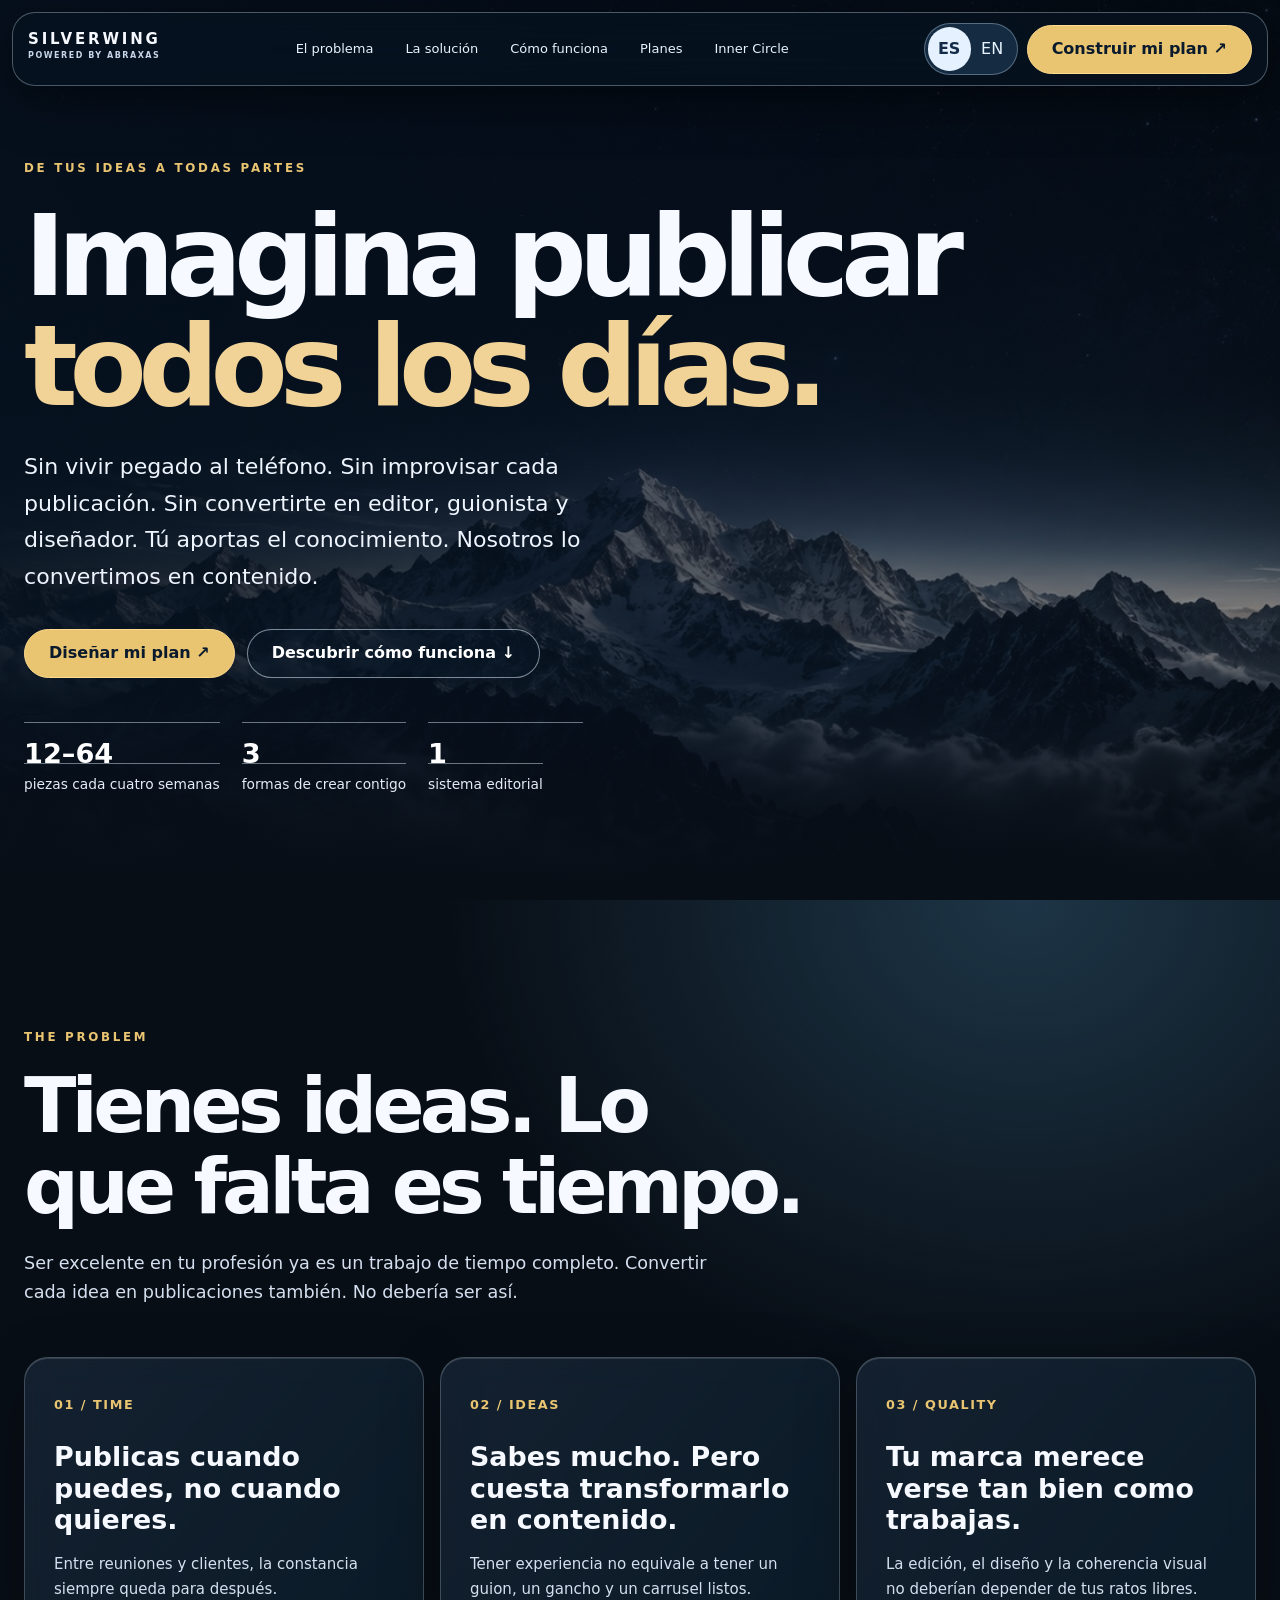
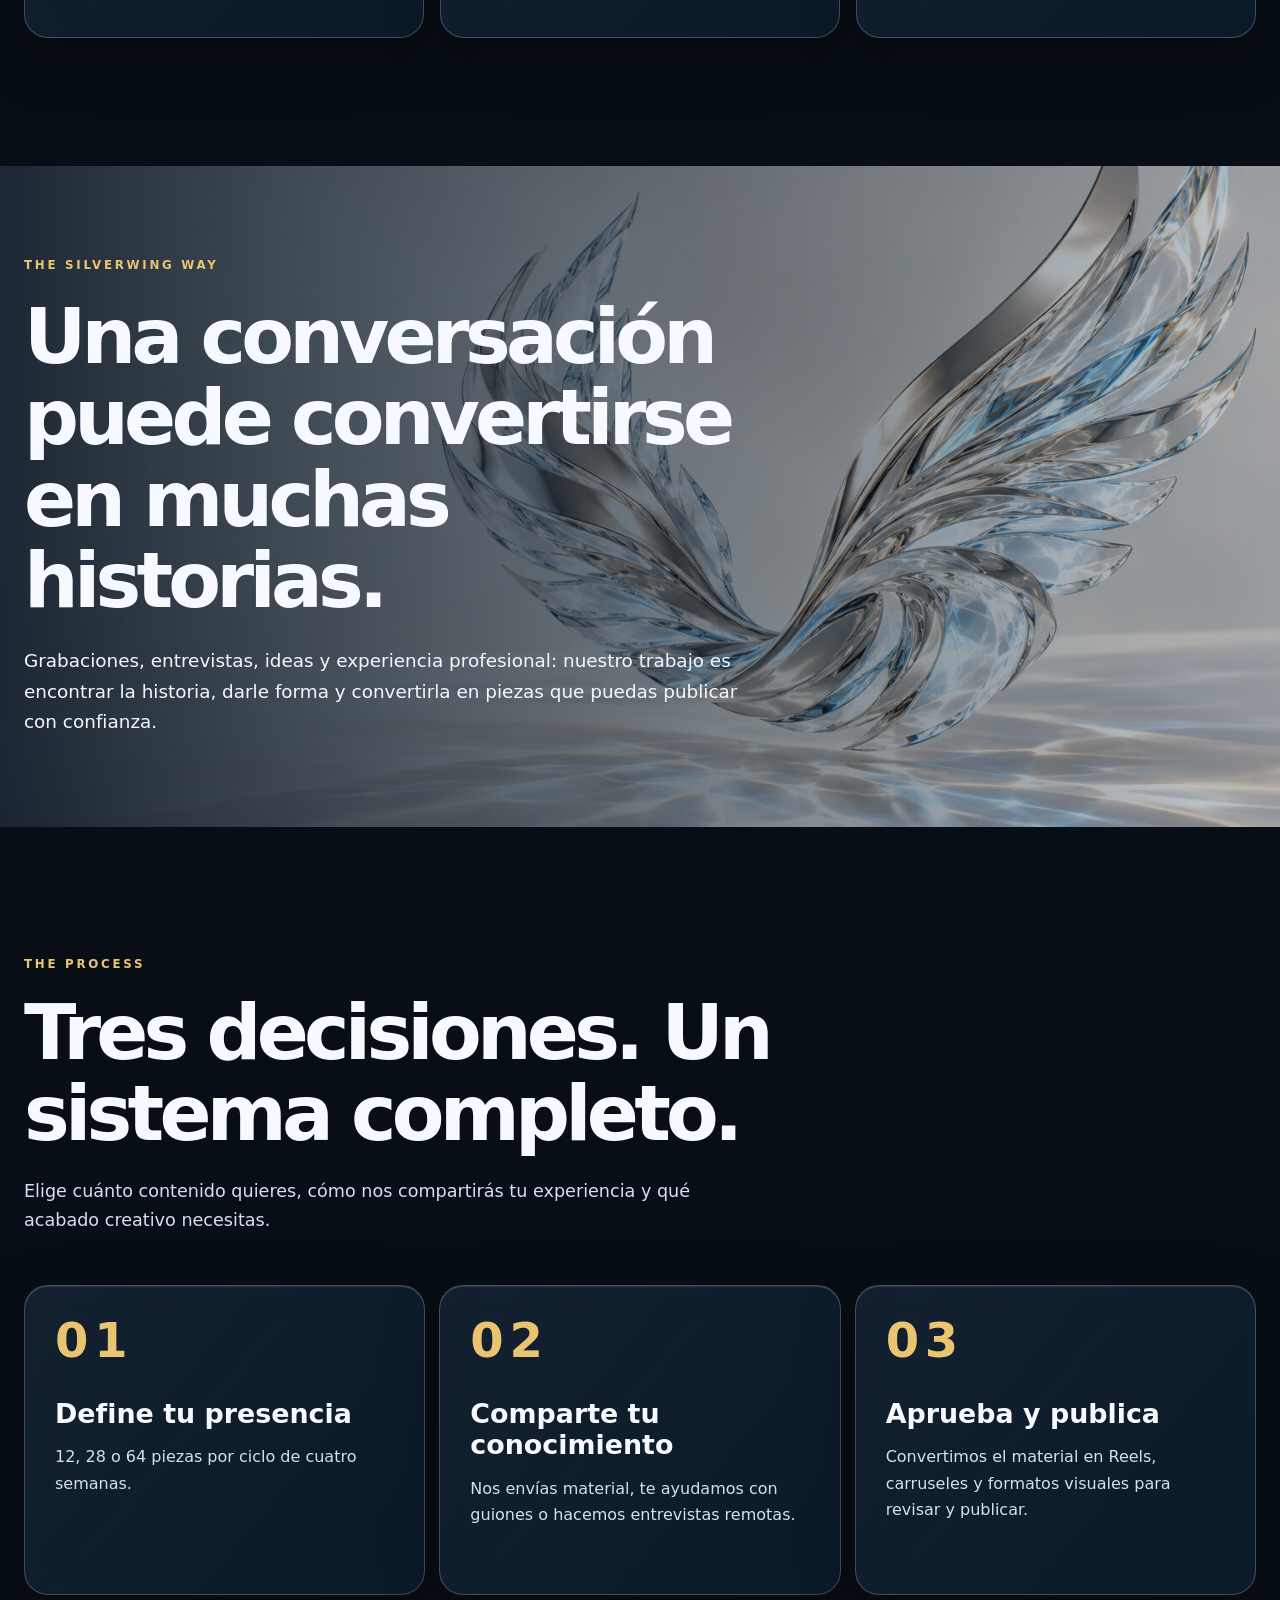
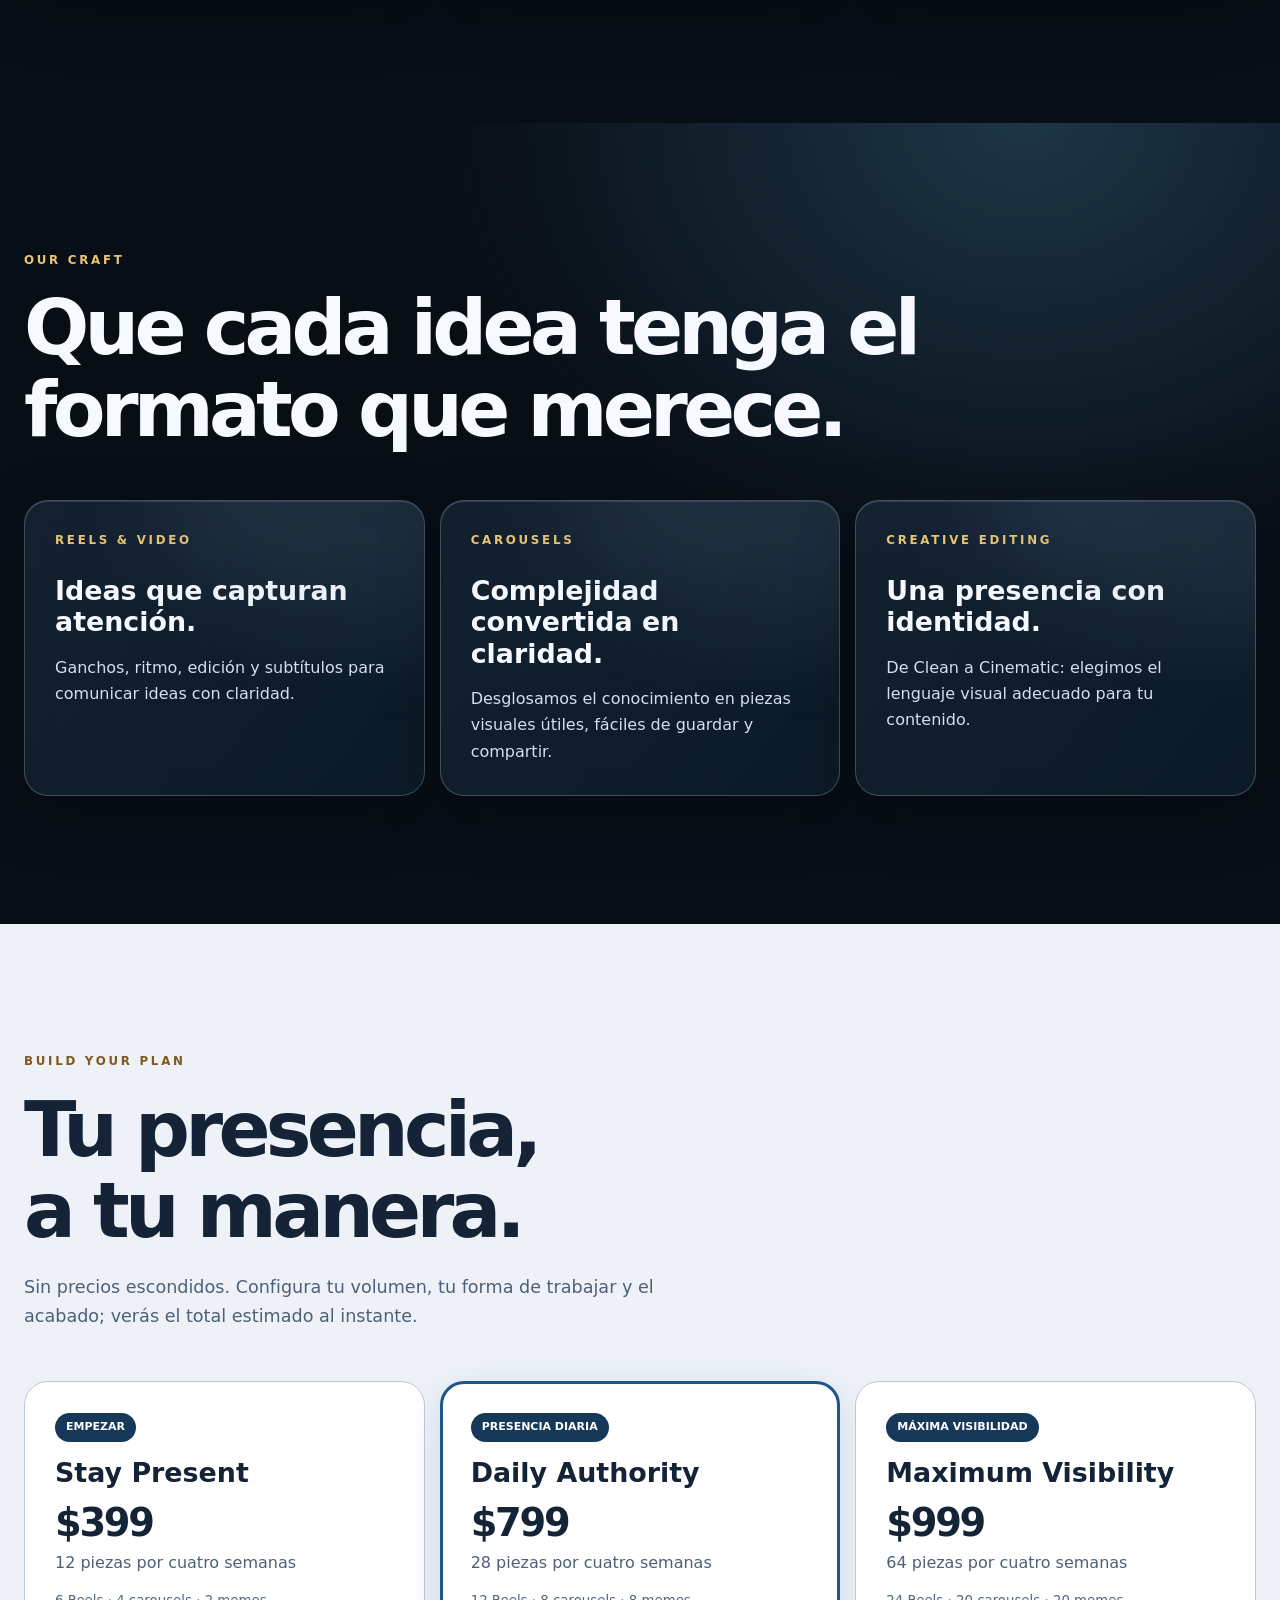
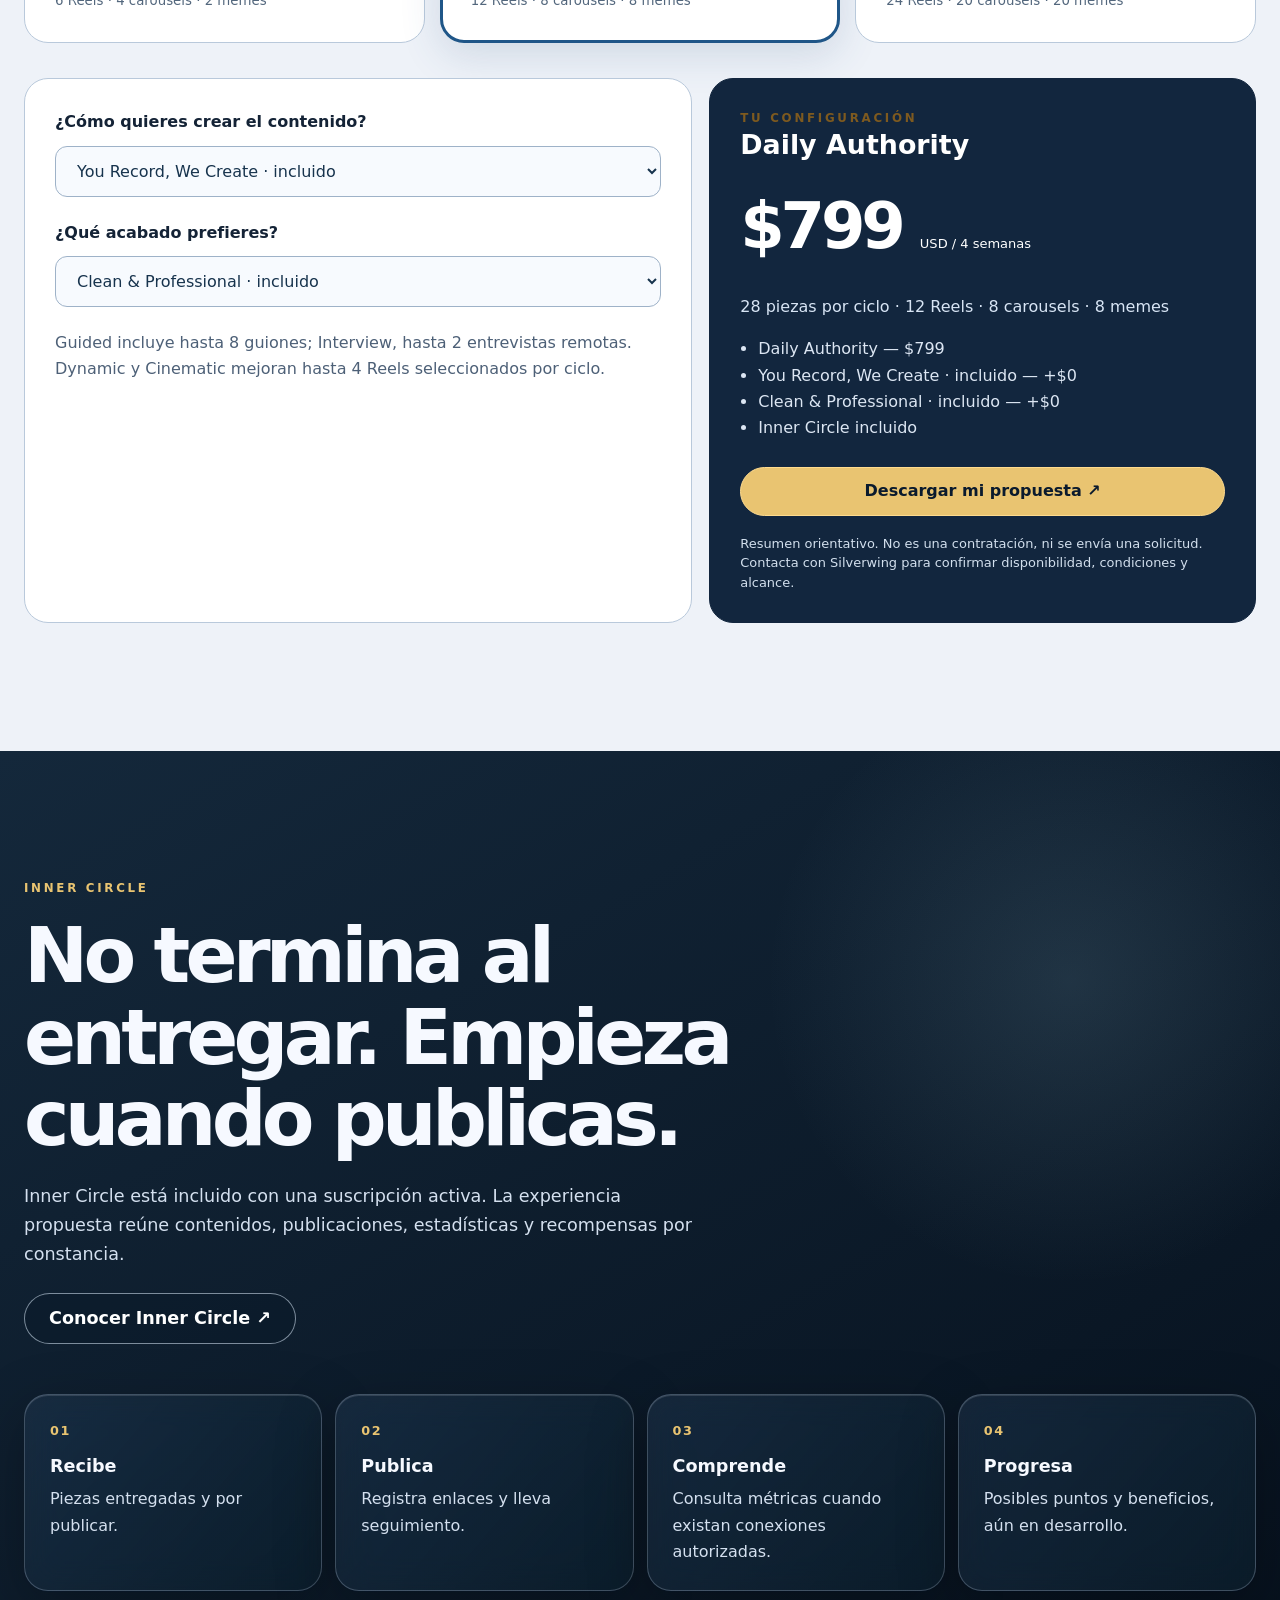
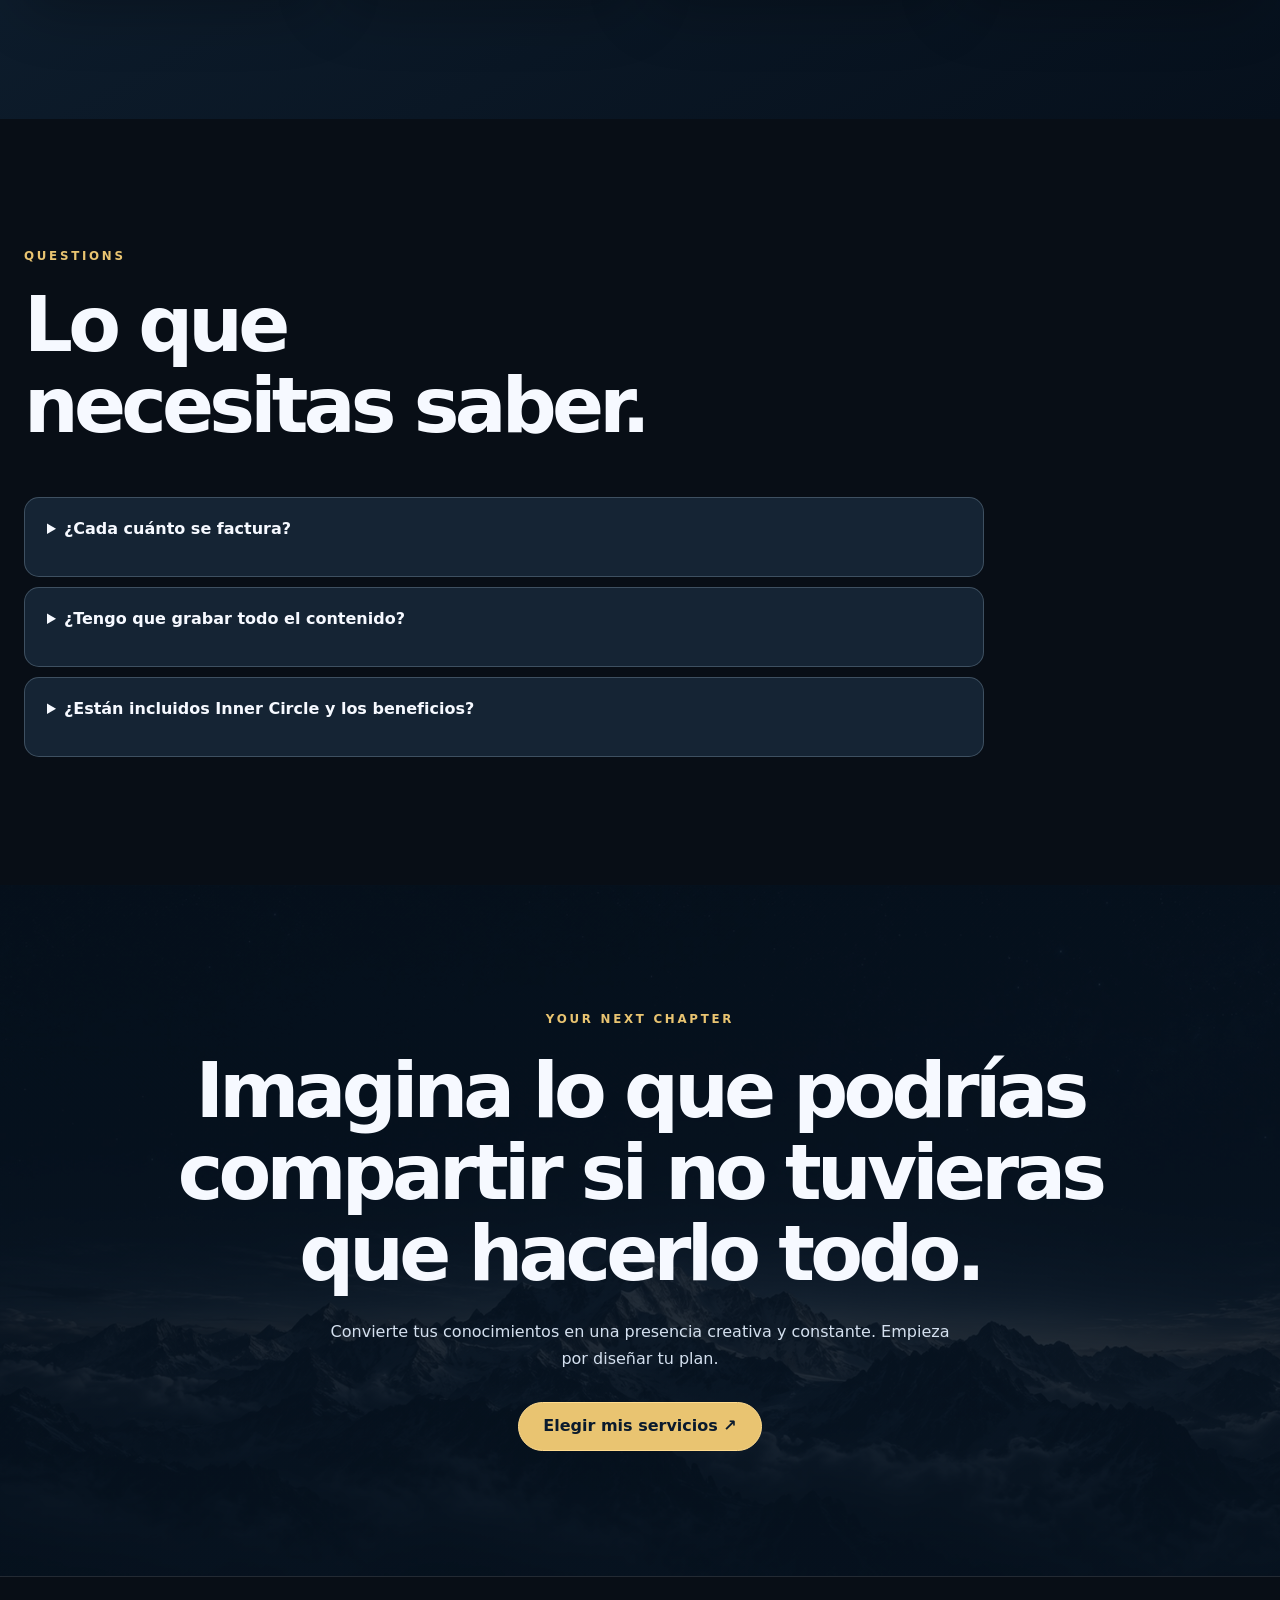
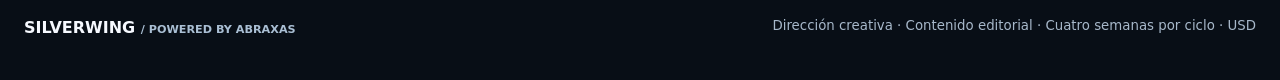
==== silverwinglanding/index.html @ 49a59199 "Publish new Silverwing landing page" ====
<!doctype html><html lang="es"><head><meta charset="utf-8"><meta name="viewport" content="width=device-width,initial-scale=1"><meta name="theme-color" content="#081420"><meta name="description" content="Silverwing transforma tus ideas en una presencia constante con Reels, carruseles y contenido editorial. Diseña tu plan en minutos."><title>Silverwing — Imagina publicar todos los días</title><style>
:root{color-scheme:dark;--ink:#f6f9ff;--muted:#d4e0ef;--gold:#e9c471;--glass:rgba(15,31,48,.77);--line:rgba(215,232,255,.24)}*{box-sizing:border-box}html{scroll-behavior:smooth;scroll-padding-top:92px}body{margin:0;background:#080e16;color:var(--ink);font:16px/1.65 system-ui,-apple-system,Segoe UI,sans-serif;overflow-x:hidden}a{color:inherit;text-decoration:none}button,select{font:inherit;cursor:pointer}button,a,select{min-height:44px}button:focus-visible,a:focus-visible,select:focus-visible{outline:3px solid #f7c569;outline-offset:4px}img{max-width:100%;display:block}h1,h2,h3,p{margin:0}h1{font-size:clamp(3.35rem,8.8vw,9rem);line-height:.98;letter-spacing:-.075em;text-wrap:balance}h2{font-size:clamp(2.65rem,6vw,5.8rem);line-height:1.06;letter-spacing:-.062em;text-wrap:balance}h3{font-size:clamp(1.35rem,2.1vw,1.9rem);line-height:1.17}p{color:var(--muted)}.eyebrow{font-weight:800;font-size:.74rem;letter-spacing:.23em;text-transform:uppercase;color:var(--gold)}.wrap{width:min(1320px,calc(100% - 48px));margin-inline:auto}.header{position:fixed;z-index:30;top:12px;left:50%;width:min(1370px,calc(100% - 24px));transform:translateX(-50%);padding:10px 15px;display:flex;gap:20px;align-items:center;justify-content:space-between;border-radius:23px;background:rgba(7,18,30,.85);border:1px solid #d6eaff55;box-shadow:0 12px 50px #0008;backdrop-filter:blur(20px) saturate(160%)}.brand{font-size:15px;font-weight:900;letter-spacing:.19em;white-space:nowrap}.brand small{font-size:8px;letter-spacing:.19em;color:#c7d6e8;display:block;margin-top:-3px}.nav{display:flex;gap:4px;align-items:center}.nav a{padding:11px 14px;border-radius:24px;font-size:13px;color:#e8f3ff}.nav a:hover{background:#d9eaff1f}.tools{display:flex;gap:9px;align-items:center}.lang{border:1px solid #d9edff55;background:#142b42;border-radius:50px;padding:3px;display:flex}.lang button{color:#e8f4ff;min-width:43px;border:0;background:none;border-radius:30px;padding:7px 9px}.lang button[aria-pressed=true]{background:#e6f1ff;color:#132b47;font-weight:800}.btn{display:inline-flex;align-items:center;justify-content:center;gap:10px;padding:13px 24px;border-radius:100px;background:#e8edf5;color:#0a1a2d;font-weight:800;border:1px solid #fff;min-height:49px;transition:transform .2s,background .2s;line-height:1.3;text-align:center}.btn:hover{transform:translateY(-2px)}.btn.gold{background:var(--gold);border-color:#ffdb8e}.btn.outline{color:#fff;background:rgba(9,24,40,.38);border-color:#e2f0ff88}.menu{display:none}.hero{position:relative;min-height:100svh;display:flex;align-items:center;isolation:isolate;padding:145px 0 95px;background:#102234;overflow:hidden}.hero:before{content:"";position:absolute;inset:0;background:linear-gradient(90deg,#06111fe8 0%,#06111faf 54%,#07111a7d),url('assets/landscape.jpg') center/cover no-repeat;z-index:-2;transform:scale(1.03);animation:drift 20s ease-in-out infinite alternate}.hero:after{content:"";position:absolute;inset:0;background:linear-gradient(0deg,#080e16 0%,transparent 27%);z-index:-1}.hero .copy{max-width:1010px}.hero h1{margin:20px 0 28px}.hero h1 em{font-style:normal;color:#f1d398}.hero .intro{font-size:clamp(1.12rem,2vw,1.38rem);max-width:650px;color:#eef5ff}.hero .actions{margin:34px 0 44px;display:flex;flex-wrap:wrap;gap:12px}.hero-proof{display:flex;gap:22px;flex-wrap:wrap}.hero-proof span{border-top:1px solid #e5f2ff73;padding-top:12px;min-width:155px;color:#e4ecf8;font-size:.86rem}.hero-proof strong{display:block;color:#fff;font-size:1.7rem;line-height:1.4}.section{padding:clamp(90px,10vw,165px) 0}.section-heading{max-width:900px;margin-bottom:50px}.section-heading h2{margin:17px 0 22px}.section-heading p{max-width:690px;font-size:1.1rem}.darkfade{background:radial-gradient(ellipse at 80% 0%,#1d3546 0%,transparent 40%),#080e16}.pain-grid{display:grid;grid-template-columns:repeat(3,1fr);gap:16px}.glass{border:1px solid var(--line);background:linear-gradient(130deg,#2c405660,#0c1e2bca);border-radius:24px;backdrop-filter:blur(16px) saturate(140%);box-shadow:inset 0 1px #f9fcff21,0 18px 60px #0004}.pain{padding:36px 29px;min-height:270px}.number{font-weight:800;color:var(--gold);letter-spacing:.12em;font-size:.8rem}.pain h3{margin:26px 0 16px}.pain p{font-size:15px}.cinema{min-height:570px;position:relative;isolation:isolate;display:flex;align-items:center;padding:90px 0;background:#0b2030}.cinema:before{content:"";position:absolute;inset:0;background:linear-gradient(90deg,#071321e9,#0a1c2c91 55%,#0b22363c),url('assets/silverwing-hero.jpg') center/cover;z-index:-1}.cinema .wrap{max-width:1320px}.cinema .copy{max-width:740px}.cinema h2{margin:20px 0 25px}.cinema p{font-size:1.15rem;color:#f3f8ff}.steps{display:grid;grid-template-columns:repeat(3,1fr);gap:14px}.step{padding:30px;min-height:310px}.step .number{font-size:3rem;line-height:1}.step h3{margin:34px 0 15px}.products{display:grid;grid-template-columns:repeat(3,1fr);gap:15px}.product{padding:30px;min-height:290px;position:relative;overflow:hidden}.product:before{content:"";position:absolute;inset:-40% -80% auto 30%;height:250px;border-radius:50%;background:#7d9dbd1f;filter:blur(45px)}.product .eyebrow{margin-bottom:24px}.product h3{margin-bottom:17px}.pricing{background:#eef2f8;color:#142336}.pricing .section-heading p,.pricing .price-card p,.pricing .form-note{color:#4d6077}.pricing .eyebrow{color:#7e5a1f}.pricing .wrap>h2{color:#112236}.price-grid{display:grid;grid-template-columns:repeat(3,1fr);gap:15px;margin:35px 0}.price-card{padding:30px;border:1px solid #b9c9db;border-radius:24px;background:white;min-height:246px;cursor:pointer;transition:transform .2s,border-color .2s}.price-card.selected{border:3px solid #1f5688;padding:28px;box-shadow:0 12px 40px #315a8429}.price-card:hover{transform:translateY(-3px)}.price-card strong{display:block;font-size:clamp(2rem,3vw,3.4rem);letter-spacing:-.06em;line-height:1.4}.price-card h3{margin:15px 0 8px}.price-card small{display:block;color:#53677d;margin-top:14px}.plan-tag{background:#163859;color:#fff;padding:5px 11px;border-radius:20px;display:inline-block;font-size:11px;font-weight:800}.builder{display:grid;grid-template-columns:1.1fr .9fr;gap:17px}.fieldbox{background:#fff;border:1px solid #b9c9db;border-radius:24px;padding:30px}.fieldbox label{display:block;font-weight:800;margin-bottom:10px}.fieldbox select{width:100%;padding:14px 17px;border:1px solid #9eb2c8;border-radius:12px;background:#f7fafe;color:#17334d;margin-bottom:23px}.summary{background:#12263e;color:#fff;border-color:#12263e;position:sticky;top:100px;align-self:start}.summary p{color:#d8e5f5}.summary .total{font-size:clamp(2.65rem,5vw,4.5rem);letter-spacing:-.065em;font-weight:850;margin:14px 0}.summary .total small{font-size:13px;letter-spacing:0;font-weight:400}.summary ul{padding-left:18px;margin-bottom:25px;color:#dce6f3}.summary .btn{width:100%}.disclosure{font-size:.81rem;line-height:1.5;margin-top:18px;color:#d2dfed!important}.ic{position:relative;background:linear-gradient(150deg,#14283b,#06101c);overflow:hidden}.ic:before{content:"";position:absolute;right:-120px;top:-100px;width:660px;height:660px;border-radius:50%;background:radial-gradient(circle,#8fbbce26,transparent 65%);pointer-events:none}.ic .features{display:grid;grid-template-columns:repeat(4,1fr);gap:13px;margin-top:50px}.ic .features .glass{padding:25px;min-height:190px}.ic .features h3{font-size:1.1rem;margin:15px 0 10px}.faq{display:grid;gap:10px;max-width:960px}.faq details{border:1px solid #b2cadb44;background:#152434;border-radius:15px;padding:18px 22px}.faq summary{cursor:pointer;min-height:42px;font-weight:750}.faq p{padding:5px 0 10px}.closing{text-align:center;padding:125px 0;background:linear-gradient(#06121fd9,#06121fe8),url('assets/landscape.jpg') center/cover}.closing h2{max-width:980px;margin:0 auto 25px}.closing p{max-width:650px;margin:0 auto 30px}.footer{padding:38px 0;border-top:1px solid #dae9ff20}.footer .wrap{display:flex;justify-content:space-between;gap:20px;flex-wrap:wrap}.footer small{color:#a7b8ca}.reveal{opacity:0;transform:translateY(24px);transition:opacity .7s,transform .7s}.reveal.visible{opacity:1;transform:none}@keyframes drift{to{transform:scale(1.11) translateY(-12px)}}@media(max-width:990px){.nav{display:none;position:absolute;top:70px;left:10px;right:10px;flex-direction:column;align-items:stretch;padding:10px;background:#0b1a2b;border:1px solid #a9cee75b;border-radius:18px}.nav.open{display:flex}.nav a{padding:13px 18px}.menu{display:block;background:#193653;border:1px solid #b3cce85a;color:#fff;border-radius:13px;min-width:46px;padding:8px 12px}.pain-grid,.products,.steps{grid-template-columns:1fr 1fr}.ic .features{grid-template-columns:1fr 1fr}.builder{grid-template-columns:1fr}.summary{position:static}}@media(max-width:650px){.wrap{width:calc(100% - 32px)}.header{top:8px}.brand{font-size:12px}.tools .btn{display:none}.hero{min-height:800px;padding:145px 0 72px}.hero .hero-proof{gap:10px}.hero-proof span{min-width:130px}.pain-grid,.products,.steps,.price-grid,.ic .features{grid-template-columns:1fr}.section{padding:80px 0}.hero h1{font-size:clamp(3.25rem,14vw,5rem)}.pain,.step,.product{min-height:auto}.cinema{min-height:580px}.fieldbox{padding:23px}.closing{padding:100px 0}}@media(prefers-reduced-motion:reduce){html{scroll-behavior:auto}.hero:before{animation:none}.reveal{opacity:1;transform:none;transition:none}.btn,.price-card{transition:none}}@media(prefers-reduced-transparency:reduce){.glass,.header{backdrop-filter:none;background:#11263b}}
</style></head><body><header class="header"><a class="brand" href="#top" aria-label="Silverwing inicio">SILVERWING<small>POWERED BY ABRAXAS</small></a><nav class="nav" id="nav" aria-label="Navegación"><a href="#problema" data-es="El problema" data-en="The problem">El problema</a><a href="#solucion" data-es="La solución" data-en="The solution">La solución</a><a href="#proceso" data-es="Cómo funciona" data-en="How it works">Cómo funciona</a><a href="#planes" data-es="Planes" data-en="Plans">Planes</a><a href="#inner-circle">Inner Circle</a></nav><div class="tools"><div class="lang" role="group" aria-label="Idioma / Language"><button type="button" data-lang="es" aria-pressed="true">ES</button><button type="button" data-lang="en" aria-pressed="false">EN</button></div><a class="btn gold" href="#planes" data-es="Construir mi plan ↗" data-en="Build my plan ↗">Construir mi plan ↗</a><button class="menu" type="button" id="menu" aria-controls="nav" aria-expanded="false" aria-label="Abrir menú">☰</button></div></header>
<main><section class="hero" id="top"><div class="wrap"><div class="copy"><span class="eyebrow" data-es="DE TUS IDEAS A TODAS PARTES" data-en="FROM YOUR IDEAS TO EVERYWHERE">DE TUS IDEAS A TODAS PARTES</span><h1 data-es="Imagina publicar <em>todos los días.</em>" data-en="Imagine showing up <em>every single day.</em>">Imagina publicar <em>todos los días.</em></h1><p class="intro" data-es="Sin vivir pegado al teléfono. Sin improvisar cada publicación. Sin convertirte en editor, guionista y diseñador. Tú aportas el conocimiento. Nosotros lo convertimos en contenido." data-en="Without living on your phone. Without inventing every post from scratch. Without becoming your own editor, writer and designer. You bring the expertise. We turn it into content.">Sin vivir pegado al teléfono. Sin improvisar cada publicación. Sin convertirte en editor, guionista y diseñador. Tú aportas el conocimiento. Nosotros lo convertimos en contenido.</p><div class="actions"><a class="btn gold" href="#planes" data-es="Diseñar mi plan ↗" data-en="Design my plan ↗">Diseñar mi plan ↗</a><a class="btn outline" href="#solucion" data-es="Descubrir cómo funciona ↓" data-en="See how it works ↓">Descubrir cómo funciona ↓</a></div><div class="hero-proof"><span><strong>12–64</strong><span data-es="piezas cada cuatro semanas" data-en="pieces every four weeks">piezas cada cuatro semanas</span></span><span><strong>3</strong><span data-es="formas de crear contigo" data-en="ways to work together">formas de crear contigo</span></span><span><strong>1</strong><span data-es="sistema editorial" data-en="editorial system">sistema editorial</span></span></div></div></div></section>
<section class="section darkfade" id="problema"><div class="wrap"><div class="section-heading reveal"><div class="eyebrow">THE PROBLEM</div><h2 data-es="Tienes ideas. Lo que falta es tiempo." data-en="You have the ideas. Not the time.">Tienes ideas. Lo que falta es tiempo.</h2><p data-es="Ser excelente en tu profesión ya es un trabajo de tiempo completo. Convertir cada idea en publicaciones también. No debería ser así." data-en="Being great at your profession is already a full-time job. Turning every idea into content shouldn't have to be another one.">Ser excelente en tu profesión ya es un trabajo de tiempo completo. Convertir cada idea en publicaciones también. No debería ser así.</p></div><div class="pain-grid"><article class="glass pain reveal"><div class="number">01 / TIME</div><h3 data-es="Publicas cuando puedes, no cuando quieres." data-en="You post when you can, not when you want.">Publicas cuando puedes, no cuando quieres.</h3><p data-es="Entre reuniones y clientes, la constancia siempre queda para después." data-en="Between meetings and clients, consistency keeps slipping to tomorrow.">Entre reuniones y clientes, la constancia siempre queda para después.</p></article><article class="glass pain reveal"><div class="number">02 / IDEAS</div><h3 data-es="Sabes mucho. Pero cuesta transformarlo en contenido." data-en="You know your field. Turning it into posts is the challenge.">Sabes mucho. Pero cuesta transformarlo en contenido.</h3><p data-es="Tener experiencia no equivale a tener un guion, un gancho y un carrusel listos." data-en="Expertise doesn't arrive with a ready-made hook, script and carousel.">Tener experiencia no equivale a tener un guion, un gancho y un carrusel listos.</p></article><article class="glass pain reveal"><div class="number">03 / QUALITY</div><h3 data-es="Tu marca merece verse tan bien como trabajas." data-en="Your brand should look as good as your work.">Tu marca merece verse tan bien como trabajas.</h3><p data-es="La edición, el diseño y la coherencia visual no deberían depender de tus ratos libres." data-en="Editing, design and visual consistency shouldn't depend on your spare time.">La edición, el diseño y la coherencia visual no deberían depender de tus ratos libres.</p></article></div></div></section>
<section class="cinema" id="solucion"><div class="wrap"><div class="copy reveal"><div class="eyebrow">THE SILVERWING WAY</div><h2 data-es="Una conversación puede convertirse en muchas historias." data-en="One conversation can become many stories.">Una conversación puede convertirse en muchas historias.</h2><p data-es="Grabaciones, entrevistas, ideas y experiencia profesional: nuestro trabajo es encontrar la historia, darle forma y convertirla en piezas que puedas publicar con confianza." data-en="Recordings, interviews, ideas and professional expertise: our job is to find the story, shape it and turn it into content you can publish with confidence.">Grabaciones, entrevistas, ideas y experiencia profesional: nuestro trabajo es encontrar la historia, darle forma y convertirla en piezas que puedas publicar con confianza.</p></div></div></section>
<section class="section" id="proceso"><div class="wrap"><div class="section-heading reveal"><div class="eyebrow">THE PROCESS</div><h2 data-es="Tres decisiones. Un sistema completo." data-en="Three decisions. One complete system.">Tres decisiones. Un sistema completo.</h2><p data-es="Elige cuánto contenido quieres, cómo nos compartirás tu experiencia y qué acabado creativo necesitas." data-en="Choose how much content you need, how you'll share your expertise and the creative finish that fits your brand.">Elige cuánto contenido quieres, cómo nos compartirás tu experiencia y qué acabado creativo necesitas.</p></div><div class="steps"><article class="glass step reveal"><div class="number">01</div><h3 data-es="Define tu presencia" data-en="Choose your presence">Define tu presencia</h3><p data-es="12, 28 o 64 piezas por ciclo de cuatro semanas." data-en="12, 28 or 64 pieces per four-week cycle.">12, 28 o 64 piezas por ciclo de cuatro semanas.</p></article><article class="glass step reveal"><div class="number">02</div><h3 data-es="Comparte tu conocimiento" data-en="Share your expertise">Comparte tu conocimiento</h3><p data-es="Nos envías material, te ayudamos con guiones o hacemos entrevistas remotas." data-en="Send footage, get script guidance or join remote interviews.">Nos envías material, te ayudamos con guiones o hacemos entrevistas remotas.</p></article><article class="glass step reveal"><div class="number">03</div><h3 data-es="Aprueba y publica" data-en="Approve and publish">Aprueba y publica</h3><p data-es="Convertimos el material en Reels, carruseles y formatos visuales para revisar y publicar." data-en="We turn your material into Reels, carousels and visual formats ready for review and publishing.">Convertimos el material en Reels, carruseles y formatos visuales para revisar y publicar.</p></article></div></div></section>
<section class="section darkfade"><div class="wrap"><div class="section-heading reveal"><div class="eyebrow">OUR CRAFT</div><h2 data-es="Que cada idea tenga el formato que merece." data-en="Give every idea the format it deserves.">Que cada idea tenga el formato que merece.</h2></div><div class="products"><article class="glass product reveal"><div class="eyebrow">REELS & VIDEO</div><h3 data-es="Ideas que capturan atención." data-en="Ideas that capture attention.">Ideas que capturan atención.</h3><p data-es="Ganchos, ritmo, edición y subtítulos para comunicar ideas con claridad." data-en="Hooks, pacing, editing and captions to communicate with clarity.">Ganchos, ritmo, edición y subtítulos para comunicar ideas con claridad.</p></article><article class="glass product reveal"><div class="eyebrow">CAROUSELS</div><h3 data-es="Complejidad convertida en claridad." data-en="Complexity made clear.">Complejidad convertida en claridad.</h3><p data-es="Desglosamos el conocimiento en piezas visuales útiles, fáciles de guardar y compartir." data-en="Turn expertise into useful visual explainers worth saving and sharing.">Desglosamos el conocimiento en piezas visuales útiles, fáciles de guardar y compartir.</p></article><article class="glass product reveal"><div class="eyebrow">CREATIVE EDITING</div><h3 data-es="Una presencia con identidad." data-en="A presence with personality.">Una presencia con identidad.</h3><p data-es="De Clean a Cinematic: elegimos el lenguaje visual adecuado para tu contenido." data-en="From Clean to Cinematic: choose the visual language that fits your content.">De Clean a Cinematic: elegimos el lenguaje visual adecuado para tu contenido.</p></article></div></div></section>
<section class="section pricing" id="planes"><div class="wrap"><div class="section-heading"><div class="eyebrow">BUILD YOUR PLAN</div><h2 data-es="Tu presencia, a tu manera." data-en="Your presence. Your way.">Tu presencia, a tu manera.</h2><p data-es="Sin precios escondidos. Configura tu volumen, tu forma de trabajar y el acabado; verás el total estimado al instante." data-en="No hidden pricing. Choose your volume, how we'll work together and your creative finish. See your estimated total instantly.">Sin precios escondidos. Configura tu volumen, tu forma de trabajar y el acabado; verás el total estimado al instante.</p></div><div class="price-grid" id="plans"><div class="price-card" data-plan="stay" tabindex="0" role="button" aria-pressed="false"><span class="plan-tag" data-es="EMPEZAR" data-en="GET STARTED">EMPEZAR</span><h3>Stay Present</h3><strong>$399</strong><p data-es="12 piezas por cuatro semanas" data-en="12 pieces per four weeks">12 piezas por cuatro semanas</p><small>6 Reels · 4 carousels · 2 memes</small></div><div class="price-card selected" data-plan="daily" tabindex="0" role="button" aria-pressed="true"><span class="plan-tag" data-es="PRESENCIA DIARIA" data-en="DAILY PRESENCE">PRESENCIA DIARIA</span><h3>Daily Authority</h3><strong>$799</strong><p data-es="28 piezas por cuatro semanas" data-en="28 pieces per four weeks">28 piezas por cuatro semanas</p><small>12 Reels · 8 carousels · 8 memes</small></div><div class="price-card" data-plan="maximum" tabindex="0" role="button" aria-pressed="false"><span class="plan-tag" data-es="MÁXIMA VISIBILIDAD" data-en="MAXIMUM VISIBILITY">MÁXIMA VISIBILIDAD</span><h3>Maximum Visibility</h3><strong>$999</strong><p data-es="64 piezas por cuatro semanas" data-en="64 pieces per four weeks">64 piezas por cuatro semanas</p><small>24 Reels · 20 carousels · 20 memes</small></div></div><div class="builder"><div class="fieldbox"><label for="source" data-es="¿Cómo quieres crear el contenido?" data-en="How would you like to create content?">¿Cómo quieres crear el contenido?</label><select id="source"><option value="own" data-es="You Record, We Create · incluido" data-en="You Record, We Create · included">You Record, We Create · incluido</option><option value="guided" data-es="We Plan, You Record · +$500" data-en="We Plan, You Record · +$500">We Plan, You Record · +$500</option><option value="interview" data-es="We Interview, We Create · +$1,000" data-en="We Interview, We Create · +$1,000">We Interview, We Create · +$1,000</option></select><label for="style" data-es="¿Qué acabado prefieres?" data-en="What creative finish do you prefer?">¿Qué acabado prefieres?</label><select id="style"><option value="clean" data-es="Clean & Professional · incluido" data-en="Clean & Professional · included">Clean & Professional · incluido</option><option value="dynamic">Dynamic & Engaging · +$199</option><option value="cinematic">Cinematic & Premium · +$399</option></select><p class="form-note" data-es="Guided incluye hasta 8 guiones; Interview, hasta 2 entrevistas remotas. Dynamic y Cinematic mejoran hasta 4 Reels seleccionados por ciclo." data-en="Guided includes up to 8 scripts; Interview includes up to 2 remote interviews. Dynamic and Cinematic enhance up to 4 selected Reels per cycle.">Guided incluye hasta 8 guiones; Interview, hasta 2 entrevistas remotas. Dynamic y Cinematic mejoran hasta 4 Reels seleccionados por ciclo.</p></div><div class="fieldbox summary" aria-live="polite"><div class="eyebrow" data-es="TU CONFIGURACIÓN" data-en="YOUR CONFIGURATION">TU CONFIGURACIÓN</div><h3 id="chosenPlan">Daily Authority</h3><div class="total" id="total">$799 <small>USD / 4 semanas</small></div><p id="pieces"></p><ul id="lineitems"></ul><button id="proposal" class="btn gold" type="button" data-es="Descargar mi propuesta ↗" data-en="Download my proposal ↗">Descargar mi propuesta ↗</button><p class="disclosure" data-es="Resumen orientativo. No es una contratación, ni se envía una solicitud. Contacta con Silverwing para confirmar disponibilidad, condiciones y alcance." data-en="Illustrative quote. This is not a purchase and does not submit a request. Contact Silverwing to confirm availability, terms and scope.">Resumen orientativo. No es una contratación, ni se envía una solicitud. Contacta con Silverwing para confirmar disponibilidad, condiciones y alcance.</p></div></div></div></section>
<section class="section ic" id="inner-circle"><div class="wrap"><div class="section-heading"><div class="eyebrow">INNER CIRCLE</div><h2 data-es="No termina al entregar. Empieza cuando publicas." data-en="It doesn't end at delivery. It starts when you publish.">No termina al entregar. Empieza cuando publicas.</h2><p data-es="Inner Circle está incluido con una suscripción activa. La experiencia propuesta reúne contenidos, publicaciones, estadísticas y recompensas por constancia." data-en="Inner Circle is included with an active subscription. The proposed experience brings together content, publishing, analytics and consistency rewards.">Inner Circle está incluido con una suscripción activa. La experiencia propuesta reúne contenidos, publicaciones, estadísticas y recompensas por constancia.</p><p style="margin-top:24px"><a class="btn outline" href="https://lordjeferies.github.io/silverwing-public/inner-circle.html" data-es="Conocer Inner Circle ↗" data-en="Explore Inner Circle ↗">Conocer Inner Circle ↗</a></p></div><div class="features"><div class="glass"><div class="number">01</div><h3 data-es="Recibe" data-en="Receive">Recibe</h3><p data-es="Piezas entregadas y por publicar." data-en="Delivered and ready-to-publish assets.">Piezas entregadas y por publicar.</p></div><div class="glass"><div class="number">02</div><h3 data-es="Publica" data-en="Publish">Publica</h3><p data-es="Registra enlaces y lleva seguimiento." data-en="Register links and track activity.">Registra enlaces y lleva seguimiento.</p></div><div class="glass"><div class="number">03</div><h3 data-es="Comprende" data-en="Learn">Comprende</h3><p data-es="Consulta métricas cuando existan conexiones autorizadas." data-en="See metrics once authorized connections exist.">Consulta métricas cuando existan conexiones autorizadas.</p></div><div class="glass"><div class="number">04</div><h3 data-es="Progresa" data-en="Grow">Progresa</h3><p data-es="Posibles puntos y beneficios, aún en desarrollo." data-en="Potential points and benefits, still in development.">Posibles puntos y beneficios, aún en desarrollo.</p></div></div></div></section>
<section class="section"><div class="wrap"><div class="section-heading"><div class="eyebrow">QUESTIONS</div><h2 data-es="Lo que necesitas saber." data-en="What you need to know.">Lo que necesitas saber.</h2></div><div class="faq"><details><summary data-es="¿Cada cuánto se factura?" data-en="How often am I billed?">¿Cada cuánto se factura?</summary><p data-es="Los precios publicados corresponden a ciclos de cuatro semanas. Solicita los términos comerciales vigentes antes de contratar." data-en="Displayed prices cover four-week cycles. Request current commercial terms before subscribing.">Los precios publicados corresponden a ciclos de cuatro semanas. Solicita los términos comerciales vigentes antes de contratar.</p></details><details><summary data-es="¿Tengo que grabar todo el contenido?" data-en="Do I have to record everything?">¿Tengo que grabar todo el contenido?</summary><p data-es="No necesariamente. Puedes enviar material existente, recibir ayuda con guiones o participar en entrevistas remotas, según la modalidad elegida." data-en="Not necessarily. You can send existing material, get scripting guidance or take part in remote interviews depending on your selection.">No necesariamente. Puedes enviar material existente, recibir ayuda con guiones o participar en entrevistas remotas, según la modalidad elegida.</p></details><details><summary data-es="¿Están incluidos Inner Circle y los beneficios?" data-en="Are Inner Circle and its perks included?">¿Están incluidos Inner Circle y los beneficios?</summary><p data-es="La membresía está contemplada en los planes activos. La disponibilidad de comunidad, actividades, estadísticas y recompensas debe confirmarse antes de contratar." data-en="Membership is contemplated in active plans. Confirm availability of community, activities, analytics and rewards before purchasing.">La membresía está contemplada en los planes activos. La disponibilidad de comunidad, actividades, estadísticas y recompensas debe confirmarse antes de contratar.</p></details></div></div></section>
<section class="closing"><div class="wrap"><div class="eyebrow" style="margin-bottom:21px">YOUR NEXT CHAPTER</div><h2 data-es="Imagina lo que podrías compartir si no tuvieras que hacerlo todo." data-en="Imagine what you could share if you didn't have to do it all.">Imagina lo que podrías compartir si no tuvieras que hacerlo todo.</h2><p data-es="Convierte tus conocimientos en una presencia creativa y constante. Empieza por diseñar tu plan." data-en="Turn your knowledge into a consistent creative presence. Start by building your plan.">Convierte tus conocimientos en una presencia creativa y constante. Empieza por diseñar tu plan.</p><a class="btn gold" href="#planes" data-es="Elegir mis servicios ↗" data-en="Choose my services ↗">Elegir mis servicios ↗</a></div></section></main><footer class="footer"><div class="wrap"><strong>SILVERWING <span style="color:#aabfd4;font-size:.7em">/ POWERED BY ABRAXAS</span></strong><small data-es="Dirección creativa · Contenido editorial · Cuatro semanas por ciclo · USD" data-en="Creative direction · Editorial content · Four-week cycles · USD">Dirección creativa · Contenido editorial · Cuatro semanas por ciclo · USD</small></div></footer><script>
(()=>{'use strict';const P={stay:{name:'Stay Present',price:399,pieces:12,mix:'6 Reels · 4 carousels · 2 memes'},daily:{name:'Daily Authority',price:799,pieces:28,mix:'12 Reels · 8 carousels · 8 memes'},maximum:{name:'Maximum Visibility',price:999,pieces:64,mix:'24 Reels · 20 carousels · 20 memes'}};const SRC={own:0,guided:500,interview:1000},STY={clean:0,dynamic:199,cinematic:399};let current='daily',lang='es';const source=document.getElementById('source'),style=document.getElementById('style');const label=(es,en)=>lang==='es'?es:en;function update(){document.querySelectorAll('[data-plan]').forEach(x=>{const chosen=x.dataset.plan===current;x.classList.toggle('selected',chosen);x.setAttribute('aria-pressed',String(chosen))});const p=P[current];document.getElementById('chosenPlan').textContent=p.name;document.getElementById('total').innerHTML='$'+(p.price+SRC[source.value]+STY[style.value]).toLocaleString('en-US')+' <small>USD / '+label('4 semanas','4 weeks')+'</small>';document.getElementById('pieces').textContent=p.pieces+' '+label('piezas por ciclo','pieces per cycle')+' · '+p.mix;const parts=[p.name+' — $'+p.price,source.options[source.selectedIndex].text+' — +$'+SRC[source.value],style.options[style.selectedIndex].text+' — +$'+STY[style.value],label('Inner Circle incluido','Inner Circle included')];document.getElementById('lineitems').replaceChildren(...parts.map(t=>{const li=document.createElement('li');li.textContent=t;return li}))}function setLanguage(v){lang=v==='en'?'en':'es';document.documentElement.lang=lang;document.querySelectorAll('[data-es][data-en]').forEach(e=>{const t=e.dataset[lang];if(e.tagName==='OPTION')e.textContent=t;else e.innerHTML=t});document.querySelectorAll('[data-lang]').forEach(b=>b.setAttribute('aria-pressed',String(b.dataset.lang===lang)));try{localStorage.setItem('silverwinglanding-lang',lang)}catch{}update()}document.querySelectorAll('[data-lang]').forEach(b=>b.addEventListener('click',()=>setLanguage(b.dataset.lang)));try{setLanguage(localStorage.getItem('silverwinglanding-lang')||'es')}catch{setLanguage('es')}document.querySelectorAll('[data-plan]').forEach(e=>{const choose=()=>{current=e.dataset.plan;update()};e.addEventListener('click',choose);e.addEventListener('keydown',evt=>{if(evt.key==='Enter'||evt.key===' '){evt.preventDefault();choose()}})});source.addEventListener('change',update);style.addEventListener('change',update);document.getElementById('menu').addEventListener('click',e=>{const nav=document.getElementById('nav');const expanded=nav.classList.toggle('open');e.currentTarget.setAttribute('aria-expanded',String(expanded))});document.querySelectorAll('#nav a').forEach(a=>a.addEventListener('click',()=>{document.getElementById('nav').classList.remove('open');document.getElementById('menu').setAttribute('aria-expanded','false')}));document.getElementById('proposal').addEventListener('click',()=>{const p=P[current];const total=p.price+SRC[source.value]+STY[style.value];const safe=s=>String(s).replace(/[&<>"']/g,m=>({'&':'&amp;','<':'&lt;','>':'&gt;','"':'&quot;',"'":'&#39;'}[m]));const doc='<!doctype html><html lang="'+lang+'"><meta charset="utf-8"><title>Silverwing — proposal</title><style>body{font:17px/1.6 Arial,sans-serif;max-width:700px;margin:50px auto;padding:24px;color:#17334e}h1{font-size:40px}.price{font-size:45px;font-weight:bold}li{margin:10px 0}</style><h1>Silverwing — '+safe(p.name)+'</h1><p>'+safe(label('Propuesta ilustrativa, pendiente de confirmación','Illustrative proposal, pending confirmation'))+'</p><p class="price">$'+total.toLocaleString('en-US')+' USD</p><p>'+p.pieces+' '+safe(label('piezas cada cuatro semanas','pieces per four weeks'))+'</p><p>'+safe(p.mix)+'</p><ul><li>'+safe(source.options[source.selectedIndex].text)+'</li><li>'+safe(style.options[style.selectedIndex].text)+'</li><li>Inner Circle '+safe(label('incluido','included'))+'</li></ul><p>'+safe(label('No se ha realizado ningún pedido ni cobro. Confirma disponibilidad, alcance y condiciones con Silverwing.','No purchase or charge has occurred. Confirm availability, scope and terms with Silverwing.'))+'</p></html>';const b=new Blob([doc],{type:'text/html;charset=utf-8'}),url=URL.createObjectURL(b),a=document.createElement('a');a.href=url;a.download='Silverwing-'+current+'-proposal.html';a.click();setTimeout(()=>URL.revokeObjectURL(url),3000)});if(!matchMedia('(prefers-reduced-motion: reduce)').matches&&'IntersectionObserver'in window){const io=new IntersectionObserver(entries=>entries.forEach(e=>{if(e.isIntersecting){e.target.classList.add('visible');io.unobserve(e.target)}}),{threshold:.1});document.querySelectorAll('.reveal').forEach(e=>io.observe(e))}else document.querySelectorAll('.reveal').forEach(e=>e.classList.add('visible'));update()})();
</script></body></html>
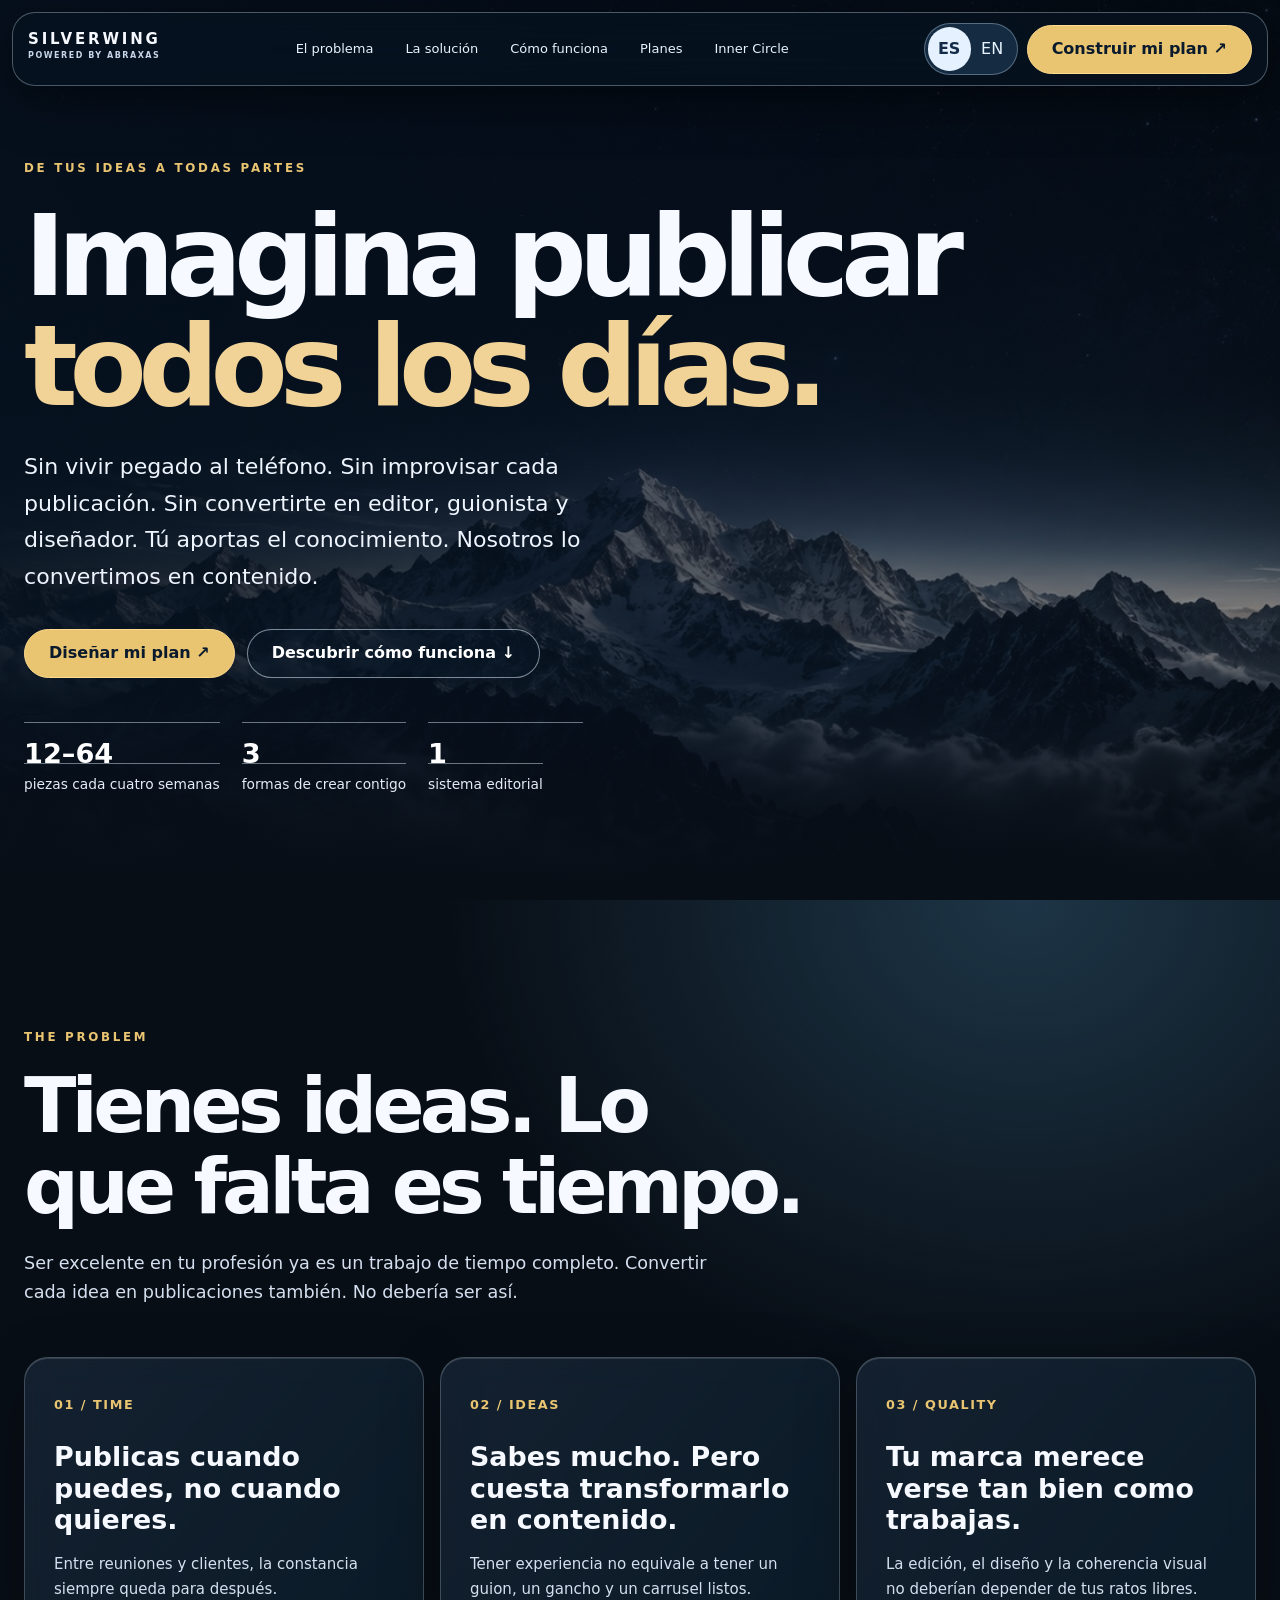
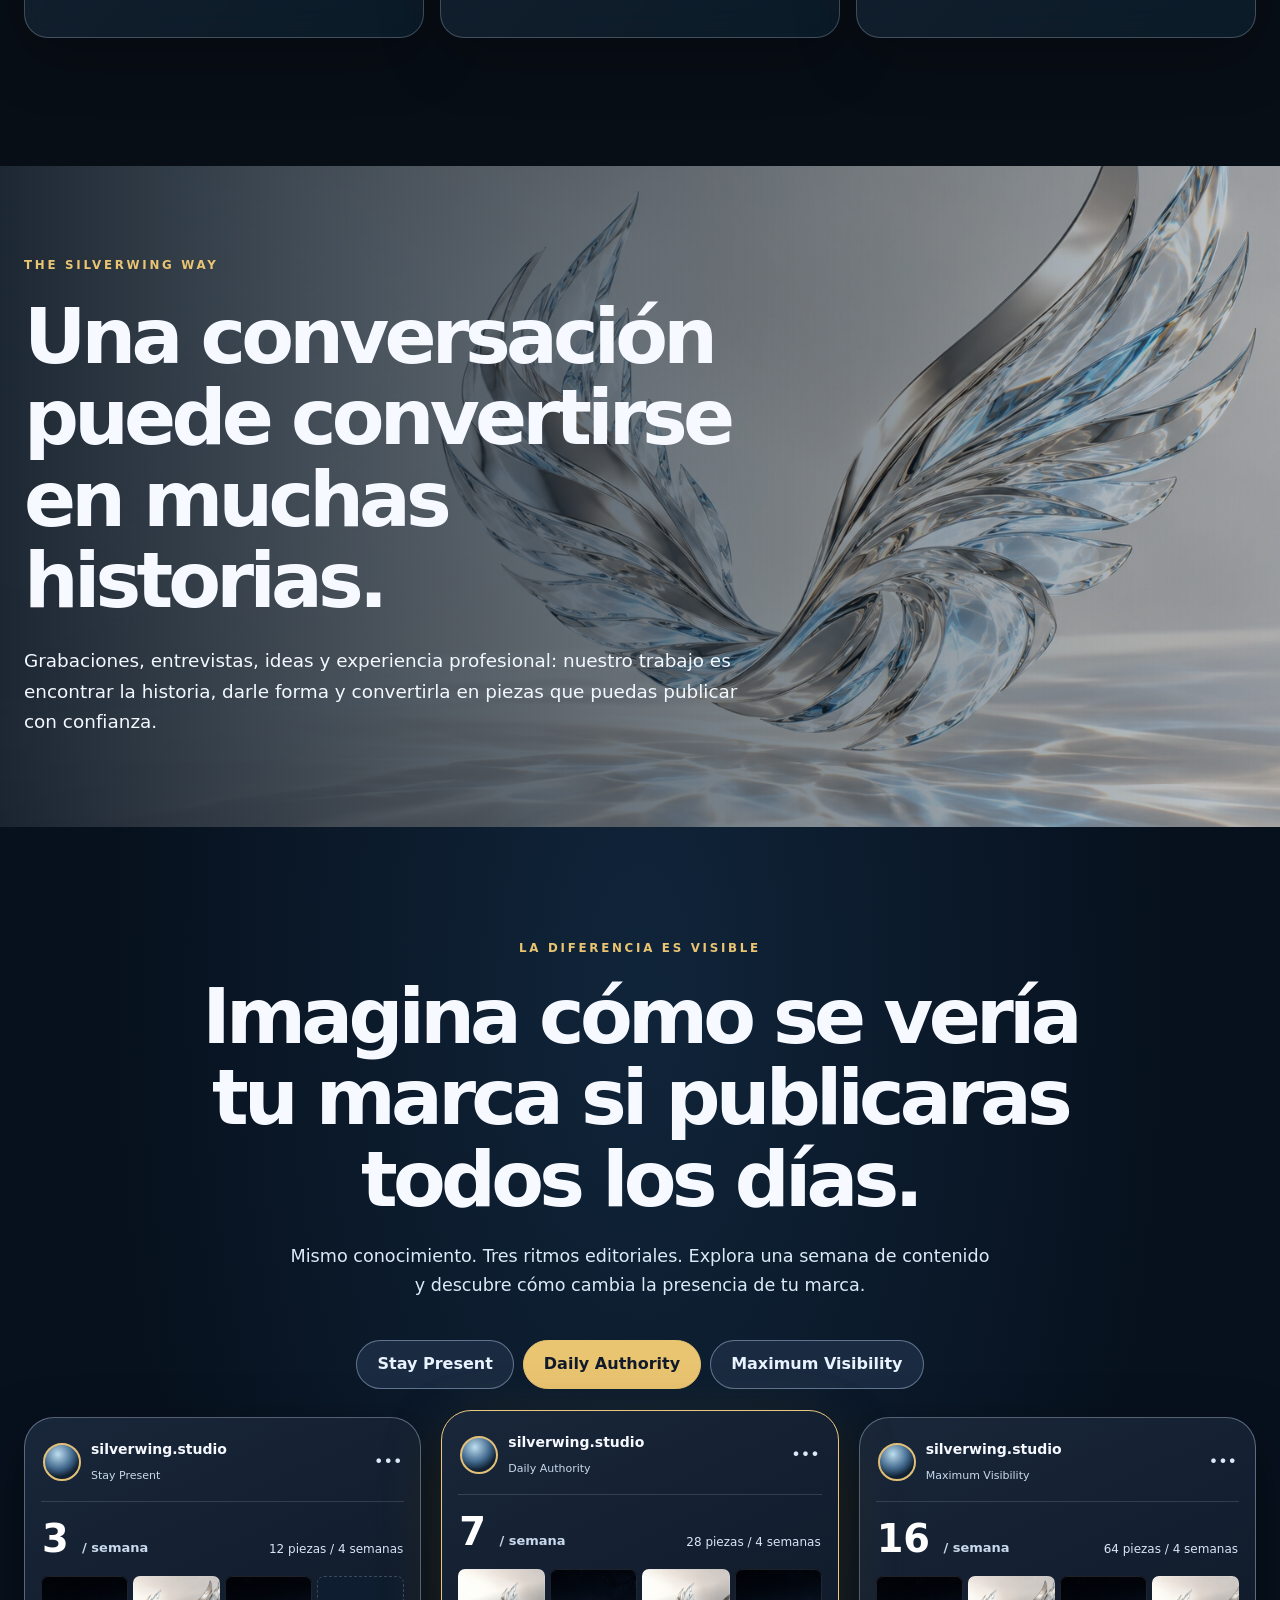
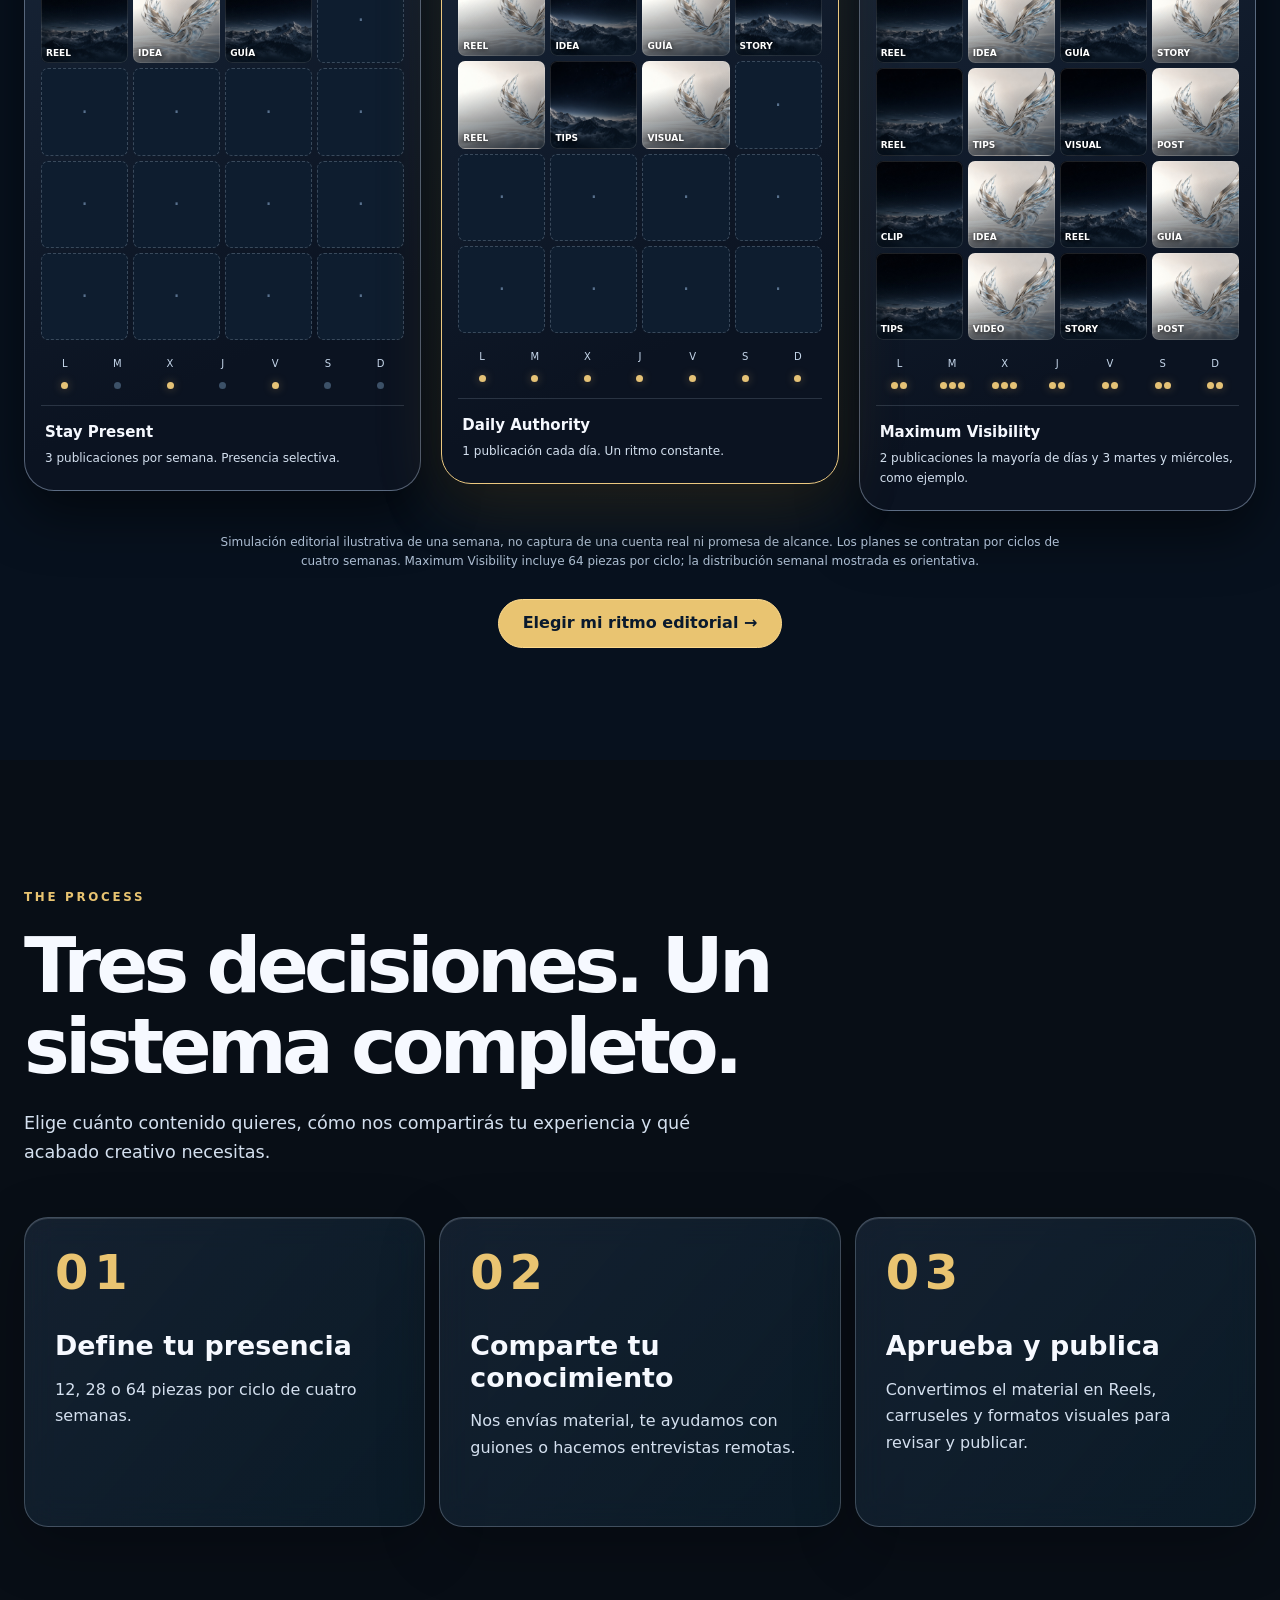
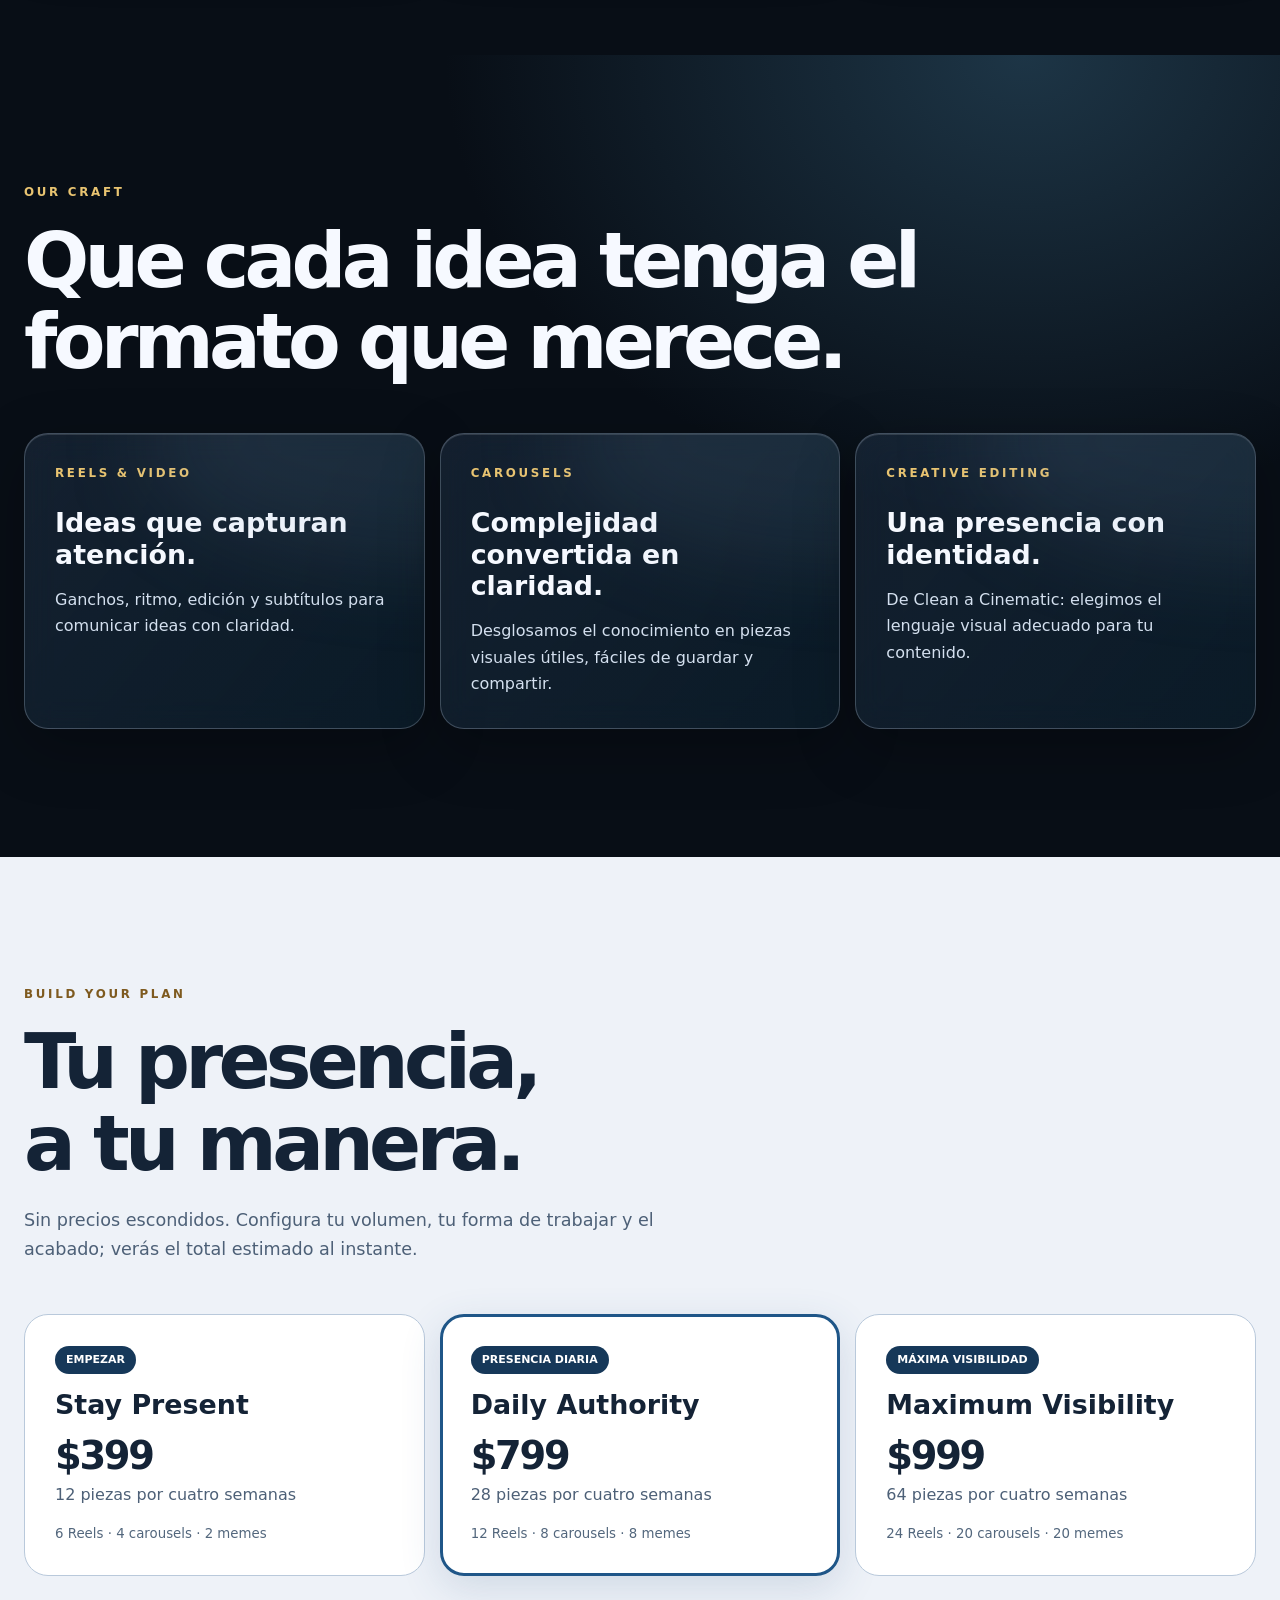
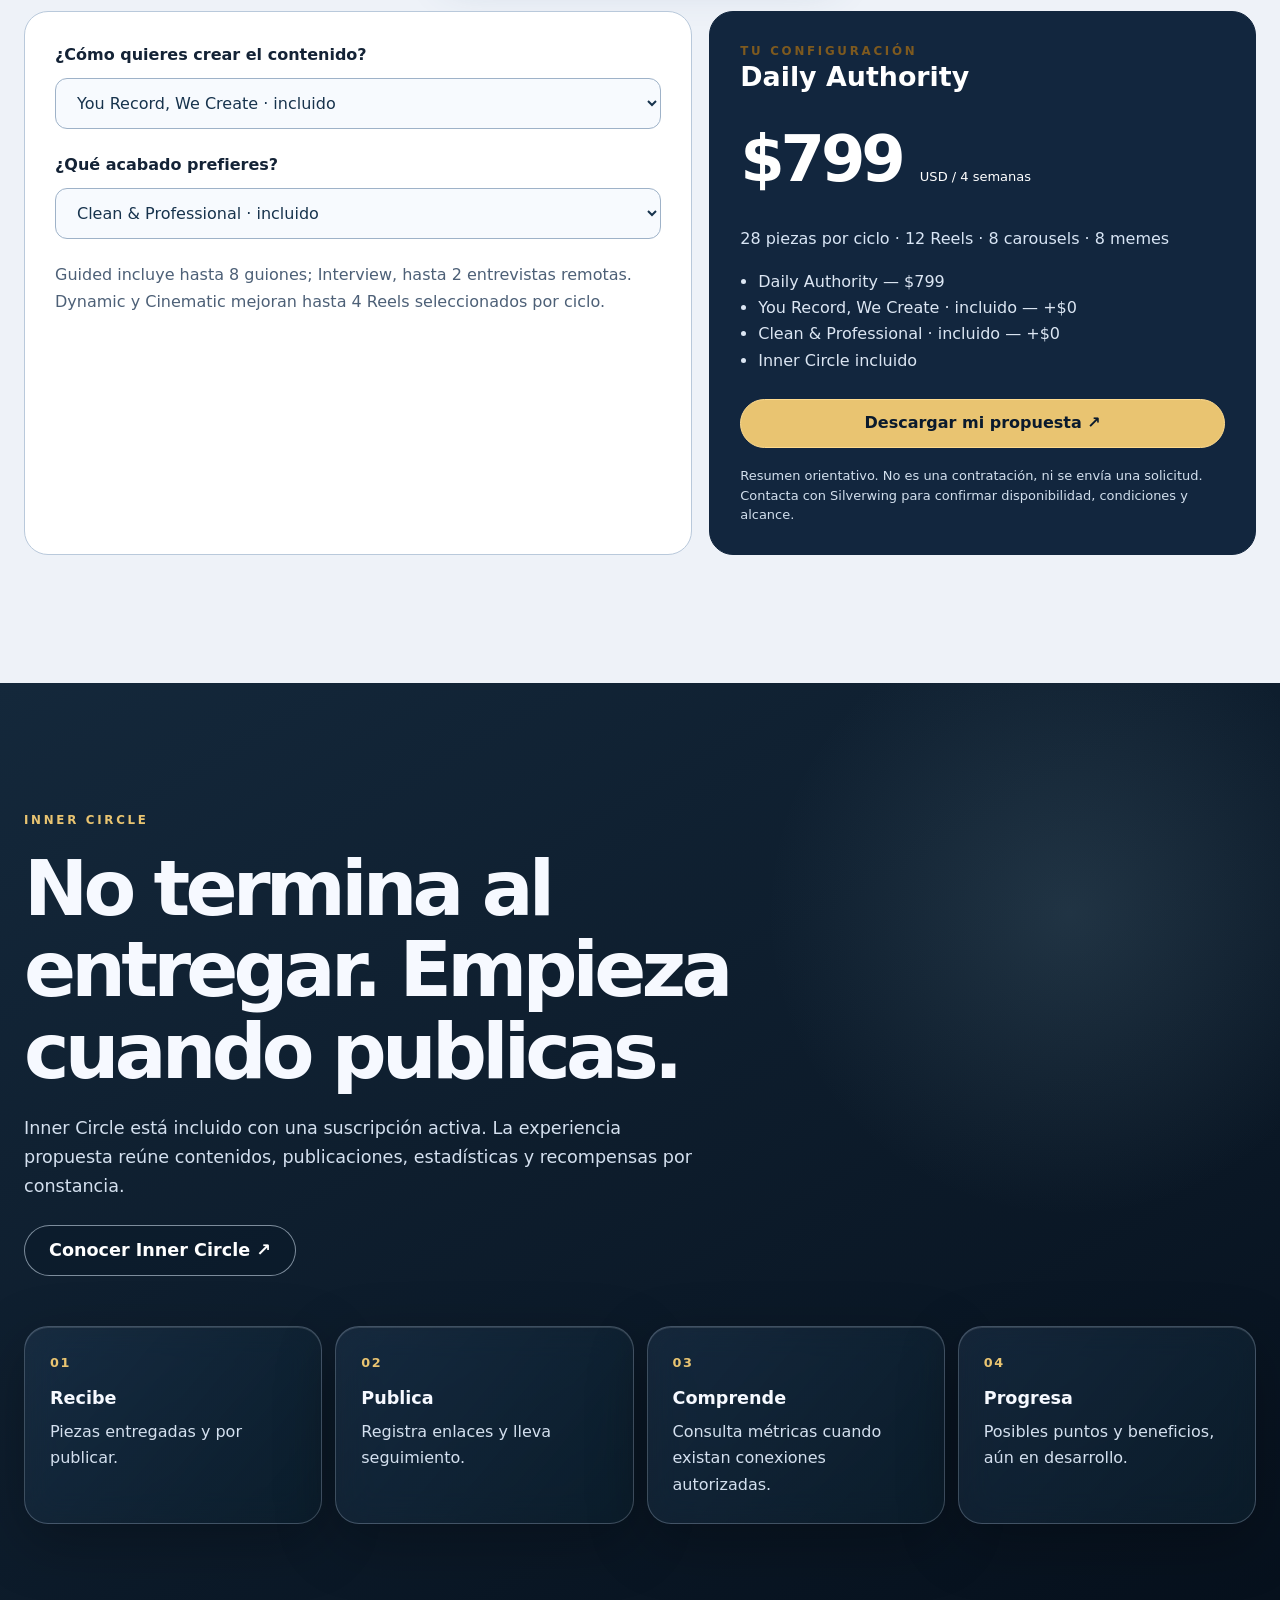
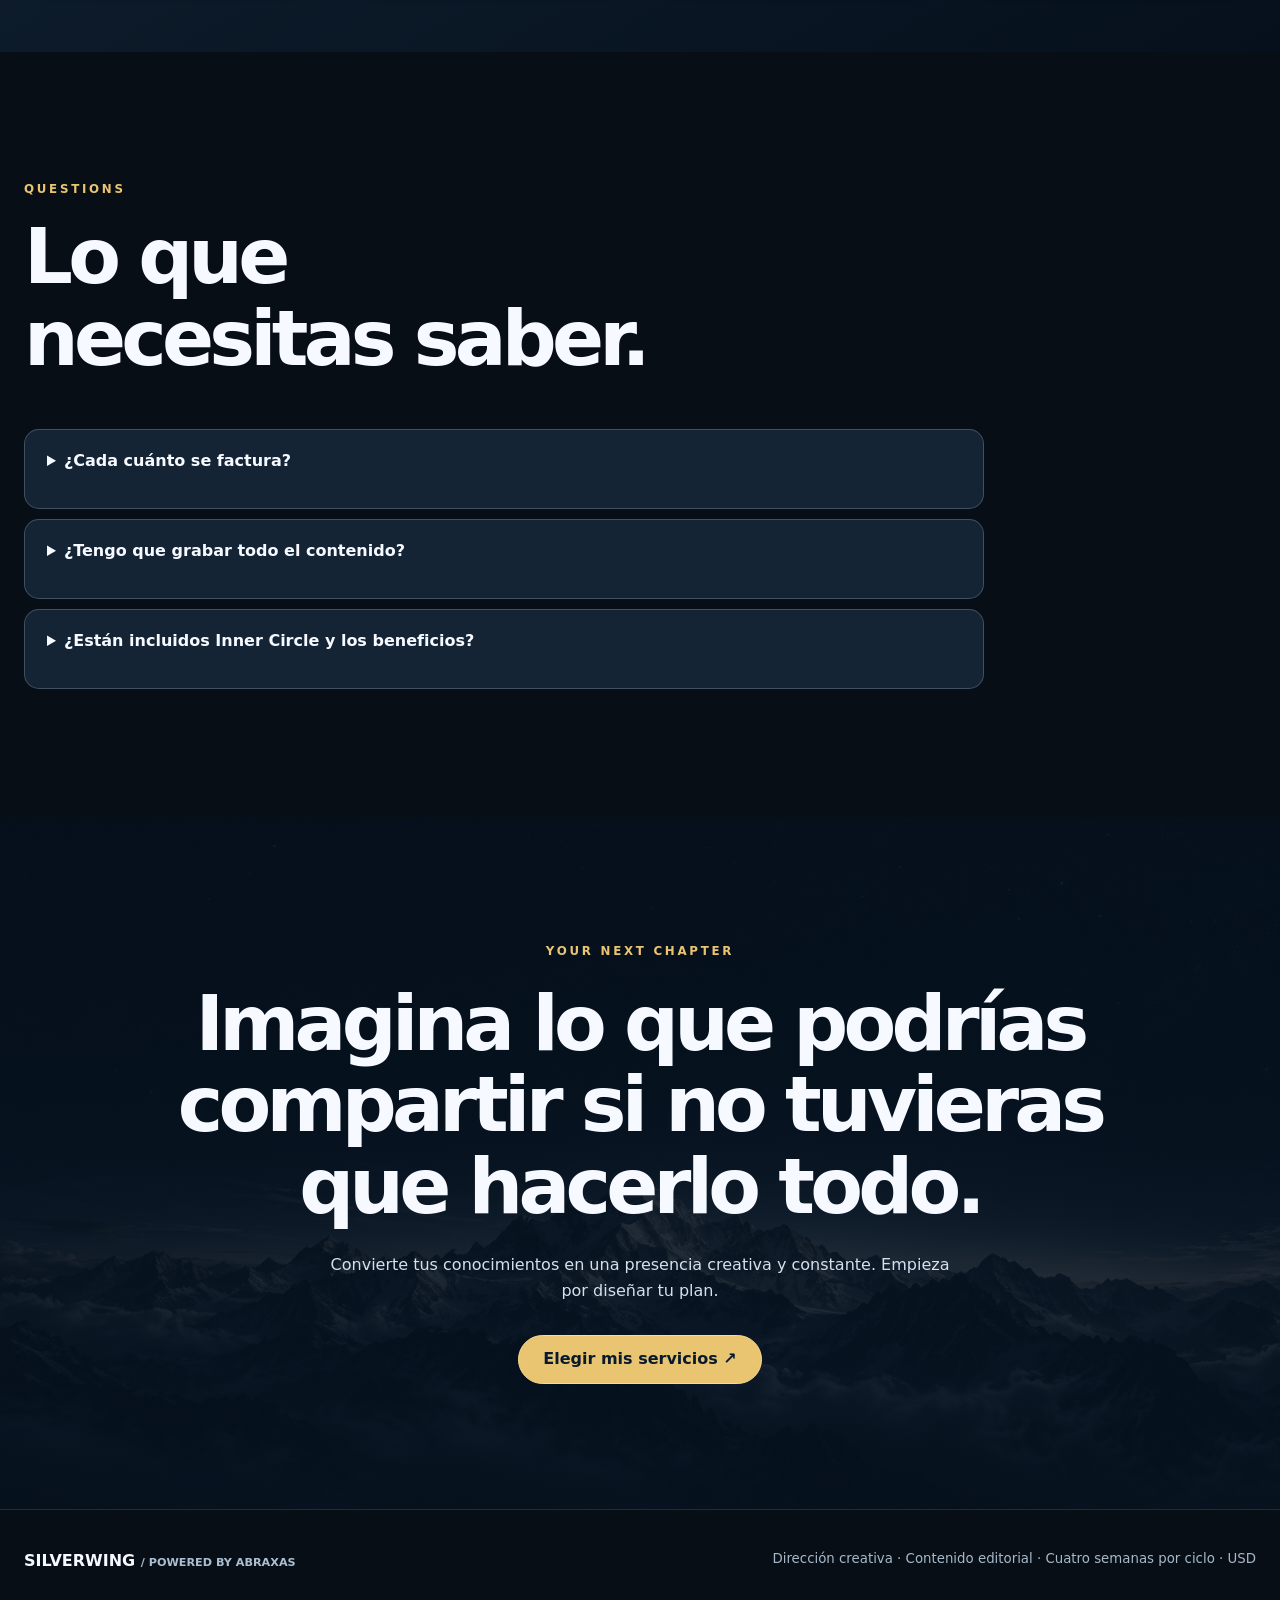
==== commit 42ad53cf: "Add visual publishing frequency comparison" ====
--- a/silverwinglanding/index.html
+++ b/silverwinglanding/index.html
@@ -1,14 +1,40 @@
 <!doctype html><html lang="es"><head><meta charset="utf-8"><meta name="viewport" content="width=device-width,initial-scale=1"><meta name="theme-color" content="#081420"><meta name="description" content="Silverwing transforma tus ideas en una presencia constante con Reels, carruseles y contenido editorial. Diseña tu plan en minutos."><title>Silverwing — Imagina publicar todos los días</title><style>
 :root{color-scheme:dark;--ink:#f6f9ff;--muted:#d4e0ef;--gold:#e9c471;--glass:rgba(15,31,48,.77);--line:rgba(215,232,255,.24)}*{box-sizing:border-box}html{scroll-behavior:smooth;scroll-padding-top:92px}body{margin:0;background:#080e16;color:var(--ink);font:16px/1.65 system-ui,-apple-system,Segoe UI,sans-serif;overflow-x:hidden}a{color:inherit;text-decoration:none}button,select{font:inherit;cursor:pointer}button,a,select{min-height:44px}button:focus-visible,a:focus-visible,select:focus-visible{outline:3px solid #f7c569;outline-offset:4px}img{max-width:100%;display:block}h1,h2,h3,p{margin:0}h1{font-size:clamp(3.35rem,8.8vw,9rem);line-height:.98;letter-spacing:-.075em;text-wrap:balance}h2{font-size:clamp(2.65rem,6vw,5.8rem);line-height:1.06;letter-spacing:-.062em;text-wrap:balance}h3{font-size:clamp(1.35rem,2.1vw,1.9rem);line-height:1.17}p{color:var(--muted)}.eyebrow{font-weight:800;font-size:.74rem;letter-spacing:.23em;text-transform:uppercase;color:var(--gold)}.wrap{width:min(1320px,calc(100% - 48px));margin-inline:auto}.header{position:fixed;z-index:30;top:12px;left:50%;width:min(1370px,calc(100% - 24px));transform:translateX(-50%);padding:10px 15px;display:flex;gap:20px;align-items:center;justify-content:space-between;border-radius:23px;background:rgba(7,18,30,.85);border:1px solid #d6eaff55;box-shadow:0 12px 50px #0008;backdrop-filter:blur(20px) saturate(160%)}.brand{font-size:15px;font-weight:900;letter-spacing:.19em;white-space:nowrap}.brand small{font-size:8px;letter-spacing:.19em;color:#c7d6e8;display:block;margin-top:-3px}.nav{display:flex;gap:4px;align-items:center}.nav a{padding:11px 14px;border-radius:24px;font-size:13px;color:#e8f3ff}.nav a:hover{background:#d9eaff1f}.tools{display:flex;gap:9px;align-items:center}.lang{border:1px solid #d9edff55;background:#142b42;border-radius:50px;padding:3px;display:flex}.lang button{color:#e8f4ff;min-width:43px;border:0;background:none;border-radius:30px;padding:7px 9px}.lang button[aria-pressed=true]{background:#e6f1ff;color:#132b47;font-weight:800}.btn{display:inline-flex;align-items:center;justify-content:center;gap:10px;padding:13px 24px;border-radius:100px;background:#e8edf5;color:#0a1a2d;font-weight:800;border:1px solid #fff;min-height:49px;transition:transform .2s,background .2s;line-height:1.3;text-align:center}.btn:hover{transform:translateY(-2px)}.btn.gold{background:var(--gold);border-color:#ffdb8e}.btn.outline{color:#fff;background:rgba(9,24,40,.38);border-color:#e2f0ff88}.menu{display:none}.hero{position:relative;min-height:100svh;display:flex;align-items:center;isolation:isolate;padding:145px 0 95px;background:#102234;overflow:hidden}.hero:before{content:"";position:absolute;inset:0;background:linear-gradient(90deg,#06111fe8 0%,#06111faf 54%,#07111a7d),url('assets/landscape.jpg') center/cover no-repeat;z-index:-2;transform:scale(1.03);animation:drift 20s ease-in-out infinite alternate}.hero:after{content:"";position:absolute;inset:0;background:linear-gradient(0deg,#080e16 0%,transparent 27%);z-index:-1}.hero .copy{max-width:1010px}.hero h1{margin:20px 0 28px}.hero h1 em{font-style:normal;color:#f1d398}.hero .intro{font-size:clamp(1.12rem,2vw,1.38rem);max-width:650px;color:#eef5ff}.hero .actions{margin:34px 0 44px;display:flex;flex-wrap:wrap;gap:12px}.hero-proof{display:flex;gap:22px;flex-wrap:wrap}.hero-proof span{border-top:1px solid #e5f2ff73;padding-top:12px;min-width:155px;color:#e4ecf8;font-size:.86rem}.hero-proof strong{display:block;color:#fff;font-size:1.7rem;line-height:1.4}.section{padding:clamp(90px,10vw,165px) 0}.section-heading{max-width:900px;margin-bottom:50px}.section-heading h2{margin:17px 0 22px}.section-heading p{max-width:690px;font-size:1.1rem}.darkfade{background:radial-gradient(ellipse at 80% 0%,#1d3546 0%,transparent 40%),#080e16}.pain-grid{display:grid;grid-template-columns:repeat(3,1fr);gap:16px}.glass{border:1px solid var(--line);background:linear-gradient(130deg,#2c405660,#0c1e2bca);border-radius:24px;backdrop-filter:blur(16px) saturate(140%);box-shadow:inset 0 1px #f9fcff21,0 18px 60px #0004}.pain{padding:36px 29px;min-height:270px}.number{font-weight:800;color:var(--gold);letter-spacing:.12em;font-size:.8rem}.pain h3{margin:26px 0 16px}.pain p{font-size:15px}.cinema{min-height:570px;position:relative;isolation:isolate;display:flex;align-items:center;padding:90px 0;background:#0b2030}.cinema:before{content:"";position:absolute;inset:0;background:linear-gradient(90deg,#071321e9,#0a1c2c91 55%,#0b22363c),url('assets/silverwing-hero.jpg') center/cover;z-index:-1}.cinema .wrap{max-width:1320px}.cinema .copy{max-width:740px}.cinema h2{margin:20px 0 25px}.cinema p{font-size:1.15rem;color:#f3f8ff}.steps{display:grid;grid-template-columns:repeat(3,1fr);gap:14px}.step{padding:30px;min-height:310px}.step .number{font-size:3rem;line-height:1}.step h3{margin:34px 0 15px}.products{display:grid;grid-template-columns:repeat(3,1fr);gap:15px}.product{padding:30px;min-height:290px;position:relative;overflow:hidden}.product:before{content:"";position:absolute;inset:-40% -80% auto 30%;height:250px;border-radius:50%;background:#7d9dbd1f;filter:blur(45px)}.product .eyebrow{margin-bottom:24px}.product h3{margin-bottom:17px}.pricing{background:#eef2f8;color:#142336}.pricing .section-heading p,.pricing .price-card p,.pricing .form-note{color:#4d6077}.pricing .eyebrow{color:#7e5a1f}.pricing .wrap>h2{color:#112236}.price-grid{display:grid;grid-template-columns:repeat(3,1fr);gap:15px;margin:35px 0}.price-card{padding:30px;border:1px solid #b9c9db;border-radius:24px;background:white;min-height:246px;cursor:pointer;transition:transform .2s,border-color .2s}.price-card.selected{border:3px solid #1f5688;padding:28px;box-shadow:0 12px 40px #315a8429}.price-card:hover{transform:translateY(-3px)}.price-card strong{display:block;font-size:clamp(2rem,3vw,3.4rem);letter-spacing:-.06em;line-height:1.4}.price-card h3{margin:15px 0 8px}.price-card small{display:block;color:#53677d;margin-top:14px}.plan-tag{background:#163859;color:#fff;padding:5px 11px;border-radius:20px;display:inline-block;font-size:11px;font-weight:800}.builder{display:grid;grid-template-columns:1.1fr .9fr;gap:17px}.fieldbox{background:#fff;border:1px solid #b9c9db;border-radius:24px;padding:30px}.fieldbox label{display:block;font-weight:800;margin-bottom:10px}.fieldbox select{width:100%;padding:14px 17px;border:1px solid #9eb2c8;border-radius:12px;background:#f7fafe;color:#17334d;margin-bottom:23px}.summary{background:#12263e;color:#fff;border-color:#12263e;position:sticky;top:100px;align-self:start}.summary p{color:#d8e5f5}.summary .total{font-size:clamp(2.65rem,5vw,4.5rem);letter-spacing:-.065em;font-weight:850;margin:14px 0}.summary .total small{font-size:13px;letter-spacing:0;font-weight:400}.summary ul{padding-left:18px;margin-bottom:25px;color:#dce6f3}.summary .btn{width:100%}.disclosure{font-size:.81rem;line-height:1.5;margin-top:18px;color:#d2dfed!important}.ic{position:relative;background:linear-gradient(150deg,#14283b,#06101c);overflow:hidden}.ic:before{content:"";position:absolute;right:-120px;top:-100px;width:660px;height:660px;border-radius:50%;background:radial-gradient(circle,#8fbbce26,transparent 65%);pointer-events:none}.ic .features{display:grid;grid-template-columns:repeat(4,1fr);gap:13px;margin-top:50px}.ic .features .glass{padding:25px;min-height:190px}.ic .features h3{font-size:1.1rem;margin:15px 0 10px}.faq{display:grid;gap:10px;max-width:960px}.faq details{border:1px solid #b2cadb44;background:#152434;border-radius:15px;padding:18px 22px}.faq summary{cursor:pointer;min-height:42px;font-weight:750}.faq p{padding:5px 0 10px}.closing{text-align:center;padding:125px 0;background:linear-gradient(#06121fd9,#06121fe8),url('assets/landscape.jpg') center/cover}.closing h2{max-width:980px;margin:0 auto 25px}.closing p{max-width:650px;margin:0 auto 30px}.footer{padding:38px 0;border-top:1px solid #dae9ff20}.footer .wrap{display:flex;justify-content:space-between;gap:20px;flex-wrap:wrap}.footer small{color:#a7b8ca}.reveal{opacity:0;transform:translateY(24px);transition:opacity .7s,transform .7s}.reveal.visible{opacity:1;transform:none}@keyframes drift{to{transform:scale(1.11) translateY(-12px)}}@media(max-width:990px){.nav{display:none;position:absolute;top:70px;left:10px;right:10px;flex-direction:column;align-items:stretch;padding:10px;background:#0b1a2b;border:1px solid #a9cee75b;border-radius:18px}.nav.open{display:flex}.nav a{padding:13px 18px}.menu{display:block;background:#193653;border:1px solid #b3cce85a;color:#fff;border-radius:13px;min-width:46px;padding:8px 12px}.pain-grid,.products,.steps{grid-template-columns:1fr 1fr}.ic .features{grid-template-columns:1fr 1fr}.builder{grid-template-columns:1fr}.summary{position:static}}@media(max-width:650px){.wrap{width:calc(100% - 32px)}.header{top:8px}.brand{font-size:12px}.tools .btn{display:none}.hero{min-height:800px;padding:145px 0 72px}.hero .hero-proof{gap:10px}.hero-proof span{min-width:130px}.pain-grid,.products,.steps,.price-grid,.ic .features{grid-template-columns:1fr}.section{padding:80px 0}.hero h1{font-size:clamp(3.25rem,14vw,5rem)}.pain,.step,.product{min-height:auto}.cinema{min-height:580px}.fieldbox{padding:23px}.closing{padding:100px 0}}@media(prefers-reduced-motion:reduce){html{scroll-behavior:auto}.hero:before{animation:none}.reveal{opacity:1;transform:none;transition:none}.btn,.price-card{transition:none}}@media(prefers-reduced-transparency:reduce){.glass,.header{backdrop-filter:none;background:#11263b}}
+
+/* V2 / visual cadence comparator: editorial-feed illustration, not a platform screenshot */
+.cadence{background:radial-gradient(ellipse at 50% 10%,#21476b5c,transparent 58%),#07111e;padding:112px 0;position:relative;overflow:hidden}.cadence .section-heading{max-width:950px;margin:0 auto 40px;text-align:center}.cadence .section-heading p{max-width:700px;margin:15px auto;color:#dce9f7}.cadence-tabs{display:flex;justify-content:center;gap:9px;flex-wrap:wrap;margin:0 auto 28px}.cadence-tabs button{min-height:48px;border-radius:999px;border:1px solid #aec6e57a;padding:10px 20px;background:#1a2a40;color:#e9f3ff;font-weight:750}.cadence-tabs button[aria-pressed=true]{background:#e9c471;color:#101a2a;border-color:#e9c471}.feed-comparison{display:grid;grid-template-columns:repeat(3,minmax(0,1fr));gap:20px;align-items:start}.feed-phone{border-radius:30px;border:1px solid #cce2ff60;background:linear-gradient(155deg,#19273a,#0b1321 75%);padding:16px;box-shadow:0 22px 54px #0008;min-width:0;transition:transform .35s,border-color .35s}.feed-phone.is-active{border-color:#ebc880;box-shadow:0 20px 70px #e6b96525,0 20px 50px #0008;transform:translateY(-7px)}.feed-top{display:flex;align-items:center;gap:10px;padding:4px 2px 14px;border-bottom:1px solid #d7e6fb26}.feed-avatar{width:38px;height:38px;flex:none;border-radius:50%;background:radial-gradient(circle at 38% 27%,#bedff0,#436a8f 45%,#112132 70%);border:2px solid #e3c077}.feed-top strong{display:block;font-size:14px}.feed-top small{color:#c8d9ec;font-size:11px}.feed-dots{margin-left:auto;color:#dde9f6}.feed-stat{display:flex;align-items:end;justify-content:space-between;gap:10px;padding:17px 1px}.feed-stat b{font-size:clamp(27px,3vw,42px);line-height:1.05;color:white}.feed-stat span{color:#d7e6fa;font-size:12px;max-width:150px;text-align:right}.feed-grid{display:grid;grid-template-columns:repeat(4,minmax(0,1fr));gap:5px}.feed-post{position:relative;aspect-ratio:1;min-width:0;border-radius:7px;overflow:hidden;display:flex;align-items:flex-end;padding:5px;background-color:#1d2f43;background-image:linear-gradient(165deg,#0000 30%,#091624da),var(--feed-photo);background-size:cover;background-position:center;box-shadow:inset 0 0 0 1px #ffffff1d}.feed-post[data-post='0']{background-position:12% 65%}.feed-post[data-post='1']{background-position:85% 50%}.feed-post[data-post='2']{background-position:30% 100%}.feed-post[data-post='3']{background-position:58% 15%}.feed-post .feed-label{font-size:9px;line-height:1.1;font-weight:850;color:white;text-shadow:0 1px 5px #000e}.feed-post.is-empty{border:1px dashed #a8bdd047;background:#0e1d2f;box-shadow:none}.feed-post.is-empty:after{content:'·';display:grid;place-items:center;position:absolute;inset:0;color:#58718d;font-size:21px}.feed-calendar{display:grid;grid-template-columns:repeat(7,1fr);gap:5px;margin:16px 0 12px}.feed-day{text-align:center;min-width:0}.feed-day>span{display:block;font-size:10px;color:#c6d7eb;margin-bottom:8px}.feed-day>div{display:flex;gap:2px;justify-content:center;align-items:center;min-height:11px}.feed-dot{background:#e5c276;border-radius:100%;width:7px;height:7px;box-shadow:0 0 10px #e7b76b65}.feed-dot.ghost{background:#3c5168;box-shadow:none}.feed-bottom{border-top:1px solid #d7e6fb26;margin-top:14px;padding:14px 4px 5px}.feed-bottom strong{font-size:15px;display:block}.feed-bottom p{font-size:12px;color:#d4e0ef;margin-top:4px}.feed-disclaimer{text-align:center;max-width:850px;color:#adbed3;font-size:12px;margin:22px auto 0}.feed-cta{display:flex;justify-content:center;margin:27px auto 0}.cadence .btn{min-height:48px}@media(max-width:850px){.feed-comparison{gap:10px}.feed-phone{padding:10px;border-radius:20px}.feed-grid{gap:3px}.feed-post{border-radius:4px;padding:2px}.feed-post .feed-label{font-size:7px}.feed-dot{width:5px;height:5px}.feed-day>span{font-size:9px}.feed-stat b{font-size:23px}.feed-stat span{font-size:10px}}@media(max-width:680px){.cadence{padding:75px 0}.feed-comparison{grid-template-columns:1fr;max-width:420px;margin:auto;gap:25px}.feed-phone{padding:16px}.feed-post .feed-label{font-size:10px}.feed-stat b{font-size:35px}.feed-stat span{font-size:12px}.feed-dot{width:7px;height:7px}.feed-day>span{font-size:10px}}@media(prefers-reduced-motion:reduce){.feed-phone{transition:none}.feed-phone.is-active{transform:none}}
 </style></head><body><header class="header"><a class="brand" href="#top" aria-label="Silverwing inicio">SILVERWING<small>POWERED BY ABRAXAS</small></a><nav class="nav" id="nav" aria-label="Navegación"><a href="#problema" data-es="El problema" data-en="The problem">El problema</a><a href="#solucion" data-es="La solución" data-en="The solution">La solución</a><a href="#proceso" data-es="Cómo funciona" data-en="How it works">Cómo funciona</a><a href="#planes" data-es="Planes" data-en="Plans">Planes</a><a href="#inner-circle">Inner Circle</a></nav><div class="tools"><div class="lang" role="group" aria-label="Idioma / Language"><button type="button" data-lang="es" aria-pressed="true">ES</button><button type="button" data-lang="en" aria-pressed="false">EN</button></div><a class="btn gold" href="#planes" data-es="Construir mi plan ↗" data-en="Build my plan ↗">Construir mi plan ↗</a><button class="menu" type="button" id="menu" aria-controls="nav" aria-expanded="false" aria-label="Abrir menú">☰</button></div></header>
 <main><section class="hero" id="top"><div class="wrap"><div class="copy"><span class="eyebrow" data-es="DE TUS IDEAS A TODAS PARTES" data-en="FROM YOUR IDEAS TO EVERYWHERE">DE TUS IDEAS A TODAS PARTES</span><h1 data-es="Imagina publicar <em>todos los días.</em>" data-en="Imagine showing up <em>every single day.</em>">Imagina publicar <em>todos los días.</em></h1><p class="intro" data-es="Sin vivir pegado al teléfono. Sin improvisar cada publicación. Sin convertirte en editor, guionista y diseñador. Tú aportas el conocimiento. Nosotros lo convertimos en contenido." data-en="Without living on your phone. Without inventing every post from scratch. Without becoming your own editor, writer and designer. You bring the expertise. We turn it into content.">Sin vivir pegado al teléfono. Sin improvisar cada publicación. Sin convertirte en editor, guionista y diseñador. Tú aportas el conocimiento. Nosotros lo convertimos en contenido.</p><div class="actions"><a class="btn gold" href="#planes" data-es="Diseñar mi plan ↗" data-en="Design my plan ↗">Diseñar mi plan ↗</a><a class="btn outline" href="#solucion" data-es="Descubrir cómo funciona ↓" data-en="See how it works ↓">Descubrir cómo funciona ↓</a></div><div class="hero-proof"><span><strong>12–64</strong><span data-es="piezas cada cuatro semanas" data-en="pieces every four weeks">piezas cada cuatro semanas</span></span><span><strong>3</strong><span data-es="formas de crear contigo" data-en="ways to work together">formas de crear contigo</span></span><span><strong>1</strong><span data-es="sistema editorial" data-en="editorial system">sistema editorial</span></span></div></div></div></section>
 <section class="section darkfade" id="problema"><div class="wrap"><div class="section-heading reveal"><div class="eyebrow">THE PROBLEM</div><h2 data-es="Tienes ideas. Lo que falta es tiempo." data-en="You have the ideas. Not the time.">Tienes ideas. Lo que falta es tiempo.</h2><p data-es="Ser excelente en tu profesión ya es un trabajo de tiempo completo. Convertir cada idea en publicaciones también. No debería ser así." data-en="Being great at your profession is already a full-time job. Turning every idea into content shouldn't have to be another one.">Ser excelente en tu profesión ya es un trabajo de tiempo completo. Convertir cada idea en publicaciones también. No debería ser así.</p></div><div class="pain-grid"><article class="glass pain reveal"><div class="number">01 / TIME</div><h3 data-es="Publicas cuando puedes, no cuando quieres." data-en="You post when you can, not when you want.">Publicas cuando puedes, no cuando quieres.</h3><p data-es="Entre reuniones y clientes, la constancia siempre queda para después." data-en="Between meetings and clients, consistency keeps slipping to tomorrow.">Entre reuniones y clientes, la constancia siempre queda para después.</p></article><article class="glass pain reveal"><div class="number">02 / IDEAS</div><h3 data-es="Sabes mucho. Pero cuesta transformarlo en contenido." data-en="You know your field. Turning it into posts is the challenge.">Sabes mucho. Pero cuesta transformarlo en contenido.</h3><p data-es="Tener experiencia no equivale a tener un guion, un gancho y un carrusel listos." data-en="Expertise doesn't arrive with a ready-made hook, script and carousel.">Tener experiencia no equivale a tener un guion, un gancho y un carrusel listos.</p></article><article class="glass pain reveal"><div class="number">03 / QUALITY</div><h3 data-es="Tu marca merece verse tan bien como trabajas." data-en="Your brand should look as good as your work.">Tu marca merece verse tan bien como trabajas.</h3><p data-es="La edición, el diseño y la coherencia visual no deberían depender de tus ratos libres." data-en="Editing, design and visual consistency shouldn't depend on your spare time.">La edición, el diseño y la coherencia visual no deberían depender de tus ratos libres.</p></article></div></div></section>
 <section class="cinema" id="solucion"><div class="wrap"><div class="copy reveal"><div class="eyebrow">THE SILVERWING WAY</div><h2 data-es="Una conversación puede convertirse en muchas historias." data-en="One conversation can become many stories.">Una conversación puede convertirse en muchas historias.</h2><p data-es="Grabaciones, entrevistas, ideas y experiencia profesional: nuestro trabajo es encontrar la historia, darle forma y convertirla en piezas que puedas publicar con confianza." data-en="Recordings, interviews, ideas and professional expertise: our job is to find the story, shape it and turn it into content you can publish with confidence.">Grabaciones, entrevistas, ideas y experiencia profesional: nuestro trabajo es encontrar la historia, darle forma y convertirla en piezas que puedas publicar con confianza.</p></div></div></section>
-<section class="section" id="proceso"><div class="wrap"><div class="section-heading reveal"><div class="eyebrow">THE PROCESS</div><h2 data-es="Tres decisiones. Un sistema completo." data-en="Three decisions. One complete system.">Tres decisiones. Un sistema completo.</h2><p data-es="Elige cuánto contenido quieres, cómo nos compartirás tu experiencia y qué acabado creativo necesitas." data-en="Choose how much content you need, how you'll share your expertise and the creative finish that fits your brand.">Elige cuánto contenido quieres, cómo nos compartirás tu experiencia y qué acabado creativo necesitas.</p></div><div class="steps"><article class="glass step reveal"><div class="number">01</div><h3 data-es="Define tu presencia" data-en="Choose your presence">Define tu presencia</h3><p data-es="12, 28 o 64 piezas por ciclo de cuatro semanas." data-en="12, 28 or 64 pieces per four-week cycle.">12, 28 o 64 piezas por ciclo de cuatro semanas.</p></article><article class="glass step reveal"><div class="number">02</div><h3 data-es="Comparte tu conocimiento" data-en="Share your expertise">Comparte tu conocimiento</h3><p data-es="Nos envías material, te ayudamos con guiones o hacemos entrevistas remotas." data-en="Send footage, get script guidance or join remote interviews.">Nos envías material, te ayudamos con guiones o hacemos entrevistas remotas.</p></article><article class="glass step reveal"><div class="number">03</div><h3 data-es="Aprueba y publica" data-en="Approve and publish">Aprueba y publica</h3><p data-es="Convertimos el material en Reels, carruseles y formatos visuales para revisar y publicar." data-en="We turn your material into Reels, carousels and visual formats ready for review and publishing.">Convertimos el material en Reels, carruseles y formatos visuales para revisar y publicar.</p></article></div></div></section>
+<section id="ritmo" class="cadence" aria-labelledby="cadence-title"><div class="wrap"><div class="section-heading"><div class="eyebrow" data-es="LA DIFERENCIA ES VISIBLE" data-en="SEE THE DIFFERENCE">LA DIFERENCIA ES VISIBLE</div><h2 id="cadence-title" data-es="Imagina cómo se vería tu marca si publicaras todos los días." data-en="Imagine what your brand could look like if you posted every day.">Imagina cómo se vería tu marca si publicaras todos los días.</h2><p data-es="Mismo conocimiento. Tres ritmos editoriales. Explora una semana de contenido y descubre cómo cambia la presencia de tu marca." data-en="Same expertise. Three editorial rhythms. Explore a week of content and see how your presence changes.">Mismo conocimiento. Tres ritmos editoriales. Explora una semana de contenido y descubre cómo cambia la presencia de tu marca.</p></div><div class="cadence-tabs" role="group" aria-label="Comparar frecuencia / Compare cadence"><button type="button" data-feed-choice="stay" aria-pressed="false">Stay Present</button><button type="button" data-feed-choice="daily" aria-pressed="true">Daily Authority</button><button type="button" data-feed-choice="maximum" aria-pressed="false">Maximum Visibility</button></div><div class="feed-comparison" id="feed-comparison" aria-label="Comparación editorial ilustrativa"></div><p class="feed-disclaimer" data-es="Simulación editorial ilustrativa de una semana, no captura de una cuenta real ni promesa de alcance. Los planes se contratan por ciclos de cuatro semanas. Maximum Visibility incluye 64 piezas por ciclo; la distribución semanal mostrada es orientativa." data-en="Illustrative one-week editorial simulation, not a real account screenshot or a reach guarantee. Plans run in four-week cycles. Maximum Visibility includes 64 pieces per cycle; the weekly distribution shown is an example.">Simulación editorial ilustrativa de una semana, no captura de una cuenta real ni promesa de alcance. Los planes se contratan por ciclos de cuatro semanas. Maximum Visibility incluye 64 piezas por ciclo; la distribución semanal mostrada es orientativa.</p><div class="feed-cta"><a class="btn gold" href="#planes" data-es="Elegir mi ritmo editorial →" data-en="Choose my publishing rhythm →">Elegir mi ritmo editorial →</a></div></div></section><section class="section" id="proceso"><div class="wrap"><div class="section-heading reveal"><div class="eyebrow">THE PROCESS</div><h2 data-es="Tres decisiones. Un sistema completo." data-en="Three decisions. One complete system.">Tres decisiones. Un sistema completo.</h2><p data-es="Elige cuánto contenido quieres, cómo nos compartirás tu experiencia y qué acabado creativo necesitas." data-en="Choose how much content you need, how you'll share your expertise and the creative finish that fits your brand.">Elige cuánto contenido quieres, cómo nos compartirás tu experiencia y qué acabado creativo necesitas.</p></div><div class="steps"><article class="glass step reveal"><div class="number">01</div><h3 data-es="Define tu presencia" data-en="Choose your presence">Define tu presencia</h3><p data-es="12, 28 o 64 piezas por ciclo de cuatro semanas." data-en="12, 28 or 64 pieces per four-week cycle.">12, 28 o 64 piezas por ciclo de cuatro semanas.</p></article><article class="glass step reveal"><div class="number">02</div><h3 data-es="Comparte tu conocimiento" data-en="Share your expertise">Comparte tu conocimiento</h3><p data-es="Nos envías material, te ayudamos con guiones o hacemos entrevistas remotas." data-en="Send footage, get script guidance or join remote interviews.">Nos envías material, te ayudamos con guiones o hacemos entrevistas remotas.</p></article><article class="glass step reveal"><div class="number">03</div><h3 data-es="Aprueba y publica" data-en="Approve and publish">Aprueba y publica</h3><p data-es="Convertimos el material en Reels, carruseles y formatos visuales para revisar y publicar." data-en="We turn your material into Reels, carousels and visual formats ready for review and publishing.">Convertimos el material en Reels, carruseles y formatos visuales para revisar y publicar.</p></article></div></div></section>
 <section class="section darkfade"><div class="wrap"><div class="section-heading reveal"><div class="eyebrow">OUR CRAFT</div><h2 data-es="Que cada idea tenga el formato que merece." data-en="Give every idea the format it deserves.">Que cada idea tenga el formato que merece.</h2></div><div class="products"><article class="glass product reveal"><div class="eyebrow">REELS & VIDEO</div><h3 data-es="Ideas que capturan atención." data-en="Ideas that capture attention.">Ideas que capturan atención.</h3><p data-es="Ganchos, ritmo, edición y subtítulos para comunicar ideas con claridad." data-en="Hooks, pacing, editing and captions to communicate with clarity.">Ganchos, ritmo, edición y subtítulos para comunicar ideas con claridad.</p></article><article class="glass product reveal"><div class="eyebrow">CAROUSELS</div><h3 data-es="Complejidad convertida en claridad." data-en="Complexity made clear.">Complejidad convertida en claridad.</h3><p data-es="Desglosamos el conocimiento en piezas visuales útiles, fáciles de guardar y compartir." data-en="Turn expertise into useful visual explainers worth saving and sharing.">Desglosamos el conocimiento en piezas visuales útiles, fáciles de guardar y compartir.</p></article><article class="glass product reveal"><div class="eyebrow">CREATIVE EDITING</div><h3 data-es="Una presencia con identidad." data-en="A presence with personality.">Una presencia con identidad.</h3><p data-es="De Clean a Cinematic: elegimos el lenguaje visual adecuado para tu contenido." data-en="From Clean to Cinematic: choose the visual language that fits your content.">De Clean a Cinematic: elegimos el lenguaje visual adecuado para tu contenido.</p></article></div></div></section>
 <section class="section pricing" id="planes"><div class="wrap"><div class="section-heading"><div class="eyebrow">BUILD YOUR PLAN</div><h2 data-es="Tu presencia, a tu manera." data-en="Your presence. Your way.">Tu presencia, a tu manera.</h2><p data-es="Sin precios escondidos. Configura tu volumen, tu forma de trabajar y el acabado; verás el total estimado al instante." data-en="No hidden pricing. Choose your volume, how we'll work together and your creative finish. See your estimated total instantly.">Sin precios escondidos. Configura tu volumen, tu forma de trabajar y el acabado; verás el total estimado al instante.</p></div><div class="price-grid" id="plans"><div class="price-card" data-plan="stay" tabindex="0" role="button" aria-pressed="false"><span class="plan-tag" data-es="EMPEZAR" data-en="GET STARTED">EMPEZAR</span><h3>Stay Present</h3><strong>$399</strong><p data-es="12 piezas por cuatro semanas" data-en="12 pieces per four weeks">12 piezas por cuatro semanas</p><small>6 Reels · 4 carousels · 2 memes</small></div><div class="price-card selected" data-plan="daily" tabindex="0" role="button" aria-pressed="true"><span class="plan-tag" data-es="PRESENCIA DIARIA" data-en="DAILY PRESENCE">PRESENCIA DIARIA</span><h3>Daily Authority</h3><strong>$799</strong><p data-es="28 piezas por cuatro semanas" data-en="28 pieces per four weeks">28 piezas por cuatro semanas</p><small>12 Reels · 8 carousels · 8 memes</small></div><div class="price-card" data-plan="maximum" tabindex="0" role="button" aria-pressed="false"><span class="plan-tag" data-es="MÁXIMA VISIBILIDAD" data-en="MAXIMUM VISIBILITY">MÁXIMA VISIBILIDAD</span><h3>Maximum Visibility</h3><strong>$999</strong><p data-es="64 piezas por cuatro semanas" data-en="64 pieces per four weeks">64 piezas por cuatro semanas</p><small>24 Reels · 20 carousels · 20 memes</small></div></div><div class="builder"><div class="fieldbox"><label for="source" data-es="¿Cómo quieres crear el contenido?" data-en="How would you like to create content?">¿Cómo quieres crear el contenido?</label><select id="source"><option value="own" data-es="You Record, We Create · incluido" data-en="You Record, We Create · included">You Record, We Create · incluido</option><option value="guided" data-es="We Plan, You Record · +$500" data-en="We Plan, You Record · +$500">We Plan, You Record · +$500</option><option value="interview" data-es="We Interview, We Create · +$1,000" data-en="We Interview, We Create · +$1,000">We Interview, We Create · +$1,000</option></select><label for="style" data-es="¿Qué acabado prefieres?" data-en="What creative finish do you prefer?">¿Qué acabado prefieres?</label><select id="style"><option value="clean" data-es="Clean & Professional · incluido" data-en="Clean & Professional · included">Clean & Professional · incluido</option><option value="dynamic">Dynamic & Engaging · +$199</option><option value="cinematic">Cinematic & Premium · +$399</option></select><p class="form-note" data-es="Guided incluye hasta 8 guiones; Interview, hasta 2 entrevistas remotas. Dynamic y Cinematic mejoran hasta 4 Reels seleccionados por ciclo." data-en="Guided includes up to 8 scripts; Interview includes up to 2 remote interviews. Dynamic and Cinematic enhance up to 4 selected Reels per cycle.">Guided incluye hasta 8 guiones; Interview, hasta 2 entrevistas remotas. Dynamic y Cinematic mejoran hasta 4 Reels seleccionados por ciclo.</p></div><div class="fieldbox summary" aria-live="polite"><div class="eyebrow" data-es="TU CONFIGURACIÓN" data-en="YOUR CONFIGURATION">TU CONFIGURACIÓN</div><h3 id="chosenPlan">Daily Authority</h3><div class="total" id="total">$799 <small>USD / 4 semanas</small></div><p id="pieces"></p><ul id="lineitems"></ul><button id="proposal" class="btn gold" type="button" data-es="Descargar mi propuesta ↗" data-en="Download my proposal ↗">Descargar mi propuesta ↗</button><p class="disclosure" data-es="Resumen orientativo. No es una contratación, ni se envía una solicitud. Contacta con Silverwing para confirmar disponibilidad, condiciones y alcance." data-en="Illustrative quote. This is not a purchase and does not submit a request. Contact Silverwing to confirm availability, terms and scope.">Resumen orientativo. No es una contratación, ni se envía una solicitud. Contacta con Silverwing para confirmar disponibilidad, condiciones y alcance.</p></div></div></div></section>
 <section class="section ic" id="inner-circle"><div class="wrap"><div class="section-heading"><div class="eyebrow">INNER CIRCLE</div><h2 data-es="No termina al entregar. Empieza cuando publicas." data-en="It doesn't end at delivery. It starts when you publish.">No termina al entregar. Empieza cuando publicas.</h2><p data-es="Inner Circle está incluido con una suscripción activa. La experiencia propuesta reúne contenidos, publicaciones, estadísticas y recompensas por constancia." data-en="Inner Circle is included with an active subscription. The proposed experience brings together content, publishing, analytics and consistency rewards.">Inner Circle está incluido con una suscripción activa. La experiencia propuesta reúne contenidos, publicaciones, estadísticas y recompensas por constancia.</p><p style="margin-top:24px"><a class="btn outline" href="https://lordjeferies.github.io/silverwing-public/inner-circle.html" data-es="Conocer Inner Circle ↗" data-en="Explore Inner Circle ↗">Conocer Inner Circle ↗</a></p></div><div class="features"><div class="glass"><div class="number">01</div><h3 data-es="Recibe" data-en="Receive">Recibe</h3><p data-es="Piezas entregadas y por publicar." data-en="Delivered and ready-to-publish assets.">Piezas entregadas y por publicar.</p></div><div class="glass"><div class="number">02</div><h3 data-es="Publica" data-en="Publish">Publica</h3><p data-es="Registra enlaces y lleva seguimiento." data-en="Register links and track activity.">Registra enlaces y lleva seguimiento.</p></div><div class="glass"><div class="number">03</div><h3 data-es="Comprende" data-en="Learn">Comprende</h3><p data-es="Consulta métricas cuando existan conexiones autorizadas." data-en="See metrics once authorized connections exist.">Consulta métricas cuando existan conexiones autorizadas.</p></div><div class="glass"><div class="number">04</div><h3 data-es="Progresa" data-en="Grow">Progresa</h3><p data-es="Posibles puntos y beneficios, aún en desarrollo." data-en="Potential points and benefits, still in development.">Posibles puntos y beneficios, aún en desarrollo.</p></div></div></div></section>
 <section class="section"><div class="wrap"><div class="section-heading"><div class="eyebrow">QUESTIONS</div><h2 data-es="Lo que necesitas saber." data-en="What you need to know.">Lo que necesitas saber.</h2></div><div class="faq"><details><summary data-es="¿Cada cuánto se factura?" data-en="How often am I billed?">¿Cada cuánto se factura?</summary><p data-es="Los precios publicados corresponden a ciclos de cuatro semanas. Solicita los términos comerciales vigentes antes de contratar." data-en="Displayed prices cover four-week cycles. Request current commercial terms before subscribing.">Los precios publicados corresponden a ciclos de cuatro semanas. Solicita los términos comerciales vigentes antes de contratar.</p></details><details><summary data-es="¿Tengo que grabar todo el contenido?" data-en="Do I have to record everything?">¿Tengo que grabar todo el contenido?</summary><p data-es="No necesariamente. Puedes enviar material existente, recibir ayuda con guiones o participar en entrevistas remotas, según la modalidad elegida." data-en="Not necessarily. You can send existing material, get scripting guidance or take part in remote interviews depending on your selection.">No necesariamente. Puedes enviar material existente, recibir ayuda con guiones o participar en entrevistas remotas, según la modalidad elegida.</p></details><details><summary data-es="¿Están incluidos Inner Circle y los beneficios?" data-en="Are Inner Circle and its perks included?">¿Están incluidos Inner Circle y los beneficios?</summary><p data-es="La membresía está contemplada en los planes activos. La disponibilidad de comunidad, actividades, estadísticas y recompensas debe confirmarse antes de contratar." data-en="Membership is contemplated in active plans. Confirm availability of community, activities, analytics and rewards before purchasing.">La membresía está contemplada en los planes activos. La disponibilidad de comunidad, actividades, estadísticas y recompensas debe confirmarse antes de contratar.</p></details></div></div></section>
 <section class="closing"><div class="wrap"><div class="eyebrow" style="margin-bottom:21px">YOUR NEXT CHAPTER</div><h2 data-es="Imagina lo que podrías compartir si no tuvieras que hacerlo todo." data-en="Imagine what you could share if you didn't have to do it all.">Imagina lo que podrías compartir si no tuvieras que hacerlo todo.</h2><p data-es="Convierte tus conocimientos en una presencia creativa y constante. Empieza por diseñar tu plan." data-en="Turn your knowledge into a consistent creative presence. Start by building your plan.">Convierte tus conocimientos en una presencia creativa y constante. Empieza por diseñar tu plan.</p><a class="btn gold" href="#planes" data-es="Elegir mis servicios ↗" data-en="Choose my services ↗">Elegir mis servicios ↗</a></div></section></main><footer class="footer"><div class="wrap"><strong>SILVERWING <span style="color:#aabfd4;font-size:.7em">/ POWERED BY ABRAXAS</span></strong><small data-es="Dirección creativa · Contenido editorial · Cuatro semanas por ciclo · USD" data-en="Creative direction · Editorial content · Four-week cycles · USD">Dirección creativa · Contenido editorial · Cuatro semanas por ciclo · USD</small></div></footer><script>
 (()=>{'use strict';const P={stay:{name:'Stay Present',price:399,pieces:12,mix:'6 Reels · 4 carousels · 2 memes'},daily:{name:'Daily Authority',price:799,pieces:28,mix:'12 Reels · 8 carousels · 8 memes'},maximum:{name:'Maximum Visibility',price:999,pieces:64,mix:'24 Reels · 20 carousels · 20 memes'}};const SRC={own:0,guided:500,interview:1000},STY={clean:0,dynamic:199,cinematic:399};let current='daily',lang='es';const source=document.getElementById('source'),style=document.getElementById('style');const label=(es,en)=>lang==='es'?es:en;function update(){document.querySelectorAll('[data-plan]').forEach(x=>{const chosen=x.dataset.plan===current;x.classList.toggle('selected',chosen);x.setAttribute('aria-pressed',String(chosen))});const p=P[current];document.getElementById('chosenPlan').textContent=p.name;document.getElementById('total').innerHTML='$'+(p.price+SRC[source.value]+STY[style.value]).toLocaleString('en-US')+' <small>USD / '+label('4 semanas','4 weeks')+'</small>';document.getElementById('pieces').textContent=p.pieces+' '+label('piezas por ciclo','pieces per cycle')+' · '+p.mix;const parts=[p.name+' — $'+p.price,source.options[source.selectedIndex].text+' — +$'+SRC[source.value],style.options[style.selectedIndex].text+' — +$'+STY[style.value],label('Inner Circle incluido','Inner Circle included')];document.getElementById('lineitems').replaceChildren(...parts.map(t=>{const li=document.createElement('li');li.textContent=t;return li}))}function setLanguage(v){lang=v==='en'?'en':'es';document.documentElement.lang=lang;document.querySelectorAll('[data-es][data-en]').forEach(e=>{const t=e.dataset[lang];if(e.tagName==='OPTION')e.textContent=t;else e.innerHTML=t});document.querySelectorAll('[data-lang]').forEach(b=>b.setAttribute('aria-pressed',String(b.dataset.lang===lang)));try{localStorage.setItem('silverwinglanding-lang',lang)}catch{}update()}document.querySelectorAll('[data-lang]').forEach(b=>b.addEventListener('click',()=>setLanguage(b.dataset.lang)));try{setLanguage(localStorage.getItem('silverwinglanding-lang')||'es')}catch{setLanguage('es')}document.querySelectorAll('[data-plan]').forEach(e=>{const choose=()=>{current=e.dataset.plan;update()};e.addEventListener('click',choose);e.addEventListener('keydown',evt=>{if(evt.key==='Enter'||evt.key===' '){evt.preventDefault();choose()}})});source.addEventListener('change',update);style.addEventListener('change',update);document.getElementById('menu').addEventListener('click',e=>{const nav=document.getElementById('nav');const expanded=nav.classList.toggle('open');e.currentTarget.setAttribute('aria-expanded',String(expanded))});document.querySelectorAll('#nav a').forEach(a=>a.addEventListener('click',()=>{document.getElementById('nav').classList.remove('open');document.getElementById('menu').setAttribute('aria-expanded','false')}));document.getElementById('proposal').addEventListener('click',()=>{const p=P[current];const total=p.price+SRC[source.value]+STY[style.value];const safe=s=>String(s).replace(/[&<>"']/g,m=>({'&':'&amp;','<':'&lt;','>':'&gt;','"':'&quot;',"'":'&#39;'}[m]));const doc='<!doctype html><html lang="'+lang+'"><meta charset="utf-8"><title>Silverwing — proposal</title><style>body{font:17px/1.6 Arial,sans-serif;max-width:700px;margin:50px auto;padding:24px;color:#17334e}h1{font-size:40px}.price{font-size:45px;font-weight:bold}li{margin:10px 0}</style><h1>Silverwing — '+safe(p.name)+'</h1><p>'+safe(label('Propuesta ilustrativa, pendiente de confirmación','Illustrative proposal, pending confirmation'))+'</p><p class="price">$'+total.toLocaleString('en-US')+' USD</p><p>'+p.pieces+' '+safe(label('piezas cada cuatro semanas','pieces per four weeks'))+'</p><p>'+safe(p.mix)+'</p><ul><li>'+safe(source.options[source.selectedIndex].text)+'</li><li>'+safe(style.options[style.selectedIndex].text)+'</li><li>Inner Circle '+safe(label('incluido','included'))+'</li></ul><p>'+safe(label('No se ha realizado ningún pedido ni cobro. Confirma disponibilidad, alcance y condiciones con Silverwing.','No purchase or charge has occurred. Confirm availability, scope and terms with Silverwing.'))+'</p></html>';const b=new Blob([doc],{type:'text/html;charset=utf-8'}),url=URL.createObjectURL(b),a=document.createElement('a');a.href=url;a.download='Silverwing-'+current+'-proposal.html';a.click();setTimeout(()=>URL.revokeObjectURL(url),3000)});if(!matchMedia('(prefers-reduced-motion: reduce)').matches&&'IntersectionObserver'in window){const io=new IntersectionObserver(entries=>entries.forEach(e=>{if(e.isIntersecting){e.target.classList.add('visible');io.unobserve(e.target)}}),{threshold:.1});document.querySelectorAll('.reveal').forEach(e=>io.observe(e))}else document.querySelectorAll('.reveal').forEach(e=>e.classList.add('visible'));update()})();
-</script></body></html>
+</script><script id="silverwing-cadence-script">
+(()=>{'use strict';
+const plans=[
+{id:'stay',name:'Stay Present',weekly:3,total:12,days:[1,0,1,0,1,0,0],description:{es:'3 publicaciones por semana. Presencia selectiva.',en:'3 posts per week. Selective presence.'}},
+{id:'daily',name:'Daily Authority',weekly:7,total:28,days:[1,1,1,1,1,1,1],description:{es:'1 publicación cada día. Un ritmo constante.',en:'1 post every day. A consistent rhythm.'}},
+{id:'maximum',name:'Maximum Visibility',weekly:16,total:64,days:[2,3,3,2,2,2,2],description:{es:'2 publicaciones la mayoría de días y 3 martes y miércoles, como ejemplo.',en:'2 posts most days and 3 Tuesday and Wednesday, as an example.'}}
+];
+const photos=['assets/landscape.jpg','assets/silverwing-hero.jpg'];
+const words=['REEL','IDEA','GUÍA','STORY','REEL','TIPS','VISUAL','POST','CLIP','IDEA','REEL','GUÍA','TIPS','VIDEO','STORY','POST'];
+let active='daily';const el=document.getElementById('feed-comparison');
+const lang=()=>document.documentElement.lang==='en'?'en':'es';
+function draw(){const l=lang();el.innerHTML=plans.map((p,ix)=>{
+ const tiles=Array.from({length:16},(_,i)=>i<p.weekly
+ ? `<div class="feed-post" data-post="${i%4}" style="--feed-photo:url('${photos[(i+ix)%2]}')"><span class="feed-label">${words[i]}</span></div>`
+ : `<div class="feed-post is-empty" aria-label="${l==='en'?'No post':'Sin publicación'}"></div>`).join('');
+ const days=p.days.map((count,d)=>`<div class="feed-day"><span>${(l==='en'?['M','T','W','T','F','S','S']:['L','M','X','J','V','S','D'])[d]}</span><div>${Array.from({length:Math.max(1,count)},()=>`<i class="feed-dot${count===0?' ghost':''}"></i>`).join('')}</div></div>`).join('');
+ return `<article class="feed-phone${p.id===active?' is-active':''}" aria-label="${p.name}"><div class="feed-top"><div class="feed-avatar" aria-hidden="true"></div><div><strong>silverwing.studio</strong><small>${p.name}</small></div><span class="feed-dots" aria-hidden="true">•••</span></div><div class="feed-stat"><b>${p.weekly} <small style="font-size:13px;color:#c9d9ed">${l==='en'?'/ week':'/ semana'}</small></b><span>${p.total} ${l==='en'?'pieces / 4 weeks':'piezas / 4 semanas'}</span></div><div class="feed-grid" role="img" aria-label="${p.weekly} ${l==='en'?'example posts this week':'publicaciones ilustrativas en esta semana'}">${tiles}</div><div class="feed-calendar" aria-label="${l==='en'?'Weekly publication calendar':'Calendario semanal'}">${days}</div><div class="feed-bottom"><strong>${p.name}</strong><p>${p.description[l]}</p></div></article>`
+ }).join('');
+ document.querySelectorAll('[data-feed-choice]').forEach(b=>b.setAttribute('aria-pressed',String(b.dataset.feedChoice===active)));
+}
+document.querySelectorAll('[data-feed-choice]').forEach(b=>b.addEventListener('click',()=>{active=b.dataset.feedChoice;draw()}));
+document.querySelector('.feed-cta a')?.addEventListener('click',()=>{const card=document.querySelector(`#plans [data-plan="${active}"]`);if(card)card.click()});
+new MutationObserver(()=>draw()).observe(document.documentElement,{attributes:true,attributeFilter:['lang']});draw();
+})();</script></body></html>
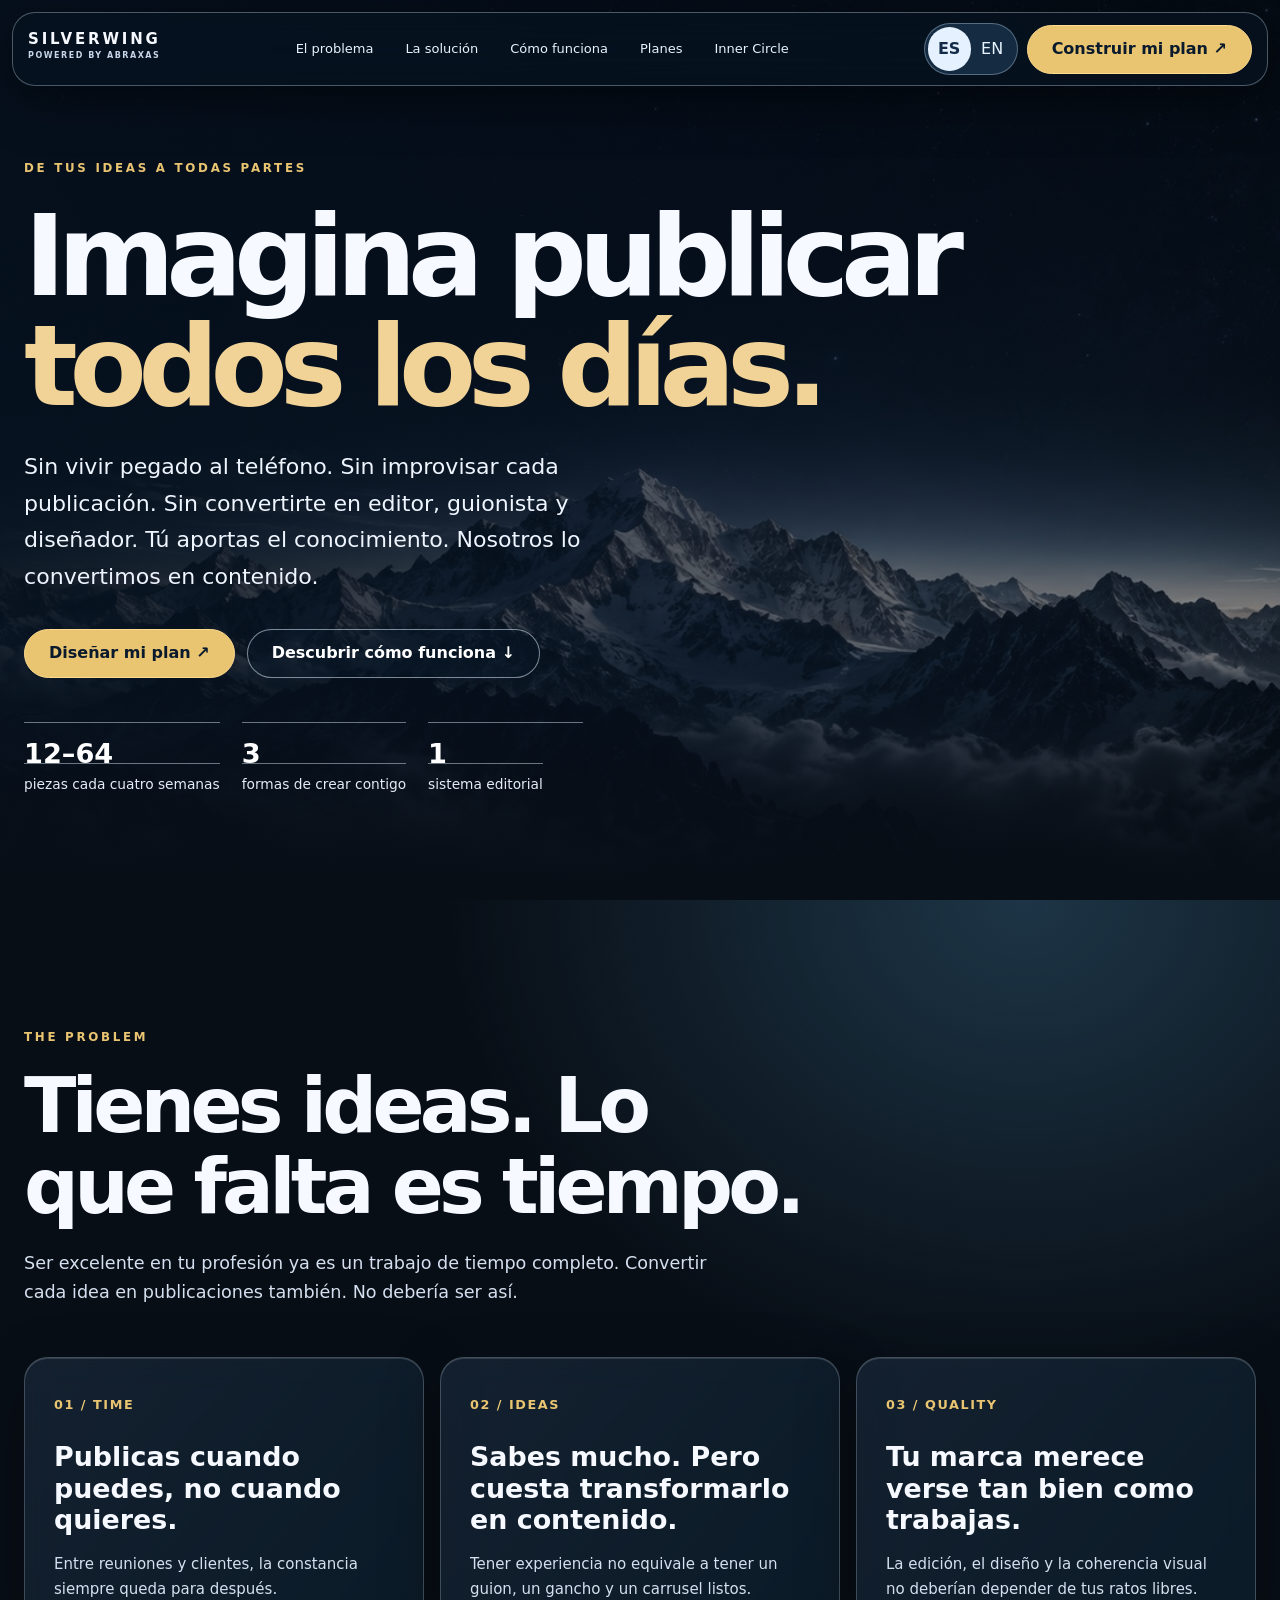
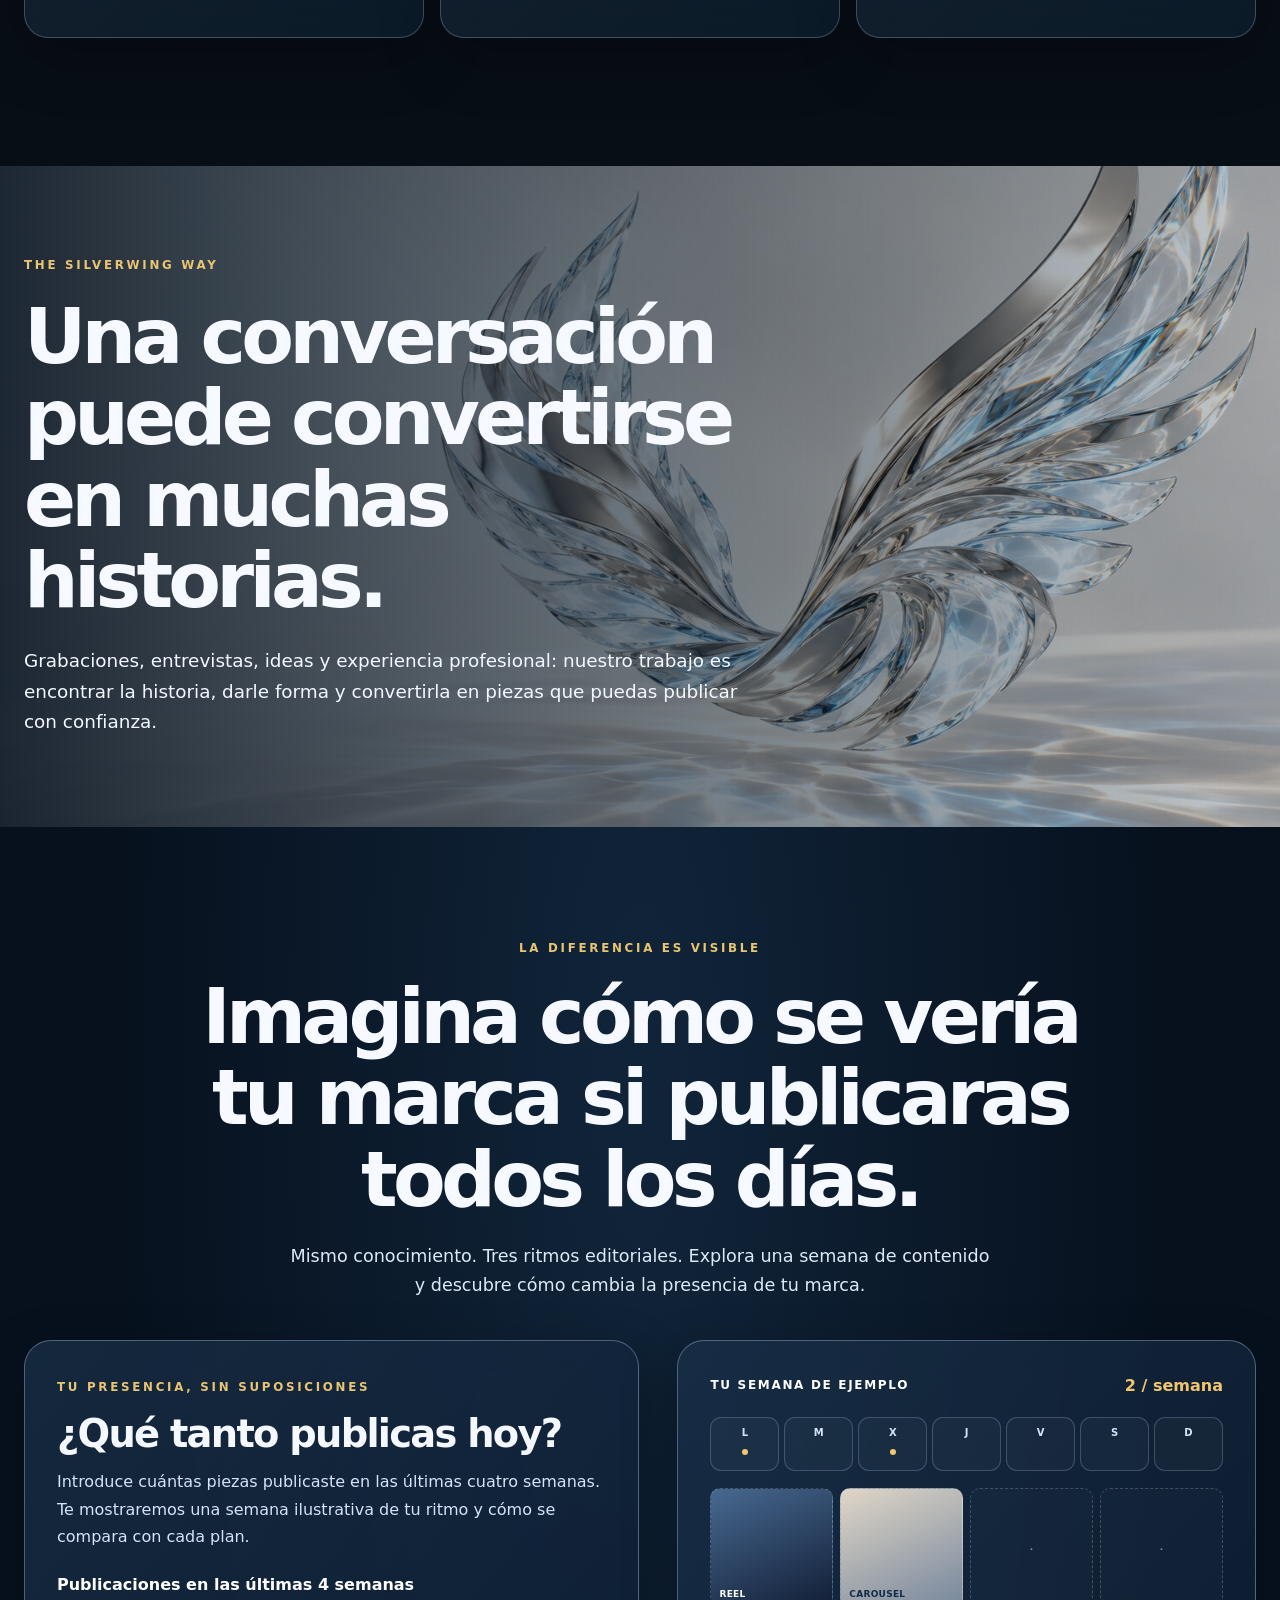
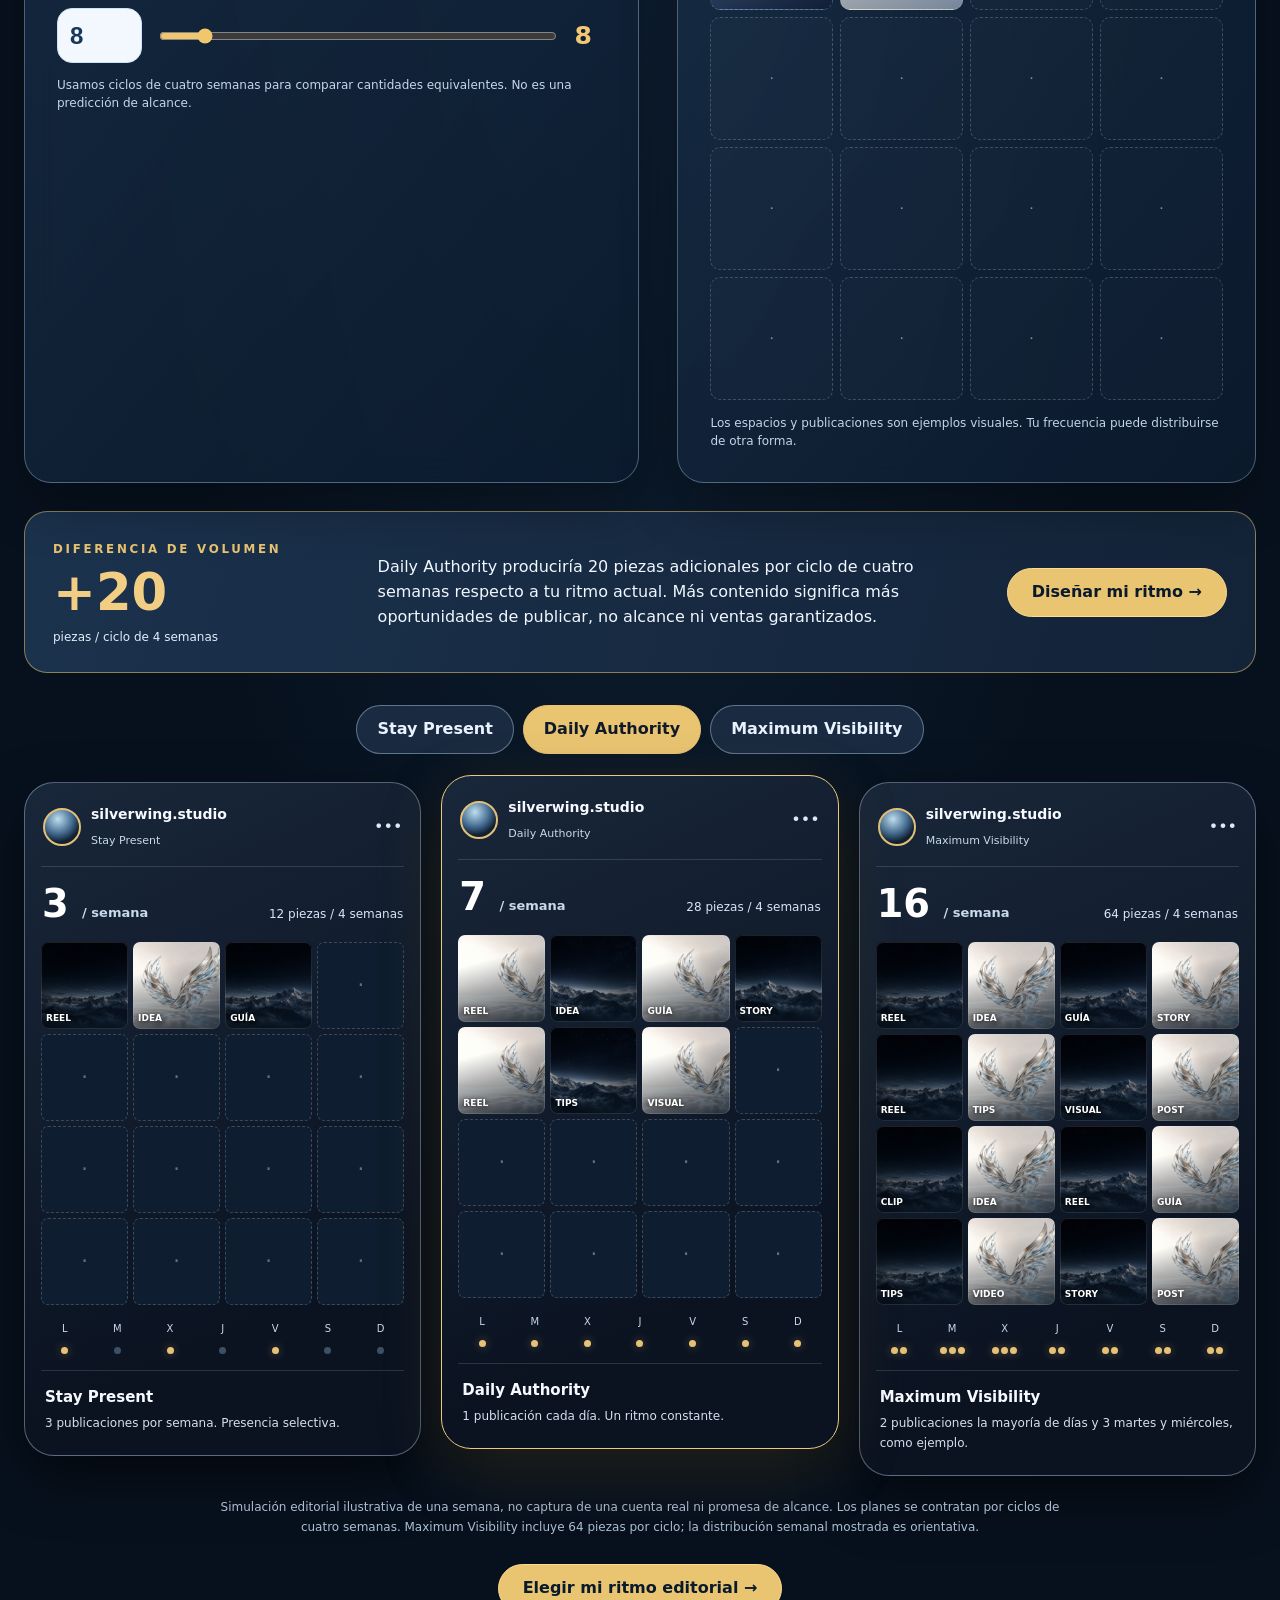
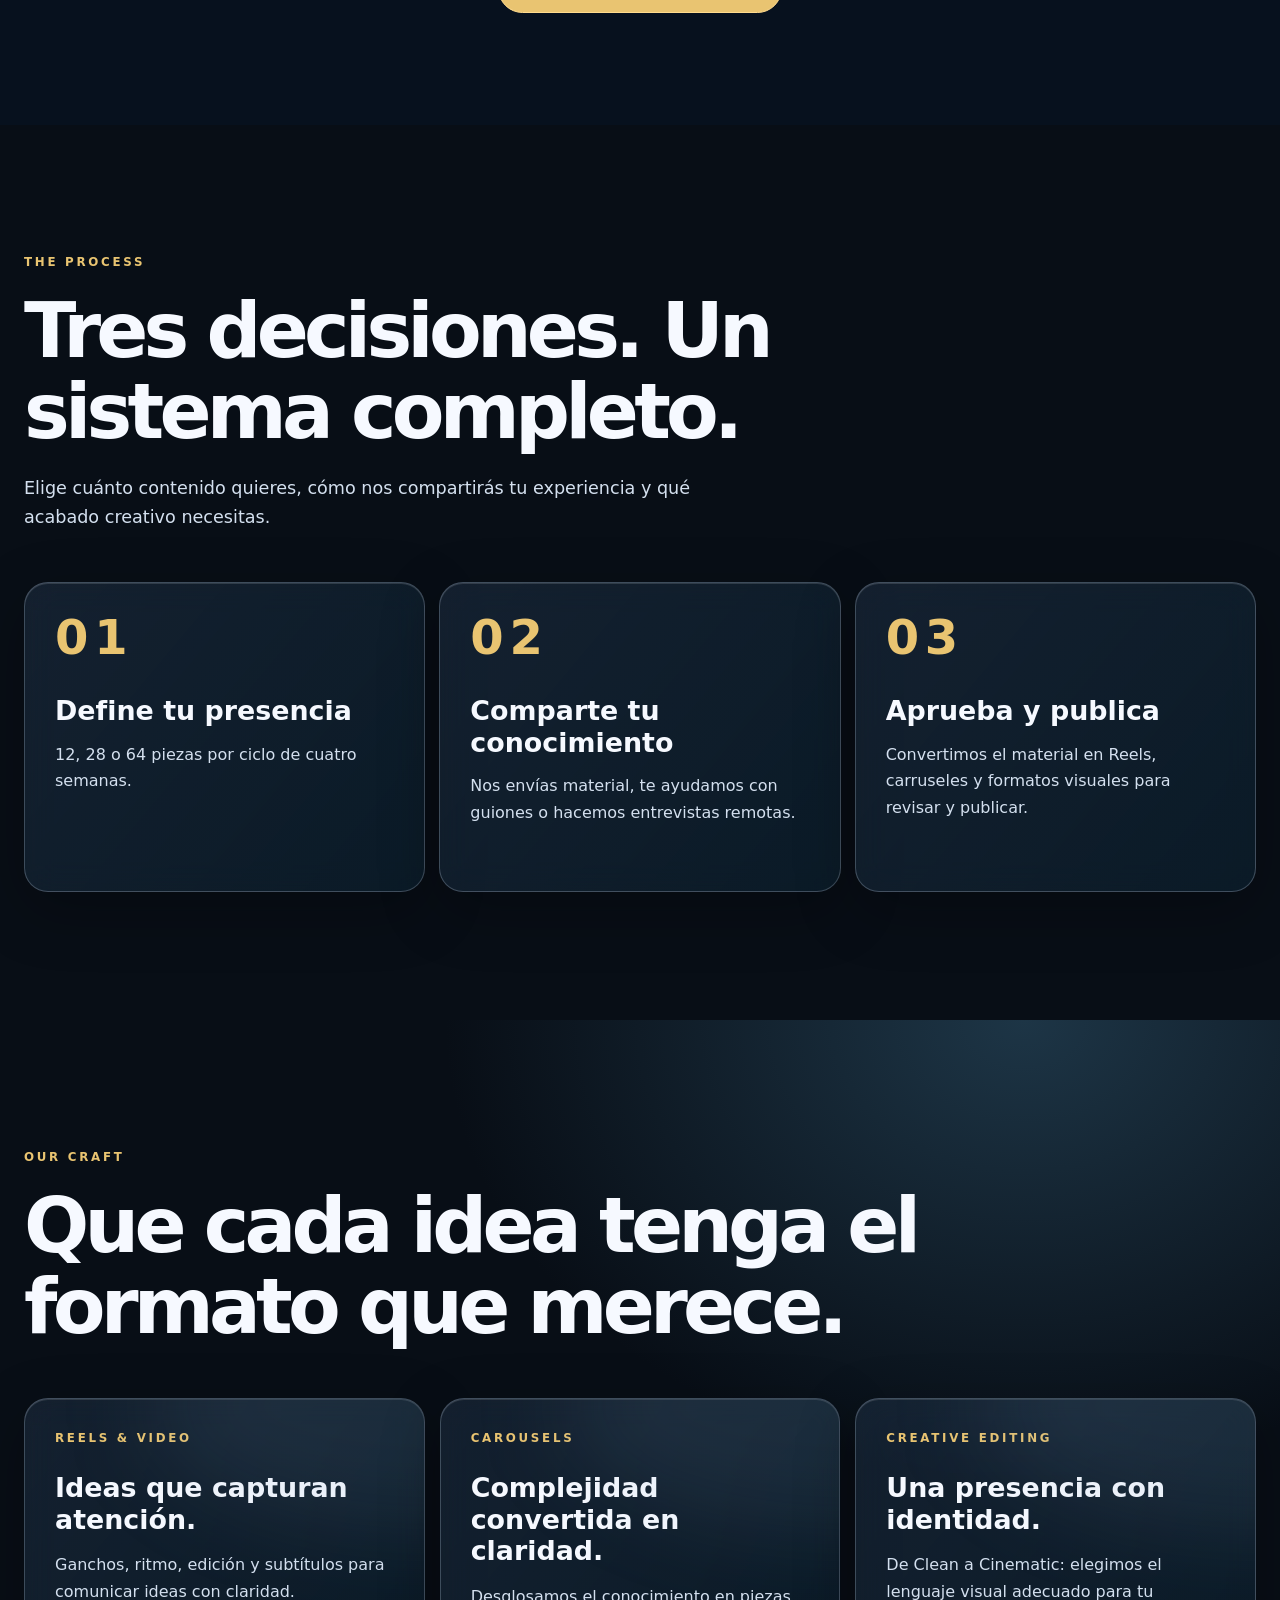
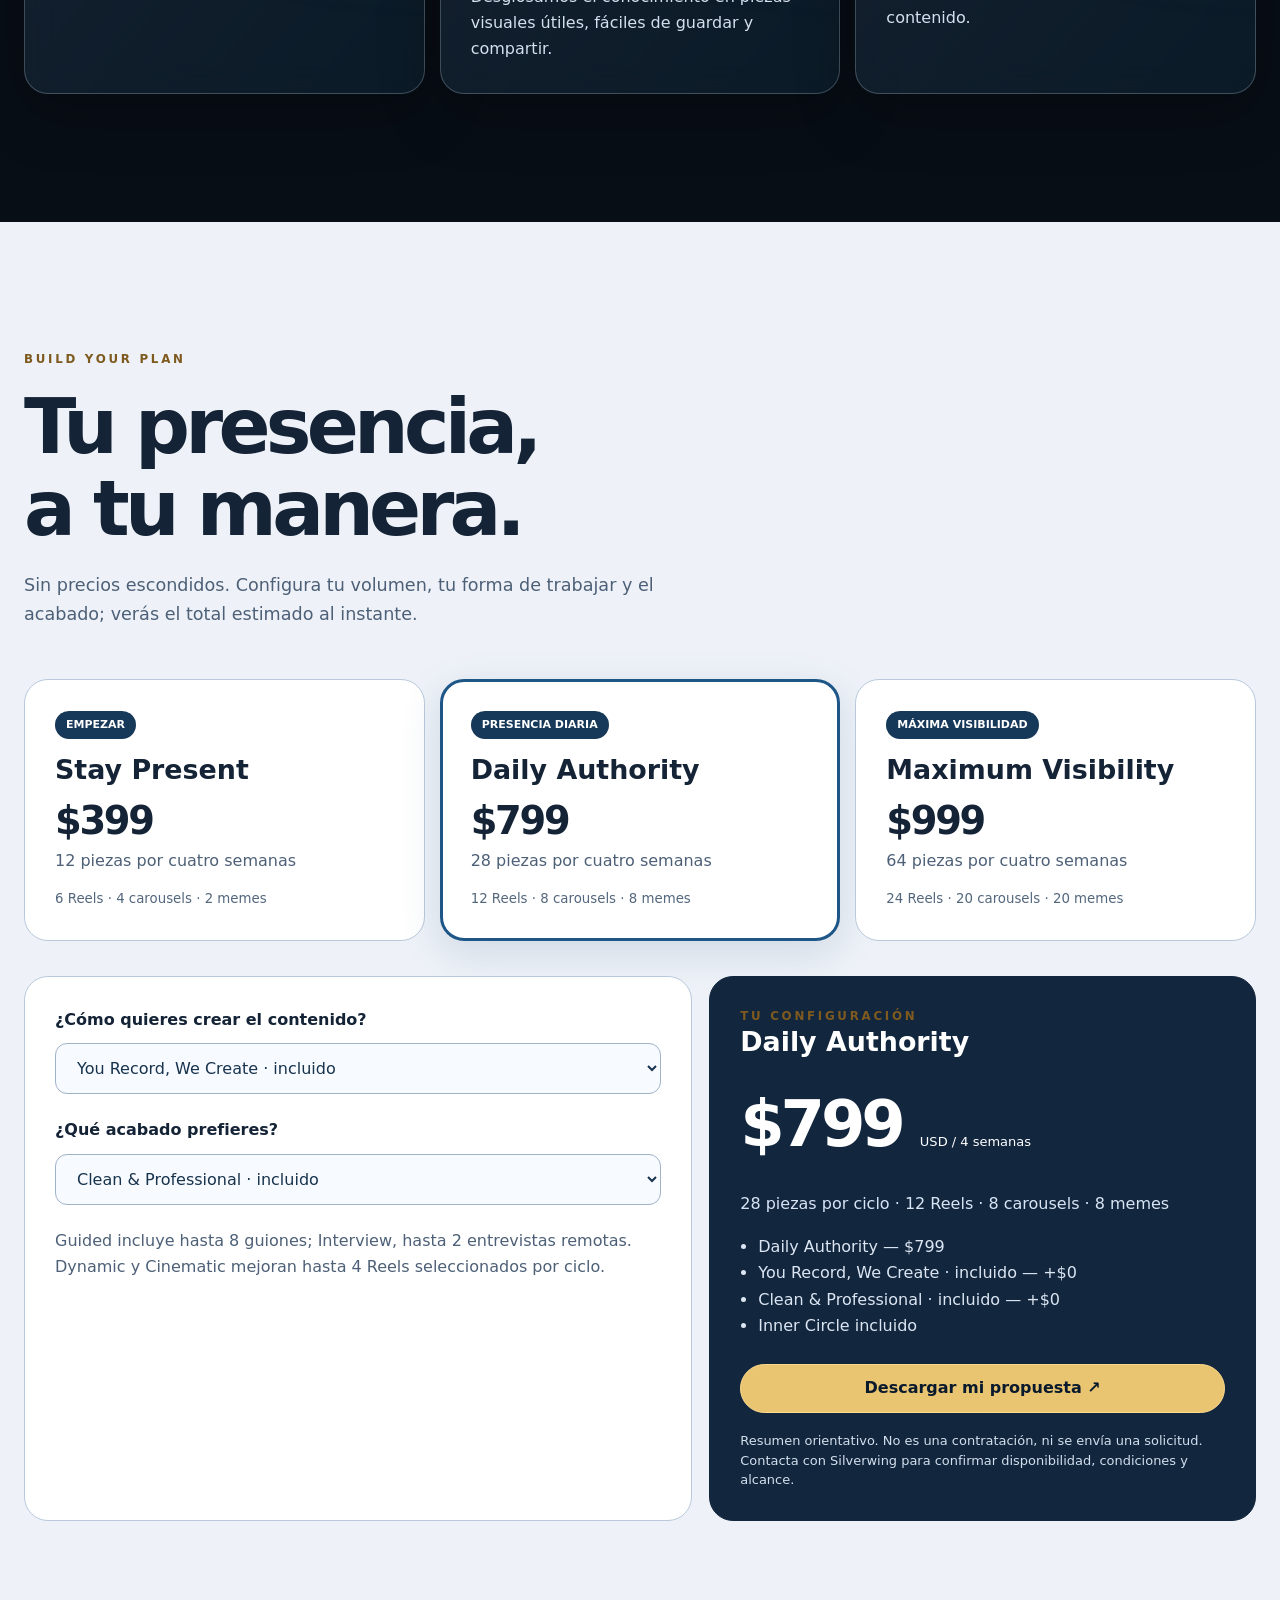
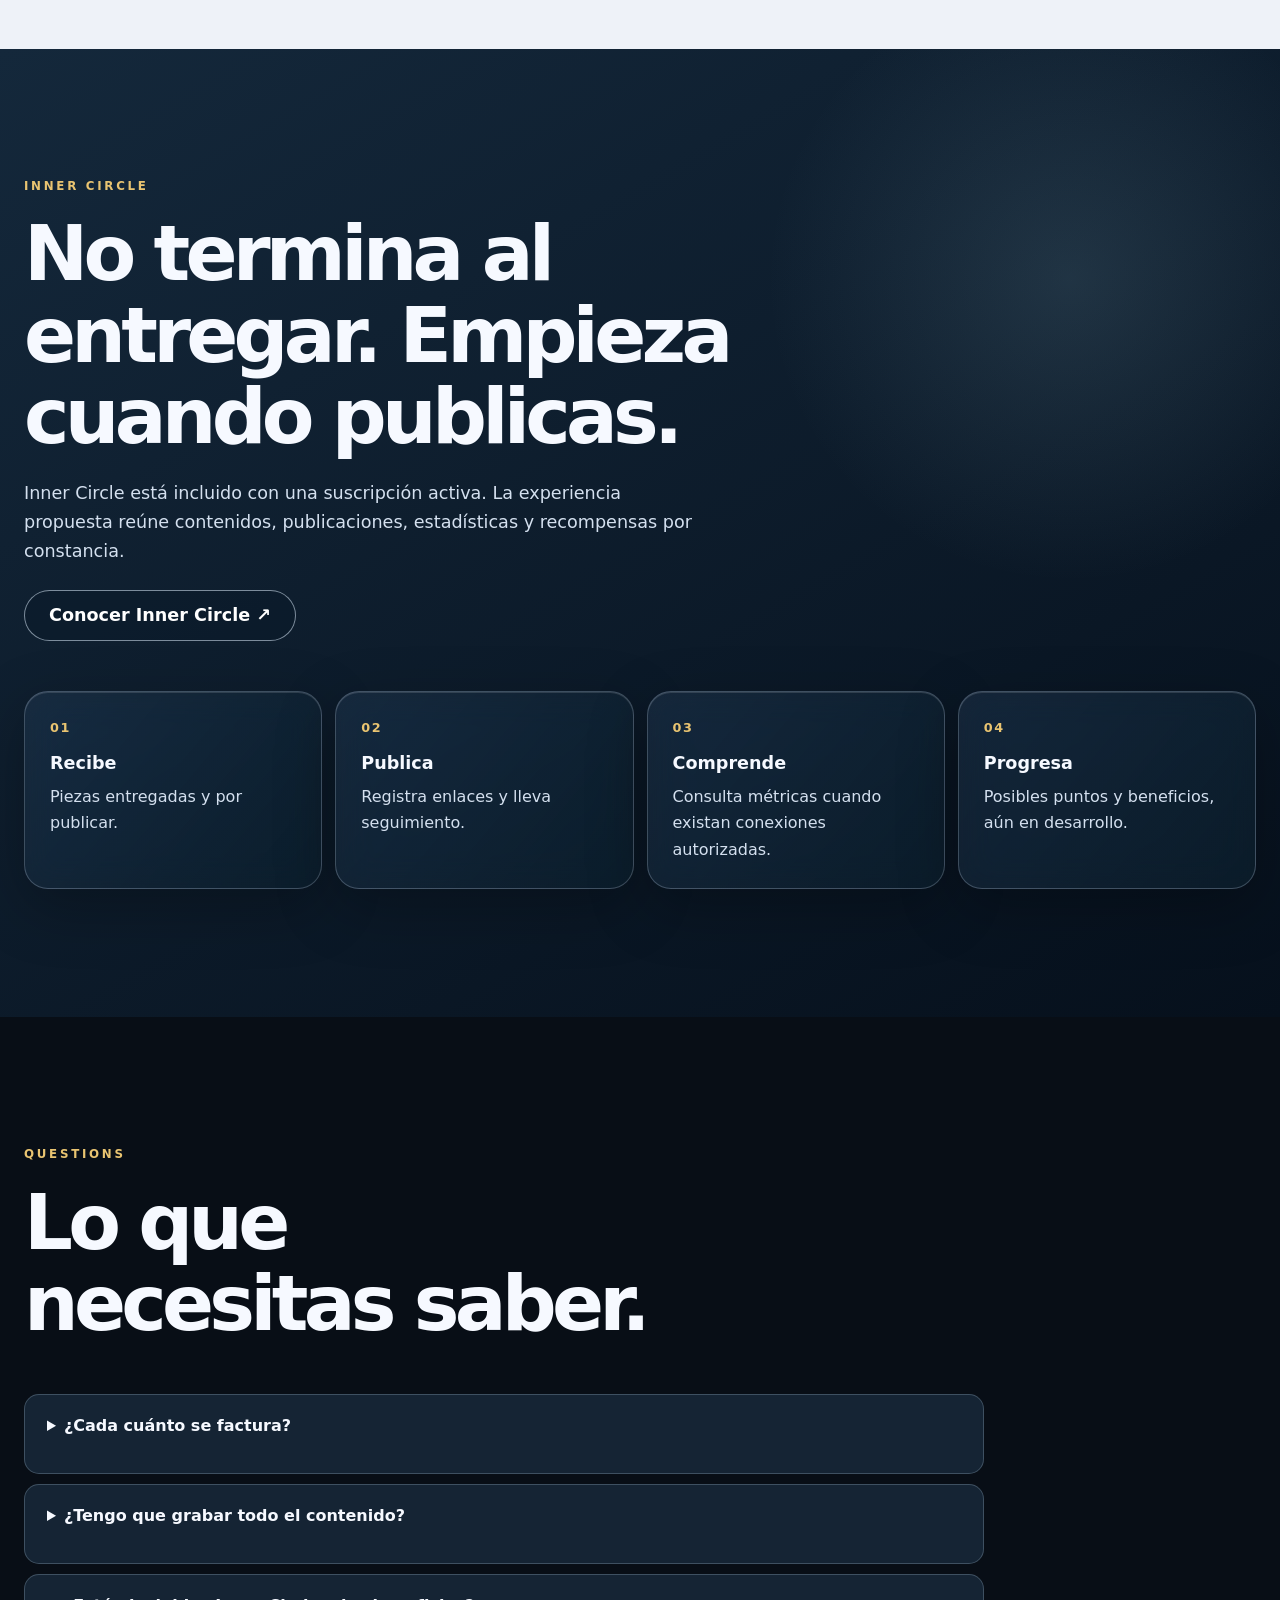
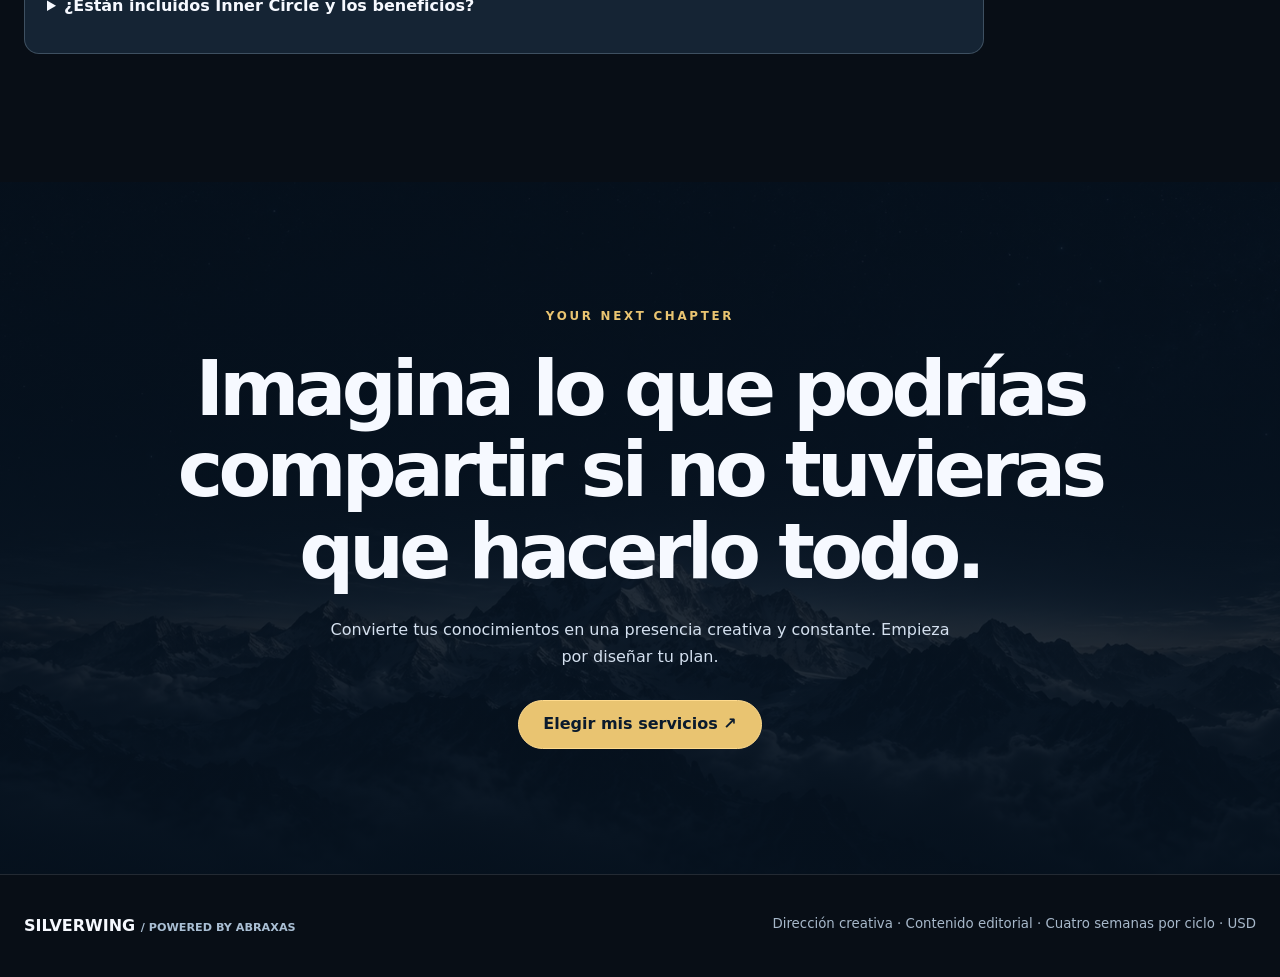
==== commit 2822fadf: "Improve publishing cadence comparison and commercial UX" ====
--- a/silverwinglanding/index.html
+++ b/silverwinglanding/index.html
@@ -1,13 +1,13 @@
 <!doctype html><html lang="es"><head><meta charset="utf-8"><meta name="viewport" content="width=device-width,initial-scale=1"><meta name="theme-color" content="#081420"><meta name="description" content="Silverwing transforma tus ideas en una presencia constante con Reels, carruseles y contenido editorial. Diseña tu plan en minutos."><title>Silverwing — Imagina publicar todos los días</title><style>
-:root{color-scheme:dark;--ink:#f6f9ff;--muted:#d4e0ef;--gold:#e9c471;--glass:rgba(15,31,48,.77);--line:rgba(215,232,255,.24)}*{box-sizing:border-box}html{scroll-behavior:smooth;scroll-padding-top:92px}body{margin:0;background:#080e16;color:var(--ink);font:16px/1.65 system-ui,-apple-system,Segoe UI,sans-serif;overflow-x:hidden}a{color:inherit;text-decoration:none}button,select{font:inherit;cursor:pointer}button,a,select{min-height:44px}button:focus-visible,a:focus-visible,select:focus-visible{outline:3px solid #f7c569;outline-offset:4px}img{max-width:100%;display:block}h1,h2,h3,p{margin:0}h1{font-size:clamp(3.35rem,8.8vw,9rem);line-height:.98;letter-spacing:-.075em;text-wrap:balance}h2{font-size:clamp(2.65rem,6vw,5.8rem);line-height:1.06;letter-spacing:-.062em;text-wrap:balance}h3{font-size:clamp(1.35rem,2.1vw,1.9rem);line-height:1.17}p{color:var(--muted)}.eyebrow{font-weight:800;font-size:.74rem;letter-spacing:.23em;text-transform:uppercase;color:var(--gold)}.wrap{width:min(1320px,calc(100% - 48px));margin-inline:auto}.header{position:fixed;z-index:30;top:12px;left:50%;width:min(1370px,calc(100% - 24px));transform:translateX(-50%);padding:10px 15px;display:flex;gap:20px;align-items:center;justify-content:space-between;border-radius:23px;background:rgba(7,18,30,.85);border:1px solid #d6eaff55;box-shadow:0 12px 50px #0008;backdrop-filter:blur(20px) saturate(160%)}.brand{font-size:15px;font-weight:900;letter-spacing:.19em;white-space:nowrap}.brand small{font-size:8px;letter-spacing:.19em;color:#c7d6e8;display:block;margin-top:-3px}.nav{display:flex;gap:4px;align-items:center}.nav a{padding:11px 14px;border-radius:24px;font-size:13px;color:#e8f3ff}.nav a:hover{background:#d9eaff1f}.tools{display:flex;gap:9px;align-items:center}.lang{border:1px solid #d9edff55;background:#142b42;border-radius:50px;padding:3px;display:flex}.lang button{color:#e8f4ff;min-width:43px;border:0;background:none;border-radius:30px;padding:7px 9px}.lang button[aria-pressed=true]{background:#e6f1ff;color:#132b47;font-weight:800}.btn{display:inline-flex;align-items:center;justify-content:center;gap:10px;padding:13px 24px;border-radius:100px;background:#e8edf5;color:#0a1a2d;font-weight:800;border:1px solid #fff;min-height:49px;transition:transform .2s,background .2s;line-height:1.3;text-align:center}.btn:hover{transform:translateY(-2px)}.btn.gold{background:var(--gold);border-color:#ffdb8e}.btn.outline{color:#fff;background:rgba(9,24,40,.38);border-color:#e2f0ff88}.menu{display:none}.hero{position:relative;min-height:100svh;display:flex;align-items:center;isolation:isolate;padding:145px 0 95px;background:#102234;overflow:hidden}.hero:before{content:"";position:absolute;inset:0;background:linear-gradient(90deg,#06111fe8 0%,#06111faf 54%,#07111a7d),url('assets/landscape.jpg') center/cover no-repeat;z-index:-2;transform:scale(1.03);animation:drift 20s ease-in-out infinite alternate}.hero:after{content:"";position:absolute;inset:0;background:linear-gradient(0deg,#080e16 0%,transparent 27%);z-index:-1}.hero .copy{max-width:1010px}.hero h1{margin:20px 0 28px}.hero h1 em{font-style:normal;color:#f1d398}.hero .intro{font-size:clamp(1.12rem,2vw,1.38rem);max-width:650px;color:#eef5ff}.hero .actions{margin:34px 0 44px;display:flex;flex-wrap:wrap;gap:12px}.hero-proof{display:flex;gap:22px;flex-wrap:wrap}.hero-proof span{border-top:1px solid #e5f2ff73;padding-top:12px;min-width:155px;color:#e4ecf8;font-size:.86rem}.hero-proof strong{display:block;color:#fff;font-size:1.7rem;line-height:1.4}.section{padding:clamp(90px,10vw,165px) 0}.section-heading{max-width:900px;margin-bottom:50px}.section-heading h2{margin:17px 0 22px}.section-heading p{max-width:690px;font-size:1.1rem}.darkfade{background:radial-gradient(ellipse at 80% 0%,#1d3546 0%,transparent 40%),#080e16}.pain-grid{display:grid;grid-template-columns:repeat(3,1fr);gap:16px}.glass{border:1px solid var(--line);background:linear-gradient(130deg,#2c405660,#0c1e2bca);border-radius:24px;backdrop-filter:blur(16px) saturate(140%);box-shadow:inset 0 1px #f9fcff21,0 18px 60px #0004}.pain{padding:36px 29px;min-height:270px}.number{font-weight:800;color:var(--gold);letter-spacing:.12em;font-size:.8rem}.pain h3{margin:26px 0 16px}.pain p{font-size:15px}.cinema{min-height:570px;position:relative;isolation:isolate;display:flex;align-items:center;padding:90px 0;background:#0b2030}.cinema:before{content:"";position:absolute;inset:0;background:linear-gradient(90deg,#071321e9,#0a1c2c91 55%,#0b22363c),url('assets/silverwing-hero.jpg') center/cover;z-index:-1}.cinema .wrap{max-width:1320px}.cinema .copy{max-width:740px}.cinema h2{margin:20px 0 25px}.cinema p{font-size:1.15rem;color:#f3f8ff}.steps{display:grid;grid-template-columns:repeat(3,1fr);gap:14px}.step{padding:30px;min-height:310px}.step .number{font-size:3rem;line-height:1}.step h3{margin:34px 0 15px}.products{display:grid;grid-template-columns:repeat(3,1fr);gap:15px}.product{padding:30px;min-height:290px;position:relative;overflow:hidden}.product:before{content:"";position:absolute;inset:-40% -80% auto 30%;height:250px;border-radius:50%;background:#7d9dbd1f;filter:blur(45px)}.product .eyebrow{margin-bottom:24px}.product h3{margin-bottom:17px}.pricing{background:#eef2f8;color:#142336}.pricing .section-heading p,.pricing .price-card p,.pricing .form-note{color:#4d6077}.pricing .eyebrow{color:#7e5a1f}.pricing .wrap>h2{color:#112236}.price-grid{display:grid;grid-template-columns:repeat(3,1fr);gap:15px;margin:35px 0}.price-card{padding:30px;border:1px solid #b9c9db;border-radius:24px;background:white;min-height:246px;cursor:pointer;transition:transform .2s,border-color .2s}.price-card.selected{border:3px solid #1f5688;padding:28px;box-shadow:0 12px 40px #315a8429}.price-card:hover{transform:translateY(-3px)}.price-card strong{display:block;font-size:clamp(2rem,3vw,3.4rem);letter-spacing:-.06em;line-height:1.4}.price-card h3{margin:15px 0 8px}.price-card small{display:block;color:#53677d;margin-top:14px}.plan-tag{background:#163859;color:#fff;padding:5px 11px;border-radius:20px;display:inline-block;font-size:11px;font-weight:800}.builder{display:grid;grid-template-columns:1.1fr .9fr;gap:17px}.fieldbox{background:#fff;border:1px solid #b9c9db;border-radius:24px;padding:30px}.fieldbox label{display:block;font-weight:800;margin-bottom:10px}.fieldbox select{width:100%;padding:14px 17px;border:1px solid #9eb2c8;border-radius:12px;background:#f7fafe;color:#17334d;margin-bottom:23px}.summary{background:#12263e;color:#fff;border-color:#12263e;position:sticky;top:100px;align-self:start}.summary p{color:#d8e5f5}.summary .total{font-size:clamp(2.65rem,5vw,4.5rem);letter-spacing:-.065em;font-weight:850;margin:14px 0}.summary .total small{font-size:13px;letter-spacing:0;font-weight:400}.summary ul{padding-left:18px;margin-bottom:25px;color:#dce6f3}.summary .btn{width:100%}.disclosure{font-size:.81rem;line-height:1.5;margin-top:18px;color:#d2dfed!important}.ic{position:relative;background:linear-gradient(150deg,#14283b,#06101c);overflow:hidden}.ic:before{content:"";position:absolute;right:-120px;top:-100px;width:660px;height:660px;border-radius:50%;background:radial-gradient(circle,#8fbbce26,transparent 65%);pointer-events:none}.ic .features{display:grid;grid-template-columns:repeat(4,1fr);gap:13px;margin-top:50px}.ic .features .glass{padding:25px;min-height:190px}.ic .features h3{font-size:1.1rem;margin:15px 0 10px}.faq{display:grid;gap:10px;max-width:960px}.faq details{border:1px solid #b2cadb44;background:#152434;border-radius:15px;padding:18px 22px}.faq summary{cursor:pointer;min-height:42px;font-weight:750}.faq p{padding:5px 0 10px}.closing{text-align:center;padding:125px 0;background:linear-gradient(#06121fd9,#06121fe8),url('assets/landscape.jpg') center/cover}.closing h2{max-width:980px;margin:0 auto 25px}.closing p{max-width:650px;margin:0 auto 30px}.footer{padding:38px 0;border-top:1px solid #dae9ff20}.footer .wrap{display:flex;justify-content:space-between;gap:20px;flex-wrap:wrap}.footer small{color:#a7b8ca}.reveal{opacity:0;transform:translateY(24px);transition:opacity .7s,transform .7s}.reveal.visible{opacity:1;transform:none}@keyframes drift{to{transform:scale(1.11) translateY(-12px)}}@media(max-width:990px){.nav{display:none;position:absolute;top:70px;left:10px;right:10px;flex-direction:column;align-items:stretch;padding:10px;background:#0b1a2b;border:1px solid #a9cee75b;border-radius:18px}.nav.open{display:flex}.nav a{padding:13px 18px}.menu{display:block;background:#193653;border:1px solid #b3cce85a;color:#fff;border-radius:13px;min-width:46px;padding:8px 12px}.pain-grid,.products,.steps{grid-template-columns:1fr 1fr}.ic .features{grid-template-columns:1fr 1fr}.builder{grid-template-columns:1fr}.summary{position:static}}@media(max-width:650px){.wrap{width:calc(100% - 32px)}.header{top:8px}.brand{font-size:12px}.tools .btn{display:none}.hero{min-height:800px;padding:145px 0 72px}.hero .hero-proof{gap:10px}.hero-proof span{min-width:130px}.pain-grid,.products,.steps,.price-grid,.ic .features{grid-template-columns:1fr}.section{padding:80px 0}.hero h1{font-size:clamp(3.25rem,14vw,5rem)}.pain,.step,.product{min-height:auto}.cinema{min-height:580px}.fieldbox{padding:23px}.closing{padding:100px 0}}@media(prefers-reduced-motion:reduce){html{scroll-behavior:auto}.hero:before{animation:none}.reveal{opacity:1;transform:none;transition:none}.btn,.price-card{transition:none}}@media(prefers-reduced-transparency:reduce){.glass,.header{backdrop-filter:none;background:#11263b}}
+:root{color-scheme:dark;--ink:#f6f9ff;--muted:#d4e0ef;--gold:#e9c471;--glass:rgba(15,31,48,.77);--line:rgba(215,232,255,.24)}*{box-sizing:border-box}html{scroll-behavior:smooth;scroll-padding-top:92px}body{margin:0;background:#080e16;color:var(--ink);font:16px/1.65 system-ui,-apple-system,Segoe UI,sans-serif;overflow-x:hidden}a{color:inherit;text-decoration:none}button,select{font:inherit;cursor:pointer}button,a,select{min-height:44px}button:focus-visible,a:focus-visible,select:focus-visible{outline:3px solid #f7c569;outline-offset:4px}img{max-width:100%;display:block}h1,h2,h3,p{margin:0}h1{font-size:clamp(3.35rem,8.8vw,9rem);line-height:.98;letter-spacing:-.075em;text-wrap:balance}h2{font-size:clamp(2.65rem,6vw,5.8rem);line-height:1.06;letter-spacing:-.062em;text-wrap:balance}h3{font-size:clamp(1.35rem,2.1vw,1.9rem);line-height:1.17}p{color:var(--muted)}.eyebrow{font-weight:800;font-size:.74rem;letter-spacing:.23em;text-transform:uppercase;color:var(--gold)}.wrap{width:min(1320px,calc(100% - 48px));margin-inline:auto}.header{position:fixed;z-index:30;top:12px;left:50%;width:min(1370px,calc(100% - 24px));transform:translateX(-50%);padding:10px 15px;display:flex;gap:20px;align-items:center;justify-content:space-between;border-radius:23px;background:rgba(7,18,30,.85);border:1px solid #d6eaff55;box-shadow:0 12px 50px #0008;backdrop-filter:blur(20px) saturate(160%)}.brand{font-size:15px;font-weight:900;letter-spacing:.19em;white-space:nowrap}.brand small{font-size:8px;letter-spacing:.19em;color:#c7d6e8;display:block;margin-top:-3px}.nav{display:flex;gap:4px;align-items:center}.nav a{padding:11px 14px;border-radius:24px;font-size:13px;color:#e8f3ff}.nav a:hover{background:#d9eaff1f}.tools{display:flex;gap:9px;align-items:center}.lang{border:1px solid #d9edff55;background:#142b42;border-radius:50px;padding:3px;display:flex}.lang button{color:#e8f4ff;min-width:43px;border:0;background:none;border-radius:30px;padding:7px 9px}.lang button[aria-pressed=true]{background:#e6f1ff;color:#132b47;font-weight:800}.btn{display:inline-flex;align-items:center;justify-content:center;gap:10px;padding:13px 24px;border-radius:100px;background:#e8edf5;color:#0a1a2d;font-weight:800;border:1px solid #fff;min-height:49px;transition:transform .2s,background .2s;line-height:1.3;text-align:center}.btn:hover{transform:translateY(-2px)}.btn.gold{background:var(--gold);border-color:#ffdb8e}.btn.outline{color:#fff;background:rgba(9,24,40,.38);border-color:#e2f0ff88}.menu{display:none}.hero{position:relative;min-height:100svh;display:flex;align-items:center;isolation:isolate;padding:145px 0 95px;background:#102234;overflow:hidden}.hero:before{content:"";position:absolute;inset:0;background:linear-gradient(90deg,#06111fe8 0%,#06111faf 54%,#07111a7d),url('[data-uri]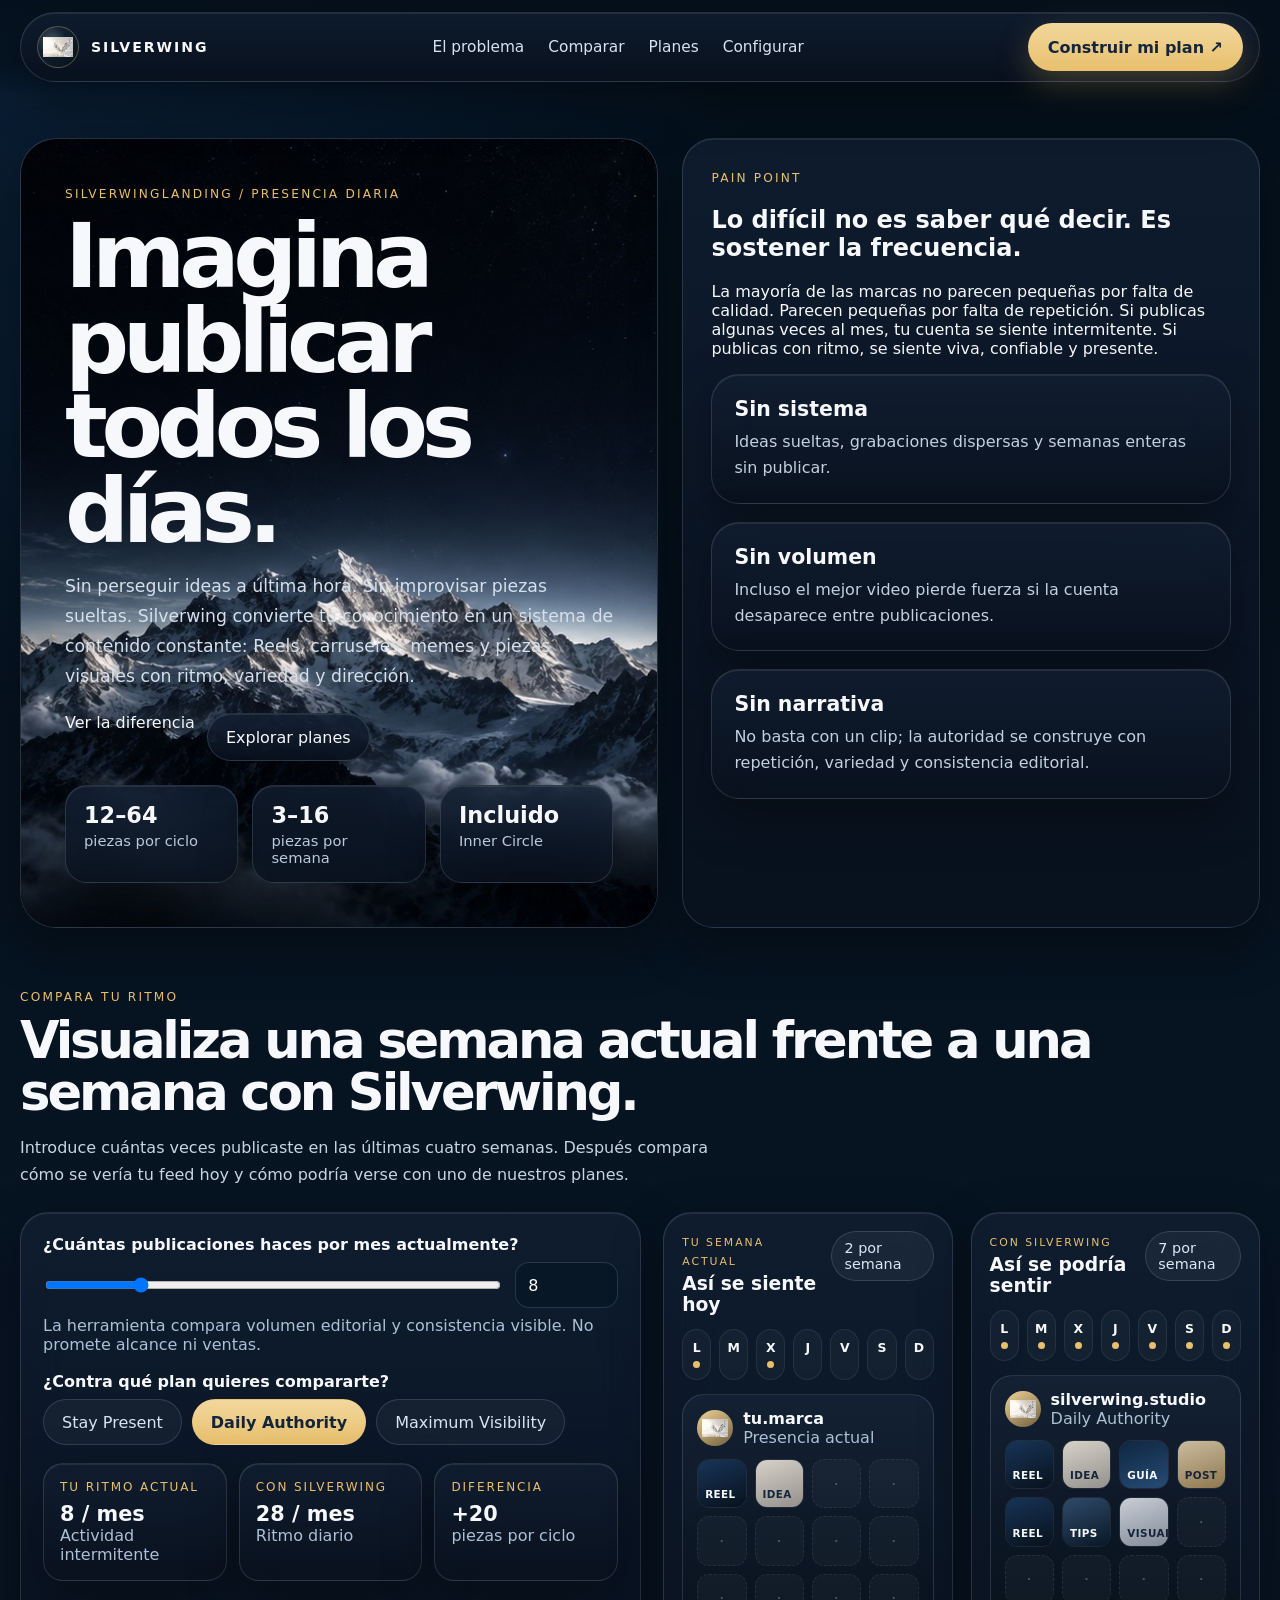
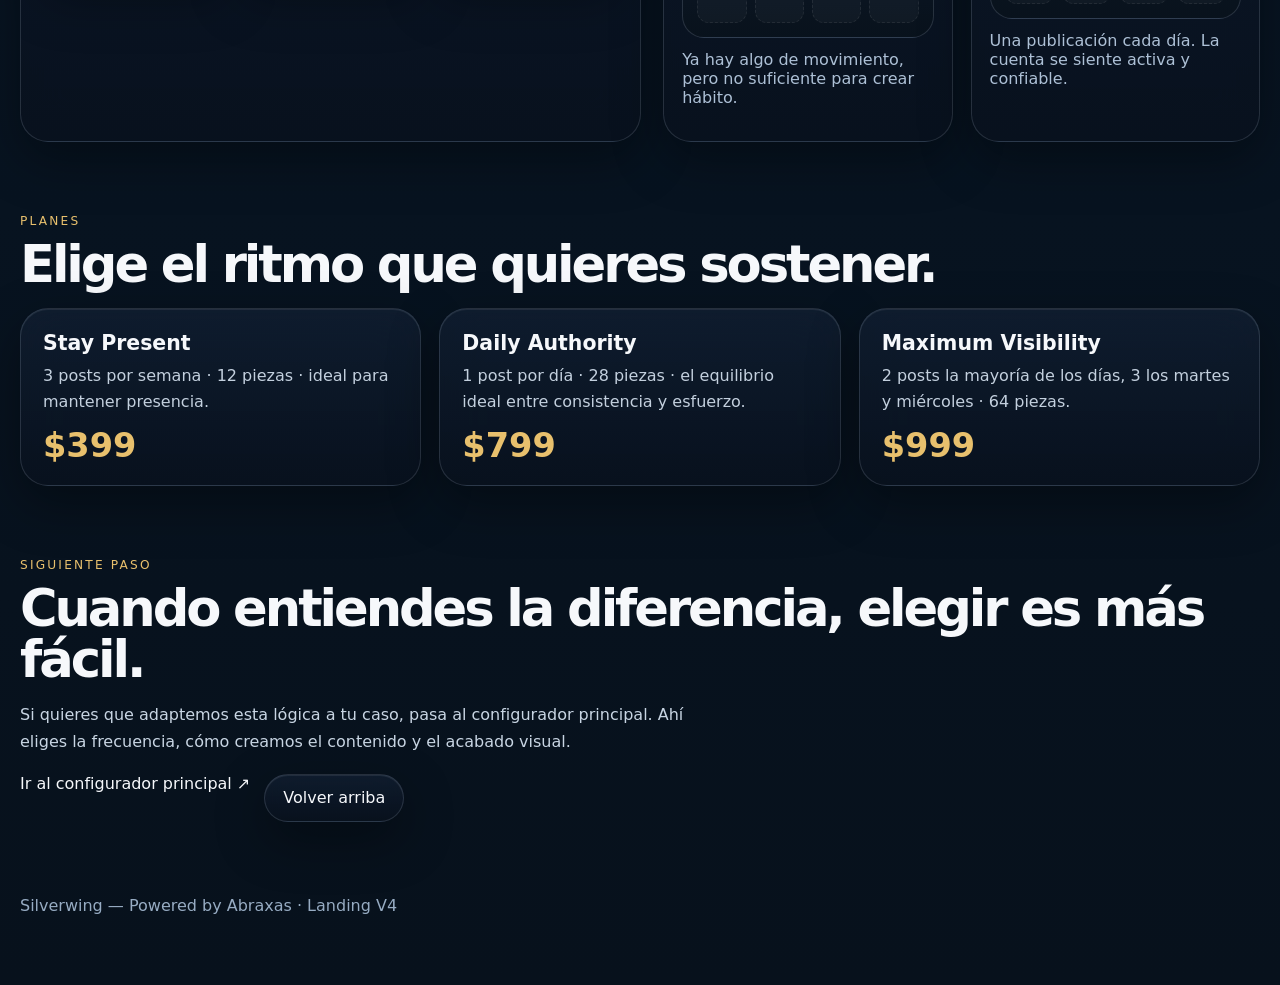
==== commit cc174b1b: "Publish Silverwing Client Experience V4 and Landing V4" ====
--- a/silverwinglanding/index.html
+++ b/silverwinglanding/index.html
@@ -1,40 +1,54 @@
-<!doctype html><html lang="es"><head><meta charset="utf-8"><meta name="viewport" content="width=device-width,initial-scale=1"><meta name="theme-color" content="#081420"><meta name="description" content="Silverwing transforma tus ideas en una presencia constante con Reels, carruseles y contenido editorial. Diseña tu plan en minutos."><title>Silverwing — Imagina publicar todos los días</title><style>
-:root{color-scheme:dark;--ink:#f6f9ff;--muted:#d4e0ef;--gold:#e9c471;--glass:rgba(15,31,48,.77);--line:rgba(215,232,255,.24)}*{box-sizing:border-box}html{scroll-behavior:smooth;scroll-padding-top:92px}body{margin:0;background:#080e16;color:var(--ink);font:16px/1.65 system-ui,-apple-system,Segoe UI,sans-serif;overflow-x:hidden}a{color:inherit;text-decoration:none}button,select{font:inherit;cursor:pointer}button,a,select{min-height:44px}button:focus-visible,a:focus-visible,select:focus-visible{outline:3px solid #f7c569;outline-offset:4px}img{max-width:100%;display:block}h1,h2,h3,p{margin:0}h1{font-size:clamp(3.35rem,8.8vw,9rem);line-height:.98;letter-spacing:-.075em;text-wrap:balance}h2{font-size:clamp(2.65rem,6vw,5.8rem);line-height:1.06;letter-spacing:-.062em;text-wrap:balance}h3{font-size:clamp(1.35rem,2.1vw,1.9rem);line-height:1.17}p{color:var(--muted)}.eyebrow{font-weight:800;font-size:.74rem;letter-spacing:.23em;text-transform:uppercase;color:var(--gold)}.wrap{width:min(1320px,calc(100% - 48px));margin-inline:auto}.header{position:fixed;z-index:30;top:12px;left:50%;width:min(1370px,calc(100% - 24px));transform:translateX(-50%);padding:10px 15px;display:flex;gap:20px;align-items:center;justify-content:space-between;border-radius:23px;background:rgba(7,18,30,.85);border:1px solid #d6eaff55;box-shadow:0 12px 50px #0008;backdrop-filter:blur(20px) saturate(160%)}.brand{font-size:15px;font-weight:900;letter-spacing:.19em;white-space:nowrap}.brand small{font-size:8px;letter-spacing:.19em;color:#c7d6e8;display:block;margin-top:-3px}.nav{display:flex;gap:4px;align-items:center}.nav a{padding:11px 14px;border-radius:24px;font-size:13px;color:#e8f3ff}.nav a:hover{background:#d9eaff1f}.tools{display:flex;gap:9px;align-items:center}.lang{border:1px solid #d9edff55;background:#142b42;border-radius:50px;padding:3px;display:flex}.lang button{color:#e8f4ff;min-width:43px;border:0;background:none;border-radius:30px;padding:7px 9px}.lang button[aria-pressed=true]{background:#e6f1ff;color:#132b47;font-weight:800}.btn{display:inline-flex;align-items:center;justify-content:center;gap:10px;padding:13px 24px;border-radius:100px;background:#e8edf5;color:#0a1a2d;font-weight:800;border:1px solid #fff;min-height:49px;transition:transform .2s,background .2s;line-height:1.3;text-align:center}.btn:hover{transform:translateY(-2px)}.btn.gold{background:var(--gold);border-color:#ffdb8e}.btn.outline{color:#fff;background:rgba(9,24,40,.38);border-color:#e2f0ff88}.menu{display:none}.hero{position:relative;min-height:100svh;display:flex;align-items:center;isolation:isolate;padding:145px 0 95px;background:#102234;overflow:hidden}.hero:before{content:"";position:absolute;inset:0;background:linear-gradient(90deg,#06111fe8 0%,#06111faf 54%,#07111a7d),url('[data-uri]